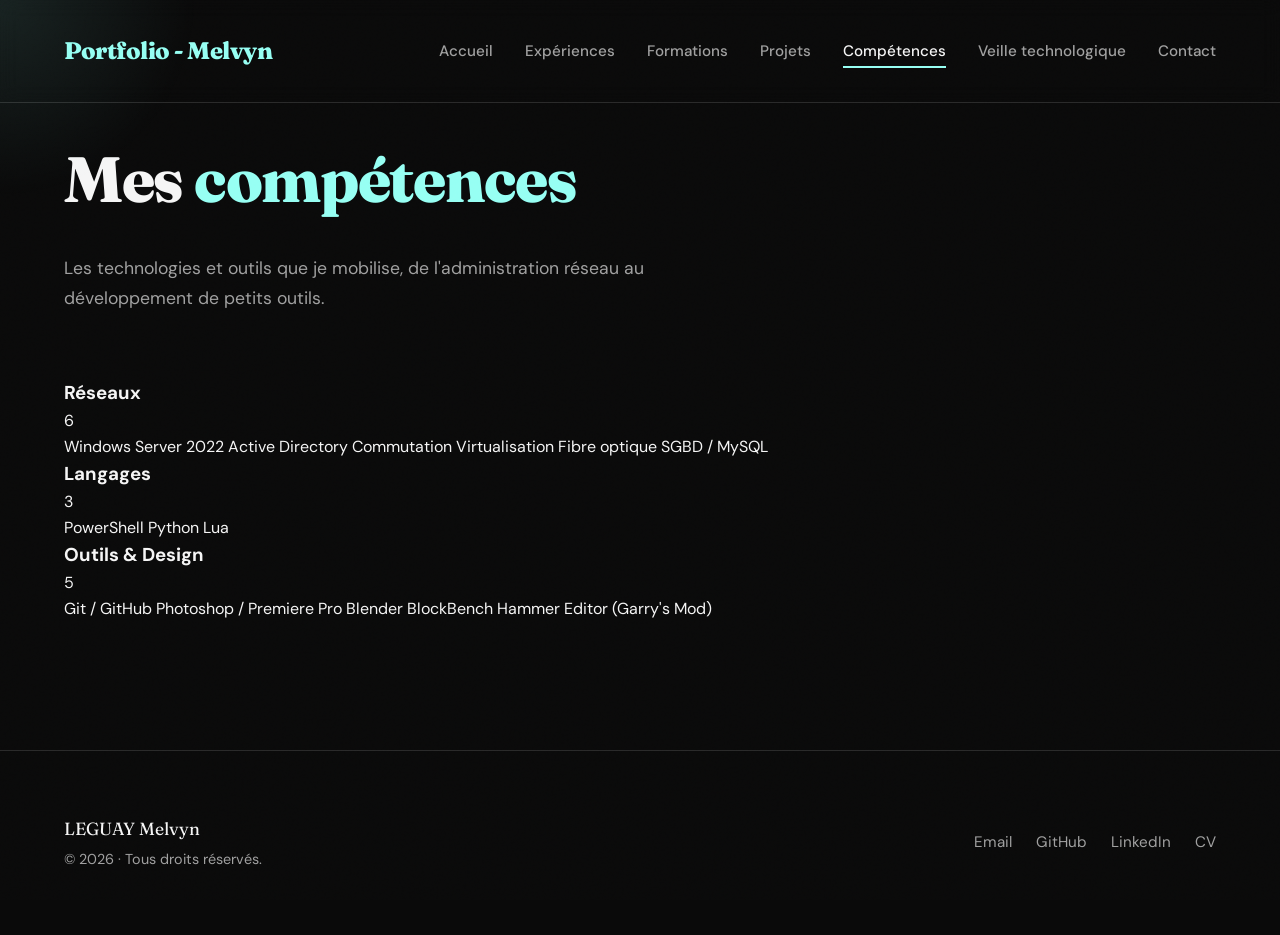
==== competences.html @ fe203d74 "Update competences.html" ====
<!DOCTYPE html>
<html lang="fr">
<head>
    <meta charset="UTF-8">
    <meta name="viewport" content="width=device-width, initial-scale=1.0">
    <title>Compétences - LEGUAY Melvyn</title>
    <meta name="description" content="Portfolio de LEGUAY Melvyn, technicien supérieur en informatique (BTS SIO SISR) - Compétences.">
    <link rel="icon" type="image/svg+xml" href="favicon.svg">
    <link href="https://fonts.googleapis.com/css2?family=Fraunces:opsz,wght@9..144,300;9..144,600;9..144,800&family=DM+Sans:wght@400;500;700&display=swap" rel="stylesheet">
    <link rel="stylesheet" href="style.css">
</head>
<body>
    <div class="cursor-glow"></div>

    <header>
        <div class="logo">Portfolio - Melvyn</div>

        <!-- Menu Burger -->
        <div class="menu-toggle" id="menuToggle">
            <span></span>
            <span></span>
            <span></span>
        </div>

        <nav id="nav">
            <a href="index.html">Accueil</a>
            <a href="experiences.html">Expériences</a>
            <a href="formations.html">Formations</a>
            <a href="projets.html">Projets</a>
            <a href="competences.html" class="active">Compétences</a>
            <a href="veille.html">Veille technologique</a>
            <a href="contact.html">Contact</a>
        </nav>
    </header>

<section id="competences">
    <div class="container">
        <h2 class="section-title">Mes <span class="accent-text">compétences</span></h2>
        <p class="section-intro">Les technologies et outils que je mobilise, de l'administration réseau au développement de petits outils.</p>
        <div class="skills-groups">
            <div class="skill-group">
                <div class="skill-group-header">
                    <h3>Réseaux</h3>
                    <span class="skill-group-count">6</span>
                </div>
                <div class="skill-pills">
                    <span class="skill-pill">Windows Server 2022</span>
                    <span class="skill-pill">Active Directory</span>
                    <span class="skill-pill">Commutation</span>
                    <span class="skill-pill">Virtualisation</span>
                    <span class="skill-pill">Fibre optique</span>
                    <span class="skill-pill">SGBD / MySQL</span>
                </div>
            </div>

            <div class="skill-group">
                <div class="skill-group-header">
                    <h3>Langages</h3>
                    <span class="skill-group-count">3</span>
                </div>
                <div class="skill-pills">
                    <span class="skill-pill">PowerShell</span>
                    <span class="skill-pill">Python</span>
                    <span class="skill-pill">Lua</span>
                </div>
            </div>

            <div class="skill-group">
                <div class="skill-group-header">
                    <h3>Outils & Design</h3>
                    <span class="skill-group-count">5</span>
                </div>
                <div class="skill-pills">
                    <span class="skill-pill">Git / GitHub</span>
                    <span class="skill-pill">Photoshop / Premiere Pro</span>
                    <span class="skill-pill">Blender</span>
                    <span class="skill-pill">BlockBench</span>
                    <span class="skill-pill">Hammer Editor (Garry's Mod)</span>
                </div>
            </div>
        </div>
        </div>
</section>

    <footer>
        <div class="footer-inner">
            <div>
                <div class="footer-brand">LEGUAY Melvyn</div>
                <p class="footer-copy">&copy; 2026 · Tous droits réservés.</p>
            </div>
            <div class="footer-links">
                <a href="mailto:votre@email.com">Email</a>
                <a href="https://github.com/TartiFloux" target="_blank">GitHub</a>
                <a href="https://linkedin.com/in/leguaymelvyn" target="_blank">LinkedIn</a>
                <a href="https://sites.google.com/view/leguaymelvyncv/cv" target="_blank">CV</a>
            </div>
        </div>
    </footer>

    <script src="script.js"></script>
</body>
</html>
---- style.css ----
:root {
            --bg-primary: #0a0a0a;
            --bg-secondary: #1a1a1a;
            --accent: #96fff3;
            --accent-dim: #ffffff;
            --text-primary: #f5f5f5;
            --text-secondary: #a0a0a0;
            --border: #2a2a2a;
        }

        * {
            margin: 0;
            padding: 0;
            box-sizing: border-box;
        }

        body {
            font-family: 'DM Sans', sans-serif;
            background: var(--bg-primary);
            color: var(--text-primary);
            overflow-x: hidden;
            line-height: 1.6;
        }

        /* Grain texture overlay */
        body::before {
            content: '';
            position: fixed;
            top: 0;
            left: 0;
            width: 100%;
            height: 100%;
            opacity: 0.03;
            pointer-events: none;
            background-image: url("data:image/svg+xml,%3Csvg viewBox='0 0 400 400' xmlns='http://www.w3.org/2000/svg'%3E%3Cfilter id='noiseFilter'%3E%3CfeTurbulence type='fractalNoise' baseFrequency='0.9' numOctaves='4' /%3E%3C/filter%3E%3Crect width='100%25' height='100%25' filter='url(%23noiseFilter)' /%3E%3C/svg%3E");
            z-index: 1000;
            mix-blend-mode: overlay;
        }

        .cursor-glow {
            position: fixed;
            width: 400px;
            height: 400px;
            background: radial-gradient(circle, rgba(150, 255, 243, 0.1) 0%, transparent 70%);
            pointer-events: none;
            z-index: 999;
            transition: transform 0.2s ease-out;
            transform: translate(-50%, -50%);
        }

        header {
            position: fixed;
            top: 0;
            width: 100%;
            padding: 2rem 4rem;
            display: flex;
            justify-content: space-between;
            align-items: center;
            z-index: 100;
            backdrop-filter: blur(10px);
            border-bottom: 1px solid var(--border);
            animation: slideDown 0.8s ease-out;
        }

        @keyframes slideDown {
            from {
                transform: translateY(-100%);
                opacity: 0;
            }
            to {
                transform: translateY(0);
                opacity: 1;
            }
        }

        .logo {
            font-family: 'Fraunces', serif;
            font-size: 1.5rem;
            font-weight: 800;
            color: var(--accent);
            letter-spacing: -0.02em;
        }

        /* MENU BURGER RESPONSIVE */
        .menu-toggle {
            display: none;
            flex-direction: column;
            gap: 5px;
            cursor: pointer;
            z-index: 101;
        }

        .menu-toggle span {
            display: block;
            width: 25px;
            height: 3px;
            background: var(--accent);
            transition: all 0.3s ease;
            border-radius: 3px;
        }

        .menu-toggle.active span:nth-child(1) {
            transform: rotate(45deg) translate(8px, 8px);
        }

        .menu-toggle.active span:nth-child(2) {
            opacity: 0;
        }

        .menu-toggle.active span:nth-child(3) {
            transform: rotate(-45deg) translate(7px, -7px);
        }

        nav {
            display: flex;
            gap: 2rem;
        }

        nav a {
            color: var(--text-secondary);
            text-decoration: none;
            font-size: 0.95rem;
            font-weight: 500;
            transition: color 0.3s ease;
            position: relative;
            white-space: nowrap;
        }

        nav a::after {
            content: '';
            position: absolute;
            bottom: -5px;
            left: 0;
            width: 0;
            height: 2px;
            background: var(--accent);
            transition: width 0.3s ease;
        }

        nav a:hover {
            color: var(--text-primary);
        }

        nav a:hover::after {
            width: 100%;
        }

        .hero {
            min-height: 100vh;
            display: flex;
            align-items: center;
            padding: 0 4rem;
            position: relative;
            overflow: hidden;
        }

        .hero-content {
            max-width: 900px;
            z-index: 2;
        }

        .hero h1 {
            font-family: 'Fraunces', serif;
            font-size: clamp(3rem, 8vw, 7rem);
            font-weight: 800;
            line-height: 0.95;
            margin-bottom: 1.5rem;
            letter-spacing: -0.03em;
            animation: fadeInUp 1s ease-out 0.2s both;
        }

        @keyframes fadeInUp {
            from {
                opacity: 0;
                transform: translateY(50px);
            }
            to {
                opacity: 1;
                transform: translateY(0);
            }
        }

        .accent-text {
            color: var(--accent);
        }

        .hero p {
            font-size: 1.25rem;
            color: var(--text-secondary);
            max-width: 600px;
            margin-bottom: 3rem;
            animation: fadeInUp 1s ease-out 0.4s both;
        }

        .cta-button {
            display: inline-block;
            padding: 1rem 2.5rem;
            background: var(--accent);
            color: var(--bg-primary);
            text-decoration: none;
            font-weight: 700;
            border-radius: 50px;
            transition: all 0.3s ease;
            animation: fadeInUp 1s ease-out 0.6s both;
            position: relative;
            overflow: hidden;
        }

        .cta-button::before {
            content: '';
            position: absolute;
            top: 50%;
            left: 50%;
            width: 0;
            height: 0;
            background: var(--accent-dim);
            border-radius: 50%;
            transform: translate(-50%, -50%);
            transition: width 0.5s ease, height 0.5s ease;
        }

        .cta-button:hover::before {
            width: 300px;
            height: 300px;
        }

        .cta-button span {
            position: relative;
            z-index: 1;
        }

        .hero-decoration {
            position: absolute;
            right: -10%;
            top: 50%;
            transform: translateY(-50%);
            width: 600px;
            height: 600px;
            border: 2px solid var(--border);
            border-radius: 50%;
            animation: rotate 30s linear infinite;
        }

        .hero-decoration::before,
        .hero-decoration::after {
            content: '';
            position: absolute;
            border: 2px solid var(--border);
            border-radius: 50%;
        }

        .hero-decoration::before {
            top: 50px;
            left: 50px;
            right: 50px;
            bottom: 50px;
            animation: rotate 20s linear infinite reverse;
        }

        .hero-decoration::after {
            top: 100px;
            left: 100px;
            right: 100px;
            bottom: 100px;
            border-color: var(--accent);
            animation: rotate 15s linear infinite;
        }

        @keyframes rotate {
            from {
                transform: rotate(0deg);
            }
            to {
                transform: rotate(360deg);
            }
        }

        section {
            padding: 8rem 4rem;
            position: relative;
        }

        .section-title {
            font-family: 'Fraunces', serif;
            font-size: clamp(2.5rem, 5vw, 4rem);
            font-weight: 800;
            margin-bottom: 4rem;
            letter-spacing: -0.02em;
        }

        /* SECTION EXPÉRIENCES PROFESSIONNELLES */
        .experiences-grid {
            display: grid;
            grid-template-columns: repeat(auto-fit, minmax(400px, 1fr));
            gap: 3rem;
        }

        .experience-card {
            background: var(--bg-secondary);
            border: 1px solid var(--border);
            border-radius: 20px;
            padding: 2.5rem;
            transition: all 0.4s ease;
            position: relative;
            overflow: hidden;
        }

        .experience-card::before {
            content: '';
            position: absolute;
            top: 0;
            left: 0;
            width: 5px;
            height: 100%;
            background: var(--accent);
            transform: scaleY(0);
            transition: transform 0.4s ease;
        }

        .experience-card:hover::before {
            transform: scaleY(1);
        }

        .experience-card:hover {
            border-color: var(--accent);
            transform: translateX(10px);
            box-shadow: 0 20px 60px rgba(150, 255, 243, 0.15);
        }

        .experience-header {
            display: flex;
            justify-content: space-between;
            align-items: start;
            margin-bottom: 1.5rem;
            gap: 1rem;
        }

        .experience-date {
            background: var(--accent);
            color: var(--bg-primary);
            padding: 0.4rem 1rem;
            border-radius: 20px;
            font-size: 0.85rem;
            font-weight: 700;
            white-space: nowrap;
        }

        .experience-card h3 {
            font-family: 'Fraunces', serif;
            font-size: 1.6rem;
            margin-bottom: 0.5rem;
            color: var(--accent);
        }

        .experience-company {
            font-size: 1.1rem;
            color: var(--text-primary);
            margin-bottom: 1rem;
            font-weight: 600;
        }

        .experience-description {
            color: var(--text-secondary);
            line-height: 1.8;
            margin-bottom: 1.5rem;
        }

        .experience-tasks {
            list-style: none;
            margin-top: 1rem;
        }

        .experience-tasks li {
            color: var(--text-secondary);
            padding: 0.5rem 0;
            padding-left: 1.5rem;
            position: relative;
        }

        .experience-tasks li::before {
            content: '▹';
            position: absolute;
            left: 0;
            color: var(--accent);
            font-size: 1.2rem;
        }

        /* PROJETS EN LIGNE */
        .projects-grid {
            display: flex;
            gap: 2rem;
            overflow-x: auto;
            padding-bottom: 2rem;
            scroll-snap-type: x mandatory;
        }

        .projects-grid::-webkit-scrollbar {
            height: 8px;
        }

        .projects-grid::-webkit-scrollbar-track {
            background: var(--bg-secondary);
            border-radius: 10px;
        }

        .projects-grid::-webkit-scrollbar-thumb {
            background: var(--accent);
            border-radius: 10px;
        }

        .projects-grid::-webkit-scrollbar-thumb:hover {
            background: var(--text-primary);
        }

        .project-card {
            min-width: 400px;
            flex-shrink: 0;
            scroll-snap-align: start;
            background: var(--bg-secondary);
            border: 1px solid var(--border);
            border-radius: 20px;
            overflow: hidden;
            transition: all 0.4s ease;
            cursor: pointer;
        }

        .project-card:hover {
            transform: translateY(-10px);
            border-color: var(--accent);
            box-shadow: 0 20px 60px rgba(150, 255, 243, 0.1);
        }

        .project-image {
            width: 100%;
            height: 250px;
            background: linear-gradient(135deg, var(--bg-primary) 0%, var(--border) 100%);
            position: relative;
            overflow: hidden;
            background-size: cover;
            background-position: center;
        }

        .project-content {
            padding: 2rem;
        }

        .project-content h3 {
            font-family: 'Fraunces', serif;
            font-size: 1.5rem;
            margin-bottom: 0.5rem;
            font-weight: 600;
        }

        .project-content p {
            color: var(--text-secondary);
            margin-bottom: 1.5rem;
        }

        .project-tags {
            display: flex;
            flex-wrap: wrap;
            gap: 0.5rem;
        }

        .tag {
            padding: 0.4rem 1rem;
            background: var(--bg-primary);
            border: 1px solid var(--border);
            border-radius: 20px;
            font-size: 0.85rem;
            color: var(--text-secondary);
        }

        .skills-container {
            display: grid;
            grid-template-columns: repeat(auto-fit, minmax(250px, 1fr));
            gap: 2rem;
        }

        .skill-category {
            padding: 2rem;
            background: var(--bg-secondary);
            border: 1px solid var(--border);
            border-radius: 15px;
            transition: all 0.3s ease;
        }

        .skill-category:hover {
            border-color: var(--accent);
            transform: scale(1.02);
        }

        .skill-category h3 {
            font-family: 'Fraunces', serif;
            font-size: 1.3rem;
            margin-bottom: 1rem;
            color: var(--accent);
        }

        .skill-category ul {
            list-style: none;
        }

        .skill-category li {
            padding: 0.5rem 0;
            color: var(--text-secondary);
            border-bottom: 1px solid var(--border);
        }

        .skill-category li:last-child {
            border-bottom: none;
        }

        /* SECTION FORMATIONS */
        .formations-timeline {
            position: relative;
            max-width: 1200px;
            margin: 0 auto;
        }

        .formations-timeline::before {
            content: '';
            position: absolute;
            left: 50%;
            top: 0;
            bottom: 0;
            width: 3px;
            background: linear-gradient(180deg, var(--accent) 0%, var(--border) 100%);
            transform: translateX(-50%);
        }

        .formation-item {
            position: relative;
            margin-bottom: 4rem;
            display: flex;
            align-items: center;
        }

        .formation-item:nth-child(odd) {
            flex-direction: row;
        }

        .formation-item:nth-child(even) {
            flex-direction: row-reverse;
        }

        .formation-content {
            width: calc(50% - 3rem);
            background: var(--bg-secondary);
            border: 1px solid var(--border);
            border-radius: 20px;
            padding: 2.5rem;
            transition: all 0.4s ease;
            position: relative;
        }

        .formation-content:hover {
            border-color: var(--accent);
            transform: scale(1.03);
            box-shadow: 0 20px 60px rgba(255, 150, 150, 0.15);
        }

        .formation-item:nth-child(odd) .formation-content::after {
            content: '';
            position: absolute;
            right: -20px;
            top: 50%;
            transform: translateY(-50%);
            width: 0;
            height: 0;
            border-top: 15px solid transparent;
            border-bottom: 15px solid transparent;
            border-left: 20px solid var(--border);
            transition: border-left-color 0.4s ease;
        }

        .formation-item:nth-child(odd) .formation-content:hover::after {
            border-left-color: var(--accent);
        }

        .formation-item:nth-child(even) .formation-content::after {
            content: '';
            position: absolute;
            left: -20px;
            top: 50%;
            transform: translateY(-50%);
            width: 0;
            height: 0;
            border-top: 15px solid transparent;
            border-bottom: 15px solid transparent;
            border-right: 20px solid var(--border);
            transition: border-right-color 0.4s ease;
        }

        .formation-item:nth-child(even) .formation-content:hover::after {
            border-right-color: var(--accent);
        }

        .formation-date {
            position: absolute;
            left: 50%;
            transform: translateX(-50%);
            background: var(--accent);
            color: var(--bg-primary);
            padding: 0.5rem 1.5rem;
            border-radius: 50px;
            font-weight: 700;
            font-size: 0.9rem;
            white-space: nowrap;
            box-shadow: 0 5px 20px rgba(234, 150, 255, 0.3);
            z-index: 10;
        }

        .formation-icon {
            position: absolute;
            left: 50%;
            top: 50%;
            transform: translate(-50%, -50%);
            width: 50px;
            height: 50px;
            background: var(--bg-primary);
            border: 3px solid var(--accent);
            border-radius: 50%;
            display: flex;
            align-items: center;
            justify-content: center;
            font-size: 1.5rem;
            z-index: 5;
        }

        .formation-school {
            font-family: 'Fraunces', serif;
            font-size: 1.6rem;
            margin-bottom: 0.5rem;
            color: var(--accent);
            font-weight: 600;
        }

        .formation-degree {
            font-size: 1.2rem;
            margin-bottom: 1rem;
            color: var(--text-primary);
            font-weight: 500;
        }

        .formation-description {
            color: var(--text-secondary);
            line-height: 1.8;
        }

        .formation-highlights {
            margin-top: 1.5rem;
            padding-top: 1.5rem;
            border-top: 1px solid var(--border);
        }

        .formation-highlights h4 {
            color: var(--accent);
            font-size: 0.9rem;
            margin-bottom: 0.8rem;
            text-transform: uppercase;
            letter-spacing: 1px;
        }

        .formation-highlights ul {
            list-style: none;
            display: flex;
            flex-wrap: wrap;
            gap: 0.5rem;
        }

        .formation-highlights li {
            padding: 0.4rem 1rem;
            background: var(--bg-primary);
            border: 1px solid var(--border);
            border-radius: 15px;
            font-size: 0.85rem;
            color: var(--text-secondary);
        }

        /* SECTION VEILLE TECHNOLOGIQUE */
        .veille-intro {
            max-width: 800px;
            margin: 0 auto 4rem;
            text-align: center;
        }

        .veille-intro p {
            color: var(--text-secondary);
            font-size: 1.1rem;
            line-height: 1.8;
        }

        .veille-categories {
            display: grid;
            grid-template-columns: repeat(auto-fit, minmax(300px, 1fr));
            gap: 2rem;
            margin-bottom: 4rem;
        }

        .veille-category-card {
            background: var(--bg-secondary);
            border: 2px solid var(--border);
            border-radius: 20px;
            padding: 2rem;
            transition: all 0.4s ease;
            cursor: pointer;
            position: relative;
            overflow: hidden;
        }

        .veille-category-card::before {
            content: '';
            position: absolute;
            top: 0;
            left: 0;
            width: 100%;
            height: 5px;
            background: var(--accent);
            transform: scaleX(0);
            transition: transform 0.4s ease;
        }

        .veille-category-card:hover::before {
            transform: scaleX(1);
        }

        .veille-category-card:hover {
            border-color: var(--accent);
            transform: translateY(-5px);
            box-shadow: 0 20px 60px rgba(150, 255, 243, 0.15);
        }

        .veille-category-icon {
            font-size: 3rem;
            margin-bottom: 1rem;
            display: block;
        }

        .veille-category-card h3 {
            font-family: 'Fraunces', serif;
            font-size: 1.5rem;
            margin-bottom: 0.8rem;
            color: var(--accent);
        }

        .veille-category-card p {
            color: var(--text-secondary);
            line-height: 1.6;
        }

        .veille-articles {
            display: grid;
            grid-template-columns: repeat(auto-fit, minmax(350px, 1fr));
            gap: 2.5rem;
        }

        .veille-article {
            background: var(--bg-secondary);
            border: 1px solid var(--border);
            border-radius: 20px;
            overflow: hidden;
            transition: all 0.4s ease;
        }

        .veille-article:hover {
            transform: translateY(-10px);
            border-color: var(--accent);
            box-shadow: 0 20px 60px rgba(150, 255, 243, 0.15);
        }

        .veille-article-header {
            padding: 1.5rem;
            background: linear-gradient(135deg, var(--bg-primary) 0%, var(--bg-secondary) 100%);
            border-bottom: 1px solid var(--border);
        }

        .veille-article-date {
            color: var(--accent);
            font-size: 0.85rem;
            font-weight: 600;
            margin-bottom: 0.5rem;
            display: flex;
            align-items: center;
            gap: 0.5rem;
        }

        .veille-article-date::before {
            content: '📅';
            font-size: 1rem;
        }

        .veille-article h3 {
            font-family: 'Fraunces', serif;
            font-size: 1.4rem;
            color: var(--text-primary);
            margin-bottom: 0.5rem;
            line-height: 1.3;
        }

        .veille-article-category {
            display: inline-block;
            padding: 0.3rem 1rem;
            background: var(--accent);
            color: var(--bg-primary);
            border-radius: 15px;
            font-size: 0.75rem;
            font-weight: 700;
            text-transform: uppercase;
            letter-spacing: 0.5px;
        }

        .veille-article-content {
            padding: 1.5rem;
        }

        .veille-article-content p {
            color: var(--text-secondary);
            line-height: 1.8;
            margin-bottom: 1.5rem;
        }

        .veille-article-link {
            display: inline-flex;
            align-items: center;
            gap: 0.5rem;
            color: var(--accent);
            text-decoration: none;
            font-weight: 600;
            transition: all 0.3s ease;
        }

        .veille-article-link:hover {
            gap: 1rem;
            color: var(--text-primary);
        }

        .veille-article-link::after {
            content: '→';
            font-size: 1.2rem;
        }

        .veille-sources {
            margin-top: 5rem;
            padding: 3rem;
            background: var(--bg-secondary);
            border: 1px solid var(--border);
            border-radius: 20px;
        }

        .veille-sources h3 {
            font-family: 'Fraunces', serif;
            font-size: 1.8rem;
            margin-bottom: 2rem;
            color: var(--accent);
            text-align: center;
        }

        .sources-grid {
            display: grid;
            grid-template-columns: repeat(auto-fit, minmax(200px, 1fr));
            gap: 1.5rem;
        }

        .source-item {
            padding: 1rem;
            background: var(--bg-primary);
            border: 1px solid var(--border);
            border-radius: 12px;
            text-align: center;
            transition: all 0.3s ease;
        }

        .source-item:hover {
            border-color: var(--accent);
            transform: scale(1.05);
        }

        .source-item a {
            color: var(--text-primary);
            text-decoration: none;
            font-weight: 500;
        }

        .source-item:hover a {
            color: var(--accent);
        }

        .contact {
            background: var(--bg-secondary);
            border-radius: 30px;
            padding: 4rem;
            text-align: center;
            border: 1px solid var(--border);
            max-width: 800px;
            margin: 0 auto;
        }

        .contact h2 {
            font-family: 'Fraunces', serif;
            font-size: clamp(2rem, 4vw, 3rem);
            margin-bottom: 1rem;
        }

        .contact p {
            color: var(--text-secondary);
            margin-bottom: 2rem;
            font-size: 1.1rem;
        }

        .contact-links {
            display: flex;
            justify-content: center;
            gap: 2rem;
            flex-wrap: wrap;
        }

        .contact-link {
            display: inline-flex;
            align-items: center;
            gap: 0.5rem;
            padding: 1rem 2rem;
            background: var(--bg-primary);
            border: 1px solid var(--border);
            border-radius: 50px;
            color: var(--text-primary);
            text-decoration: none;
            transition: all 0.3s ease;
        }

        .contact-link:hover {
            background: var(--accent);
            color: var(--bg-primary);
            border-color: var(--accent);
            transform: translateY(-3px);
        }

        footer {
            padding: 3rem 4rem;
            text-align: center;
            border-top: 1px solid var(--border);
            color: var(--text-secondary);
        }

        /* RESPONSIVE MOBILE */
        @media (max-width: 968px) {
            .menu-toggle {
                display: flex;
            }

            nav {
                position: fixed;
                top: 0;
                right: -100%;
                width: 300px;
                height: 100vh;
                background: var(--bg-primary);
                border-left: 1px solid var(--border);
                flex-direction: column;
                padding: 6rem 2rem 2rem;
                gap: 1.5rem;
                transition: right 0.3s ease;
                overflow-y: auto;
            }

            nav.active {
                right: 0;
            }

            nav a {
                font-size: 1.1rem;
                padding: 1rem 0;
                border-bottom: 1px solid var(--border);
            }

            .formations-timeline::before {
                left: 30px;
            }

            .formation-item,
            .formation-item:nth-child(odd),
            .formation-item:nth-child(even) {
                flex-direction: row !important;
            }

            .formation-content {
                width: calc(100% - 6rem);
                margin-left: 4rem;
            }

            .formation-date {
                left: 30px;
                transform: translateX(0);
                top: -40px;
            }

            .formation-icon {
                left: 30px;
                transform: translate(-50%, 0);
            }

            .formation-item:nth-child(odd) .formation-content::after,
            .formation-item:nth-child(even) .formation-content::after {
                display: none;
            }

            .experiences-grid {
                grid-template-columns: 1fr;
            }
        }

        @media (max-width: 768px) {
            header,
            section,
            footer {
                padding-left: 2rem;
                padding-right: 2rem;
            }

            .hero {
                padding: 0 2rem;
            }

            .projects-grid {
                gap: 1.5rem;
            }

            .project-card {
                min-width: 300px;
            }

            .hero-decoration {
                width: 400px;
                height: 400px;
            }

            .formations-timeline::before {
                left: 20px;
            }

            .formation-content {
                width: calc(100% - 4rem);
                margin-left: 3rem;
                padding: 1.5rem;
            }

            .formation-date {
                left: 20px;
                font-size: 0.8rem;
                padding: 0.4rem 1rem;
            }

            .formation-icon {
                left: 20px;
                width: 40px;
                height: 40px;
                font-size: 1.2rem;
            }
        }

        .scroll-indicator {
            position: absolute;
            bottom: 3rem;
            left: 50%;
            transform: translateX(-50%);
            animation: bounce 2s infinite;
        }

        @keyframes bounce {
            0%, 20%, 50%, 80%, 100% {
                transform: translateX(-50%) translateY(0);
            }
            40% {
                transform: translateX(-50%) translateY(-20px);
            }
            60% {
                transform: translateX(-50%) translateY(-10px);
            }
        }

        .scroll-indicator::before {
            content: '↓';
            font-size: 2rem;
            color: var(--accent);
        }

/* ÉTAT ACTIF DU MENU (page courante) */
nav a.active {
    color: var(--text-primary);
}

nav a.active::after {
    width: 100%;
}

/* ACCESSIBILITÉ : focus clavier visible */
a:focus-visible,
button:focus-visible,
.menu-toggle:focus-visible {
    outline: 2px solid var(--accent);
    outline-offset: 4px;
    border-radius: 4px;
}

/* Respect de la préférence "mouvement réduit" */
@media (prefers-reduced-motion: reduce) {
    *,
    *::before,
    *::after {
        animation-duration: 0.01ms !important;
        animation-iteration-count: 1 !important;
        transition-duration: 0.01ms !important;
        scroll-behavior: auto !important;
    }
}

/* Largeur de lecture confortable sur grands écrans (hero exclu : mise en page dédiée) */
.container {
    max-width: 1400px;
    margin-left: auto;
    margin-right: auto;
}

/* Phrase d'introduction sous le titre de section */
.section-intro {
    color: var(--text-secondary);
    font-size: 1.1rem;
    max-width: 640px;
    margin-bottom: 4rem;
    line-height: 1.7;
}

.section-title + .section-intro {
    margin-top: -2.5rem;
}

/* HERO — rôle, faits clés et double appel à l'action */
.hero-role {
    animation: fadeInUp 1s ease-out 0.4s both;
}

.hero-meta {
    display: flex;
    flex-wrap: wrap;
    gap: 2.5rem;
    margin: 2.5rem 0;
    padding: 2rem 0;
    border-top: 1px solid var(--border);
    border-bottom: 1px solid var(--border);
    animation: fadeInUp 1s ease-out 0.5s both;
}

.hero-meta-item {
    display: flex;
    flex-direction: column;
    gap: 0.35rem;
}

.hero-meta-label {
    font-size: 0.8rem;
    color: var(--text-secondary);
}

.hero-meta-value {
    font-family: 'Fraunces', serif;
    font-size: 1.05rem;
    color: var(--text-primary);
}

.hero-actions {
    display: flex;
    flex-wrap: wrap;
    gap: 1.25rem;
    animation: fadeInUp 1s ease-out 0.6s both;
}

.cta-button-ghost {
    background: transparent;
    color: var(--text-primary);
    border: 1px solid var(--border);
}

.cta-button-ghost::before {
    background: var(--accent);
    opacity: 0.15;
}

.cta-button-ghost:hover {
    border-color: var(--accent);
}

/* NAVIGATION PRÉCÉDENT / SUIVANT (bas de page) */
.page-nav {
    display: flex;
    justify-content: space-between;
    gap: 2rem;
    padding: 3rem 4rem 0;
    max-width: 1400px;
    margin: 0 auto;
}

.page-nav-link {
    display: flex;
    flex-direction: column;
    gap: 0.4rem;
    text-decoration: none;
    padding: 1.5rem 2rem;
    border: 1px solid var(--border);
    border-radius: 16px;
    transition: all 0.3s ease;
    flex: 1;
    max-width: 320px;
}

.page-nav-link:hover {
    border-color: var(--accent);
    transform: translateY(-3px);
}

.page-nav-link.next {
    text-align: right;
    margin-left: auto;
}

.page-nav-label {
    font-size: 0.8rem;
    color: var(--text-secondary);
}

.page-nav-title {
    font-family: 'Fraunces', serif;
    font-size: 1.2rem;
    color: var(--accent);
}

/* FOOTER enrichi avec liens rapides */
footer {
    padding: 4rem;
    border-top: 1px solid var(--border);
}

.footer-inner {
    max-width: 1400px;
    margin: 0 auto;
    display: flex;
    flex-wrap: wrap;
    justify-content: space-between;
    align-items: center;
    gap: 2rem;
    text-align: left;
}

.footer-brand {
    font-family: 'Fraunces', serif;
    color: var(--text-primary);
    font-size: 1.1rem;
}

.footer-copy {
    color: var(--text-secondary);
    font-size: 0.9rem;
    margin-top: 0.3rem;
}

.footer-links {
    display: flex;
    gap: 1.5rem;
    flex-wrap: wrap;
}

.footer-links a {
    color: var(--text-secondary);
    text-decoration: none;
    font-size: 0.95rem;
    transition: color 0.3s ease;
}

.footer-links a:hover {
    color: var(--accent);
}

@media (max-width: 768px) {
    .footer-inner {
        flex-direction: column;
        align-items: flex-start;
        text-align: left;
    }

    .page-nav {
        flex-direction: column;
        padding: 2rem 2rem 0;
    }

    .page-nav-link,
    .page-nav-link.next {
        max-width: none;
        margin-left: 0;
        text-align: left;
    }

    .section-intro {
        margin-top: -1.5rem;
    }
}
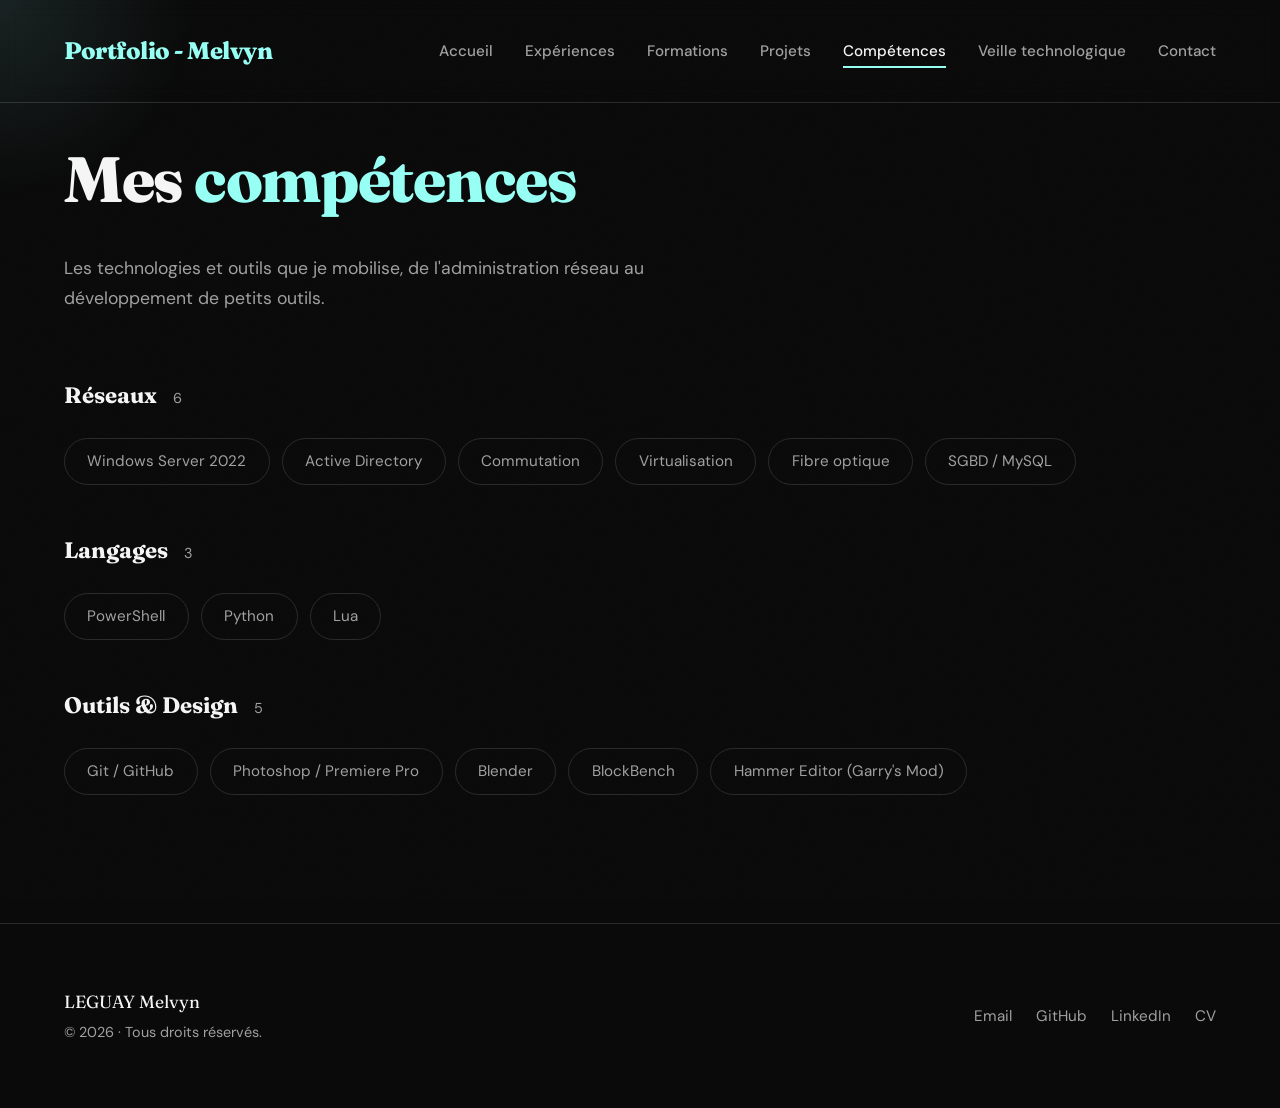
==== commit 9f345e3e: "Update competences.html" ====
--- a/competences.html
+++ b/competences.html
@@ -92,7 +92,7 @@
                 <a href="mailto:votre@email.com">Email</a>
                 <a href="https://github.com/TartiFloux" target="_blank">GitHub</a>
                 <a href="https://linkedin.com/in/leguaymelvyn" target="_blank">LinkedIn</a>
-                <a href="https://sites.google.com/view/leguaymelvyncv/cv" target="_blank">CV</a>
+                <a href="https://drive.google.com/file/d/1U8oiVSxj1oqTdxWoufsMnDy12orH7d-z/view" target="_blank" class="cv-link">CV</a>
             </div>
         </div>
     </footer>
--- a/style.css
+++ b/style.css
@@ -288,101 +288,160 @@
             letter-spacing: -0.02em;
         }
 
-        /* SECTION EXPÉRIENCES PROFESSIONNELLES */
-        .experiences-grid {
-            display: grid;
-            grid-template-columns: repeat(auto-fit, minmax(400px, 1fr));
-            gap: 3rem;
-        }
-
-        .experience-card {
+        /* SECTION EXPÉRIENCES PROFESSIONNELLES — frise chronologique */
+        .experiences-timeline {
+            position: relative;
+            max-width: 1200px;
+            margin: 0 auto;
+        }
+
+        .experiences-timeline::before {
+            content: '';
+            position: absolute;
+            left: 50%;
+            top: 0;
+            bottom: 0;
+            width: 3px;
+            background: linear-gradient(180deg, var(--accent) 0%, var(--border) 100%);
+            transform: translateX(-50%);
+        }
+
+        .experience-item {
+            position: relative;
+            margin-bottom: 4rem;
+            display: flex;
+            align-items: center;
+        }
+
+        .experience-item:nth-child(odd) {
+            flex-direction: row;
+        }
+
+        .experience-item:nth-child(even) {
+            flex-direction: row-reverse;
+        }
+
+        .experience-content {
+            width: calc(50% - 3rem);
             background: var(--bg-secondary);
             border: 1px solid var(--border);
             border-radius: 20px;
             padding: 2.5rem;
             transition: all 0.4s ease;
             position: relative;
-            overflow: hidden;
-        }
-
-        .experience-card::before {
+        }
+
+        .experience-content:hover {
+            border-color: var(--accent);
+            transform: scale(1.03);
+            box-shadow: 0 20px 60px rgba(150, 255, 243, 0.15);
+        }
+
+        .experience-item:nth-child(odd) .experience-content::after {
             content: '';
             position: absolute;
-            top: 0;
-            left: 0;
-            width: 5px;
-            height: 100%;
-            background: var(--accent);
-            transform: scaleY(0);
-            transition: transform 0.4s ease;
-        }
-
-        .experience-card:hover::before {
-            transform: scaleY(1);
-        }
-
-        .experience-card:hover {
-            border-color: var(--accent);
-            transform: translateX(10px);
-            box-shadow: 0 20px 60px rgba(150, 255, 243, 0.15);
-        }
-
-        .experience-header {
-            display: flex;
-            justify-content: space-between;
-            align-items: start;
-            margin-bottom: 1.5rem;
-            gap: 1rem;
+            right: -20px;
+            top: 50%;
+            transform: translateY(-50%);
+            width: 0;
+            height: 0;
+            border-top: 15px solid transparent;
+            border-bottom: 15px solid transparent;
+            border-left: 20px solid var(--border);
+            transition: border-left-color 0.4s ease;
+        }
+
+        .experience-item:nth-child(odd) .experience-content:hover::after {
+            border-left-color: var(--accent);
+        }
+
+        .experience-item:nth-child(even) .experience-content::after {
+            content: '';
+            position: absolute;
+            left: -20px;
+            top: 50%;
+            transform: translateY(-50%);
+            width: 0;
+            height: 0;
+            border-top: 15px solid transparent;
+            border-bottom: 15px solid transparent;
+            border-right: 20px solid var(--border);
+            transition: border-right-color 0.4s ease;
+        }
+
+        .experience-item:nth-child(even) .experience-content:hover::after {
+            border-right-color: var(--accent);
         }
 
         .experience-date {
+            position: absolute;
+            left: 50%;
+            transform: translateX(-50%);
             background: var(--accent);
             color: var(--bg-primary);
-            padding: 0.4rem 1rem;
-            border-radius: 20px;
-            font-size: 0.85rem;
+            padding: 0.5rem 1.5rem;
+            border-radius: 50px;
             font-weight: 700;
+            font-size: 0.9rem;
             white-space: nowrap;
-        }
-
-        .experience-card h3 {
+            box-shadow: 0 5px 20px rgba(234, 150, 255, 0.3);
+            z-index: 10;
+        }
+
+        .experience-icon {
+            position: absolute;
+            left: 50%;
+            top: 50%;
+            transform: translate(-50%, -50%);
+            width: 50px;
+            height: 50px;
+            background: var(--bg-primary);
+            border: 3px solid var(--accent);
+            border-radius: 50%;
+            display: flex;
+            align-items: center;
+            justify-content: center;
+            font-size: 1.5rem;
+            z-index: 5;
+        }
+
+        .experience-title {
             font-family: 'Fraunces', serif;
             font-size: 1.6rem;
-            margin-bottom: 0.5rem;
-            color: var(--accent);
+            margin-bottom: 0.3rem;
+            color: var(--text-primary);
+            font-weight: 600;
         }
 
         .experience-company {
             font-size: 1.1rem;
-            color: var(--text-primary);
             margin-bottom: 1rem;
-            font-weight: 600;
+            color: var(--accent);
+            font-weight: 500;
         }
 
         .experience-description {
             color: var(--text-secondary);
             line-height: 1.8;
-            margin-bottom: 1.5rem;
         }
 
         .experience-tasks {
+            margin-top: 1.5rem;
+            padding-top: 1.5rem;
+            border-top: 1px solid var(--border);
             list-style: none;
-            margin-top: 1rem;
+            display: flex;
+            flex-wrap: wrap;
+            gap: 0.6rem;
         }
 
         .experience-tasks li {
-            color: var(--text-secondary);
-            padding: 0.5rem 0;
-            padding-left: 1.5rem;
-            position: relative;
-        }
-
-        .experience-tasks li::before {
-            content: '▹';
-            position: absolute;
-            left: 0;
-            color: var(--accent);
-            font-size: 1.2rem;
+            padding: 0.4rem 1rem;
+            background: var(--bg-primary);
+            border: 1px solid var(--border);
+            border-radius: 15px;
+            font-size: 0.85rem;
+            color: var(--text-secondary);
         }
 
         /* PROJETS EN LIGNE */
@@ -393,6 +452,7 @@
             padding-bottom: 2rem;
             scroll-snap-type: x mandatory;
         }
+
 
         .projects-grid::-webkit-scrollbar {
             height: 8px;
@@ -471,44 +531,50 @@
             color: var(--text-secondary);
         }
 
-        .skills-container {
-            display: grid;
-            grid-template-columns: repeat(auto-fit, minmax(250px, 1fr));
-            gap: 2rem;
-        }
-
-        .skill-category {
-            padding: 2rem;
-            background: var(--bg-secondary);
+        .skills-groups {
+            display: flex;
+            flex-direction: column;
+            gap: 3rem;
+        }
+
+        .skill-group-header {
+            display: flex;
+            align-items: baseline;
+            gap: 1rem;
+            margin-bottom: 1.5rem;
+        }
+
+        .skill-group-header h3 {
+            font-family: 'Fraunces', serif;
+            font-size: 1.4rem;
+            color: var(--text-primary);
+        }
+
+        .skill-group-count {
+            color: var(--text-secondary);
+            font-size: 0.9rem;
+        }
+
+        .skill-pills {
+            display: flex;
+            flex-wrap: wrap;
+            gap: 0.75rem;
+        }
+
+        .skill-pill {
+            padding: 0.65rem 1.4rem;
             border: 1px solid var(--border);
-            border-radius: 15px;
+            border-radius: 50px;
+            color: var(--text-secondary);
+            font-size: 0.95rem;
             transition: all 0.3s ease;
         }
 
-        .skill-category:hover {
+        .skill-pill:hover {
             border-color: var(--accent);
-            transform: scale(1.02);
-        }
-
-        .skill-category h3 {
-            font-family: 'Fraunces', serif;
-            font-size: 1.3rem;
-            margin-bottom: 1rem;
-            color: var(--accent);
-        }
-
-        .skill-category ul {
-            list-style: none;
-        }
-
-        .skill-category li {
-            padding: 0.5rem 0;
-            color: var(--text-secondary);
-            border-bottom: 1px solid var(--border);
-        }
-
-        .skill-category li:last-child {
-            border-bottom: none;
+            color: var(--text-primary);
+            background: rgba(150, 255, 243, 0.06);
+            transform: translateY(-3px);
         }
 
         /* SECTION FORMATIONS */
@@ -749,6 +815,140 @@
             line-height: 1.6;
         }
 
+        .veille-category-card.active {
+            border-color: var(--accent);
+            box-shadow: 0 20px 60px rgba(150, 255, 243, 0.2);
+        }
+
+        .veille-category-card.active::before {
+            transform: scaleX(1);
+        }
+
+        /* Module "Actualité en direct" (flux RSS) */
+        .veille-live {
+            margin-bottom: 4rem;
+            padding: 3rem;
+            background: var(--bg-secondary);
+            border: 1px solid var(--border);
+            border-radius: 20px;
+        }
+
+        .veille-live-header {
+            display: flex;
+            justify-content: space-between;
+            align-items: flex-start;
+            flex-wrap: wrap;
+            gap: 1.5rem;
+            margin-bottom: 2rem;
+            padding-bottom: 1.5rem;
+            border-bottom: 1px solid var(--border);
+        }
+
+        .veille-live-header h3 {
+            font-family: 'Fraunces', serif;
+            font-size: 1.8rem;
+            color: var(--text-primary);
+        }
+
+        .veille-live-subtitle {
+            color: var(--text-secondary);
+            margin-top: 0.4rem;
+            font-size: 0.95rem;
+        }
+
+        .veille-live-controls {
+            display: flex;
+            align-items: center;
+            gap: 1rem;
+            flex-wrap: wrap;
+        }
+
+        .veille-live-updated {
+            font-size: 0.8rem;
+            color: var(--text-secondary);
+        }
+
+        .veille-live-refresh {
+            background: var(--accent);
+            color: var(--bg-primary);
+            border: none;
+            padding: 0.6rem 1.3rem;
+            border-radius: 50px;
+            font-weight: 700;
+            font-size: 0.85rem;
+            cursor: pointer;
+            transition: all 0.3s ease;
+            font-family: inherit;
+        }
+
+        .veille-live-refresh:hover {
+            transform: translateY(-2px);
+            box-shadow: 0 10px 25px rgba(150, 255, 243, 0.3);
+        }
+
+        .veille-live-refresh:disabled {
+            opacity: 0.5;
+            cursor: not-allowed;
+            transform: none;
+        }
+
+        .veille-live-list {
+            display: flex;
+            flex-direction: column;
+            gap: 1.25rem;
+        }
+
+        .veille-live-empty,
+        .veille-live-error,
+        .veille-live-loading {
+            color: var(--text-secondary);
+            text-align: center;
+            padding: 2rem 0;
+        }
+
+        .veille-live-error {
+            color: #ff9696;
+        }
+
+        .veille-live-item {
+            display: block;
+            padding: 1.25rem 1.5rem;
+            background: var(--bg-primary);
+            border: 1px solid var(--border);
+            border-radius: 14px;
+            text-decoration: none;
+            transition: all 0.3s ease;
+        }
+
+        .veille-live-item:hover {
+            border-color: var(--accent);
+            transform: translateX(6px);
+        }
+
+        .veille-live-item-date {
+            display: block;
+            font-size: 0.8rem;
+            color: var(--accent);
+            font-weight: 600;
+            margin-bottom: 0.4rem;
+        }
+
+        .veille-live-item-title {
+            display: block;
+            font-family: 'Fraunces', serif;
+            font-size: 1.15rem;
+            color: var(--text-primary);
+            margin-bottom: 0.3rem;
+            line-height: 1.4;
+        }
+
+        .veille-live-item-desc {
+            display: block;
+            font-size: 0.9rem;
+            color: var(--text-secondary);
+            line-height: 1.6;
+        }
+
         .veille-articles {
             display: grid;
             grid-template-columns: repeat(auto-fit, minmax(350px, 1fr));
@@ -1004,8 +1204,35 @@
                 display: none;
             }
 
-            .experiences-grid {
-                grid-template-columns: 1fr;
+            .experiences-timeline::before {
+                left: 30px;
+            }
+
+            .experience-item,
+            .experience-item:nth-child(odd),
+            .experience-item:nth-child(even) {
+                flex-direction: row !important;
+            }
+
+            .experience-content {
+                width: calc(100% - 6rem);
+                margin-left: 4rem;
+            }
+
+            .experience-date {
+                left: 30px;
+                transform: translateX(0);
+                top: -40px;
+            }
+
+            .experience-icon {
+                left: 30px;
+                transform: translate(-50%, 0);
+            }
+
+            .experience-item:nth-child(odd) .experience-content::after,
+            .experience-item:nth-child(even) .experience-content::after {
+                display: none;
             }
         }
 
@@ -1056,32 +1283,6 @@
                 height: 40px;
                 font-size: 1.2rem;
             }
-        }
-
-        .scroll-indicator {
-            position: absolute;
-            bottom: 3rem;
-            left: 50%;
-            transform: translateX(-50%);
-            animation: bounce 2s infinite;
-        }
-
-        @keyframes bounce {
-            0%, 20%, 50%, 80%, 100% {
-                transform: translateX(-50%) translateY(0);
-            }
-            40% {
-                transform: translateX(-50%) translateY(-20px);
-            }
-            60% {
-                transform: translateX(-50%) translateY(-10px);
-            }
-        }
-
-        .scroll-indicator::before {
-            content: '↓';
-            font-size: 2rem;
-            color: var(--accent);
         }
 
 /* ÉTAT ACTIF DU MENU (page courante) */
@@ -1189,50 +1390,6 @@
     border-color: var(--accent);
 }
 
-/* NAVIGATION PRÉCÉDENT / SUIVANT (bas de page) */
-.page-nav {
-    display: flex;
-    justify-content: space-between;
-    gap: 2rem;
-    padding: 3rem 4rem 0;
-    max-width: 1400px;
-    margin: 0 auto;
-}
-
-.page-nav-link {
-    display: flex;
-    flex-direction: column;
-    gap: 0.4rem;
-    text-decoration: none;
-    padding: 1.5rem 2rem;
-    border: 1px solid var(--border);
-    border-radius: 16px;
-    transition: all 0.3s ease;
-    flex: 1;
-    max-width: 320px;
-}
-
-.page-nav-link:hover {
-    border-color: var(--accent);
-    transform: translateY(-3px);
-}
-
-.page-nav-link.next {
-    text-align: right;
-    margin-left: auto;
-}
-
-.page-nav-label {
-    font-size: 0.8rem;
-    color: var(--text-secondary);
-}
-
-.page-nav-title {
-    font-family: 'Fraunces', serif;
-    font-size: 1.2rem;
-    color: var(--accent);
-}
-
 /* FOOTER enrichi avec liens rapides */
 footer {
     padding: 4rem;
@@ -1286,19 +1443,129 @@
         text-align: left;
     }
 
-    .page-nav {
-        flex-direction: column;
-        padding: 2rem 2rem 0;
-    }
-
-    .page-nav-link,
-    .page-nav-link.next {
-        max-width: none;
-        margin-left: 0;
-        text-align: left;
-    }
-
     .section-intro {
         margin-top: -1.5rem;
     }
 }
+
+/* Verrou par mot de passe (liens sensibles : CV) */
+.cv-lock-overlay {
+    position: fixed;
+    inset: 0;
+    background: rgba(10, 10, 15, 0.75);
+    backdrop-filter: blur(6px);
+    display: flex;
+    align-items: center;
+    justify-content: center;
+    z-index: 1000;
+    opacity: 0;
+    pointer-events: none;
+    transition: opacity 0.3s ease;
+    padding: 1.5rem;
+}
+
+.cv-lock-overlay.active {
+    opacity: 1;
+    pointer-events: auto;
+}
+
+.cv-lock-modal {
+    background: var(--bg-secondary);
+    border: 1px solid var(--border);
+    border-radius: 20px;
+    padding: 2.5rem;
+    max-width: 380px;
+    width: 100%;
+    text-align: center;
+    transform: translateY(10px);
+    transition: transform 0.3s ease;
+    box-shadow: 0 30px 80px rgba(0, 0, 0, 0.4);
+}
+
+.cv-lock-overlay.active .cv-lock-modal {
+    transform: translateY(0);
+}
+
+.cv-lock-icon {
+    font-size: 2.5rem;
+    margin-bottom: 1rem;
+}
+
+.cv-lock-modal h3 {
+    font-family: 'Fraunces', serif;
+    font-size: 1.4rem;
+    color: var(--text-primary);
+    margin-bottom: 0.5rem;
+}
+
+.cv-lock-modal p {
+    color: var(--text-secondary);
+    font-size: 0.95rem;
+    margin-bottom: 1.5rem;
+}
+
+.cv-lock-input {
+    width: 100%;
+    padding: 0.8rem 1rem;
+    border-radius: 12px;
+    border: 1px solid var(--border);
+    background: var(--bg-primary);
+    color: var(--text-primary);
+    font-size: 1rem;
+    font-family: inherit;
+    margin-bottom: 0.75rem;
+    outline: none;
+    transition: border-color 0.3s ease;
+}
+
+.cv-lock-input:focus {
+    border-color: var(--accent);
+}
+
+.cv-lock-error {
+    color: #ff9696;
+    font-size: 0.85rem;
+    margin-bottom: 1rem;
+    display: none;
+}
+
+.cv-lock-error.visible {
+    display: block;
+}
+
+.cv-lock-actions {
+    display: flex;
+    gap: 0.75rem;
+}
+
+.cv-lock-btn {
+    flex: 1;
+    padding: 0.7rem 1rem;
+    border-radius: 50px;
+    border: none;
+    font-weight: 700;
+    font-size: 0.9rem;
+    cursor: pointer;
+    font-family: inherit;
+    background: var(--accent);
+    color: var(--bg-primary);
+    transition: all 0.3s ease;
+}
+
+.cv-lock-btn:hover {
+    transform: translateY(-2px);
+    box-shadow: 0 10px 25px rgba(150, 255, 243, 0.3);
+}
+
+.cv-lock-btn-ghost {
+    background: transparent;
+    border: 1px solid var(--border);
+    color: var(--text-secondary);
+}
+
+.cv-lock-btn-ghost:hover {
+    border-color: var(--accent);
+    color: var(--accent);
+    box-shadow: none;
+    transform: none;
+}
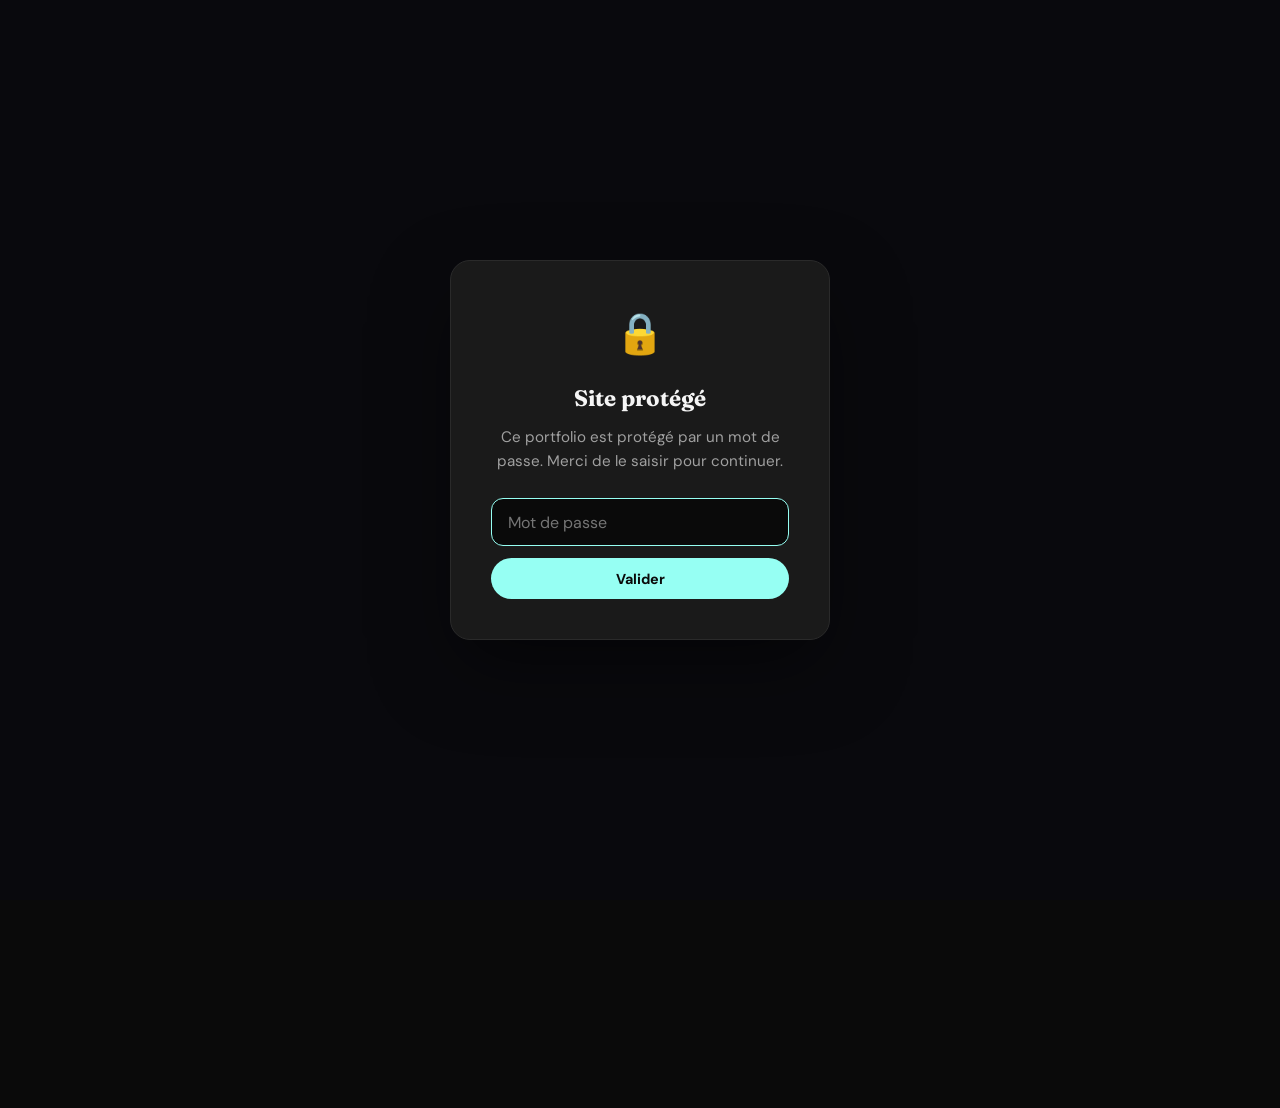
==== commit d256e057: "Add files via upload" ====
--- a/competences.html
+++ b/competences.html
@@ -2,6 +2,15 @@
 <html lang="fr">
 <head>
     <meta charset="UTF-8">
+    <script>
+        (function () {
+            try {
+                if (localStorage.getItem('siteUnlocked') !== '1') {
+                    document.documentElement.style.visibility = 'hidden';
+                }
+            } catch (e) {}
+        })();
+    </script>
     <meta name="viewport" content="width=device-width, initial-scale=1.0">
     <title>Compétences - LEGUAY Melvyn</title>
     <meta name="description" content="Portfolio de LEGUAY Melvyn, technicien supérieur en informatique (BTS SIO SISR) - Compétences.">
@@ -92,7 +101,7 @@
                 <a href="mailto:votre@email.com">Email</a>
                 <a href="https://github.com/TartiFloux" target="_blank">GitHub</a>
                 <a href="https://linkedin.com/in/leguaymelvyn" target="_blank">LinkedIn</a>
-                <a href="https://drive.google.com/file/d/1U8oiVSxj1oqTdxWoufsMnDy12orH7d-z/view" target="_blank" class="cv-link">CV</a>
+                <a href="https://drive.google.com/file/d/1U8oiVSxj1oqTdxWoufsMnDy12orH7d-z/view" target="_blank">CV</a>
             </div>
         </div>
     </footer>
--- a/style.css
+++ b/style.css
@@ -1448,8 +1448,8 @@
     }
 }
 
-/* Verrou par mot de passe (liens sensibles : CV) */
-.cv-lock-overlay {
+/* Verrou par mot de passe (accès au site) */
+.access-lock-overlay {
     position: fixed;
     inset: 0;
     background: rgba(10, 10, 15, 0.75);
@@ -1464,12 +1464,12 @@
     padding: 1.5rem;
 }
 
-.cv-lock-overlay.active {
+.access-lock-overlay.active {
     opacity: 1;
     pointer-events: auto;
 }
 
-.cv-lock-modal {
+.access-lock-modal {
     background: var(--bg-secondary);
     border: 1px solid var(--border);
     border-radius: 20px;
@@ -1482,29 +1482,29 @@
     box-shadow: 0 30px 80px rgba(0, 0, 0, 0.4);
 }
 
-.cv-lock-overlay.active .cv-lock-modal {
+.access-lock-overlay.active .access-lock-modal {
     transform: translateY(0);
 }
 
-.cv-lock-icon {
+.access-lock-icon {
     font-size: 2.5rem;
     margin-bottom: 1rem;
 }
 
-.cv-lock-modal h3 {
+.access-lock-modal h3 {
     font-family: 'Fraunces', serif;
     font-size: 1.4rem;
     color: var(--text-primary);
     margin-bottom: 0.5rem;
 }
 
-.cv-lock-modal p {
+.access-lock-modal p {
     color: var(--text-secondary);
     font-size: 0.95rem;
     margin-bottom: 1.5rem;
 }
 
-.cv-lock-input {
+.access-lock-input {
     width: 100%;
     padding: 0.8rem 1rem;
     border-radius: 12px;
@@ -1518,27 +1518,27 @@
     transition: border-color 0.3s ease;
 }
 
-.cv-lock-input:focus {
+.access-lock-input:focus {
     border-color: var(--accent);
 }
 
-.cv-lock-error {
+.access-lock-error {
     color: #ff9696;
     font-size: 0.85rem;
     margin-bottom: 1rem;
     display: none;
 }
 
-.cv-lock-error.visible {
+.access-lock-error.visible {
     display: block;
 }
 
-.cv-lock-actions {
+.access-lock-actions {
     display: flex;
     gap: 0.75rem;
 }
 
-.cv-lock-btn {
+.access-lock-btn {
     flex: 1;
     padding: 0.7rem 1rem;
     border-radius: 50px;
@@ -1552,20 +1552,163 @@
     transition: all 0.3s ease;
 }
 
-.cv-lock-btn:hover {
+.access-lock-btn:hover {
     transform: translateY(-2px);
     box-shadow: 0 10px 25px rgba(150, 255, 243, 0.3);
 }
 
-.cv-lock-btn-ghost {
+.access-lock-btn-ghost {
     background: transparent;
     border: 1px solid var(--border);
     color: var(--text-secondary);
 }
 
-.cv-lock-btn-ghost:hover {
+.access-lock-btn-ghost:hover {
     border-color: var(--accent);
     color: var(--accent);
     box-shadow: none;
     transform: none;
 }
+
+/* =========================================================
+   PROJETS — cartes détaillées (mises en avant)
+   ========================================================= */
+.projects-featured {
+    display: grid;
+    grid-template-columns: repeat(2, 1fr);
+    gap: 2.5rem;
+    margin-bottom: 5rem;
+}
+
+.project-feature-card {
+    background: var(--bg-secondary);
+    border: 1px solid var(--border);
+    border-radius: 24px;
+    overflow: hidden;
+    transition: all 0.4s ease;
+    display: flex;
+    flex-direction: column;
+}
+
+.project-feature-card:hover {
+    border-color: var(--accent);
+    transform: translateY(-6px);
+    box-shadow: 0 25px 70px rgba(150, 255, 243, 0.12);
+}
+
+.project-feature-media {
+    width: 100%;
+    height: 220px;
+    background-size: cover;
+    background-position: center;
+    position: relative;
+}
+
+.project-feature-media::after {
+    content: '';
+    position: absolute;
+    inset: 0;
+    background: linear-gradient(180deg, rgba(10,10,10,0) 40%, rgba(10,10,10,0.55) 100%);
+}
+
+.project-feature-media--icon {
+    display: flex;
+    align-items: center;
+    justify-content: center;
+    font-size: 4.5rem;
+    background: linear-gradient(135deg, rgba(150, 255, 243, 0.12) 0%, var(--bg-primary) 100%);
+}
+
+.project-feature-media--icon::after {
+    content: none;
+}
+
+.project-feature-body {
+    padding: 2.5rem;
+    display: flex;
+    flex-direction: column;
+    flex: 1;
+}
+
+.project-feature-badge {
+    display: inline-block;
+    align-self: flex-start;
+    padding: 0.4rem 1rem;
+    border-radius: 50px;
+    background: rgba(150, 255, 243, 0.1);
+    border: 1px solid var(--accent);
+    color: var(--accent);
+    font-size: 0.8rem;
+    font-weight: 700;
+    letter-spacing: 0.02em;
+    margin-bottom: 1.2rem;
+}
+
+.project-feature-body h3 {
+    font-family: 'Fraunces', serif;
+    font-size: 1.6rem;
+    font-weight: 600;
+    margin-bottom: 0.8rem;
+    line-height: 1.2;
+}
+
+.project-feature-lead {
+    color: var(--text-secondary);
+    line-height: 1.7;
+    margin-bottom: 1.75rem;
+}
+
+.project-feature-list {
+    list-style: none;
+    display: flex;
+    flex-direction: column;
+    gap: 0.9rem;
+    margin-bottom: 1.75rem;
+    padding-top: 1.5rem;
+    border-top: 1px solid var(--border);
+}
+
+.project-feature-list li {
+    display: flex;
+    align-items: flex-start;
+    gap: 0.75rem;
+    color: var(--text-secondary);
+    line-height: 1.6;
+    font-size: 0.95rem;
+}
+
+.project-feature-list li strong {
+    color: var(--text-primary);
+    font-weight: 600;
+}
+
+.project-feature-list .check {
+    flex-shrink: 0;
+    width: 22px;
+    height: 22px;
+    border-radius: 50%;
+    background: rgba(150, 255, 243, 0.12);
+    color: var(--accent);
+    display: flex;
+    align-items: center;
+    justify-content: center;
+    font-size: 0.75rem;
+    margin-top: 0.15rem;
+}
+
+.project-feature-body .project-tags {
+    margin-top: auto;
+}
+
+.projects-subtitle {
+    font-family: 'Fraunces', serif;
+    font-size: 1.7rem;
+    font-weight: 600;
+    margin-bottom: 2.5rem;
+}
+
+@media (max-width: 900px) {
+    .projects-featured {
+        grid-template-columns: 1fr;
+    }
+}
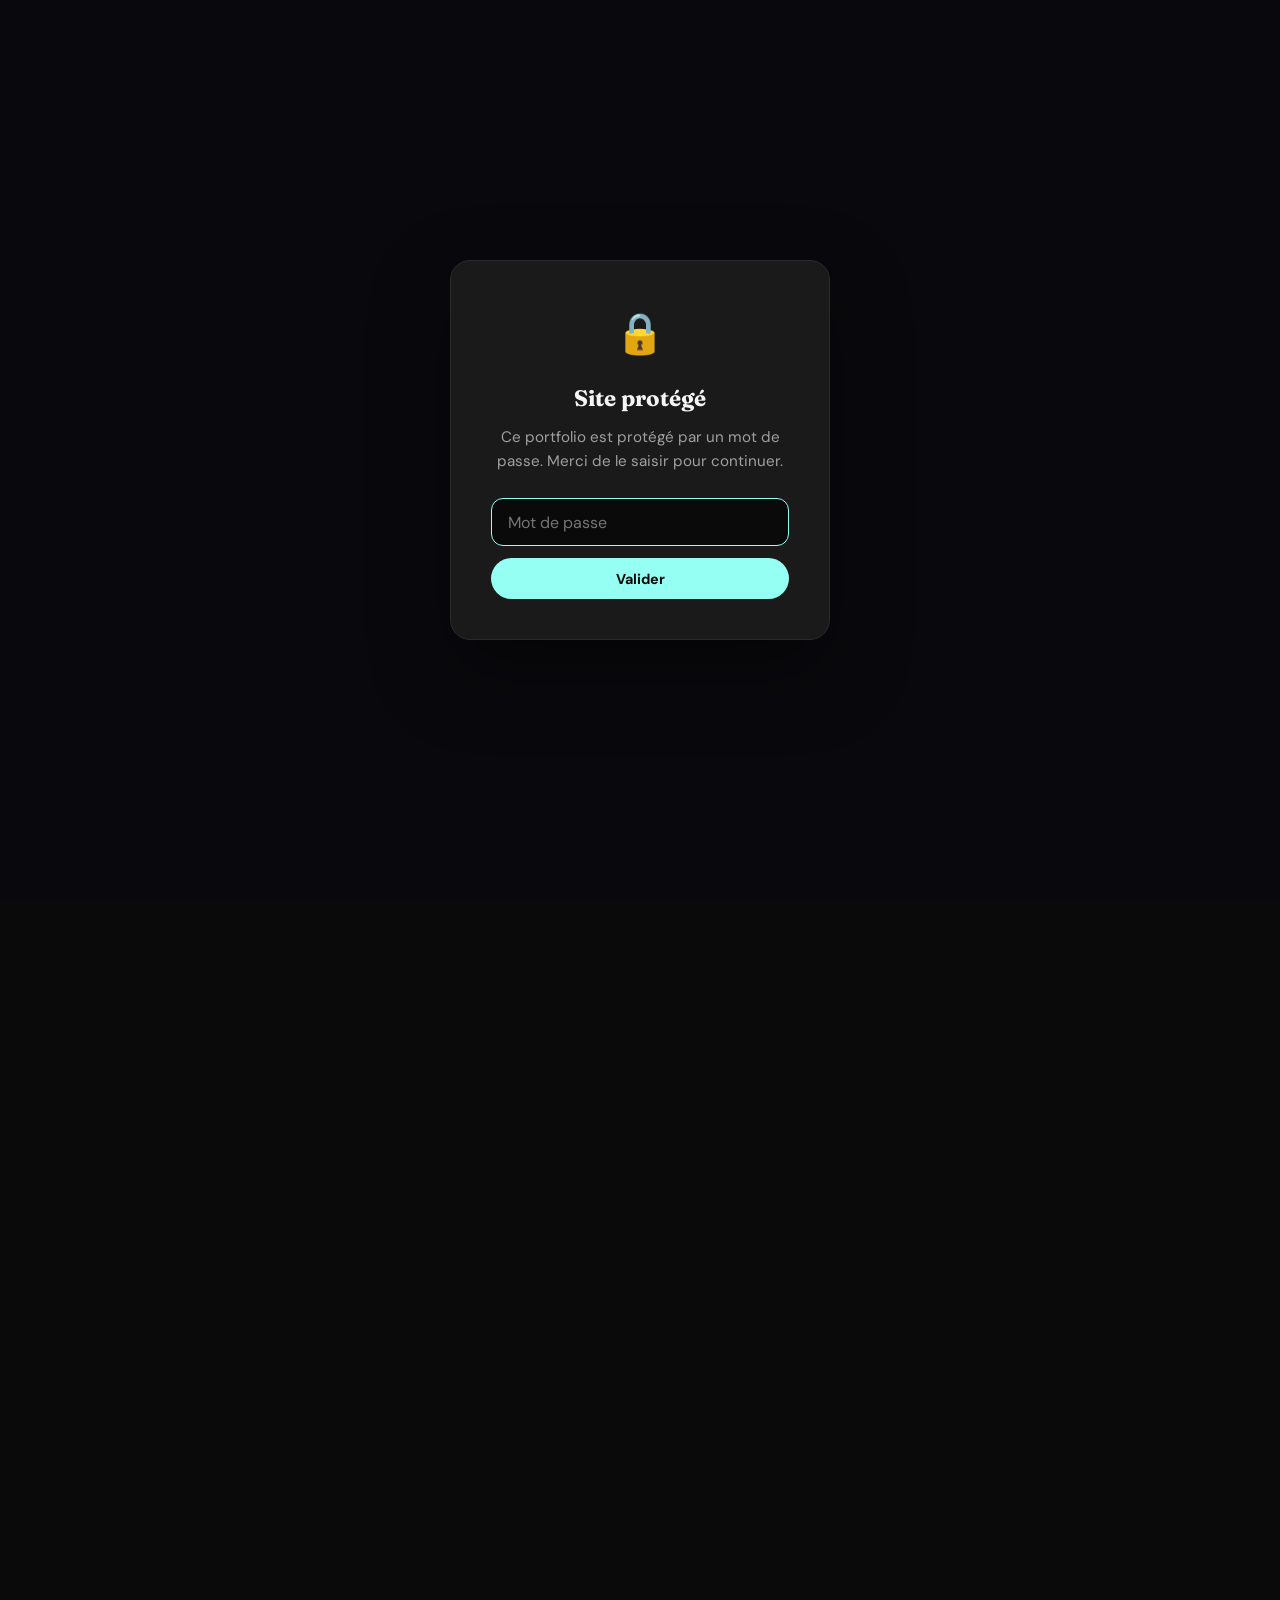
==== commit e954bb6b: "Améliore le portfolio et recentre la veille sur les EDR/XDR - Veille : sujet unique (EDR/XDR après l" ====
--- a/competences.html
+++ b/competences.html
@@ -19,17 +19,17 @@
     <link rel="stylesheet" href="style.css">
 </head>
 <body>
-    <div class="cursor-glow"></div>
+    <div class="cursor-glow" aria-hidden="true"></div>
 
     <header>
-        <div class="logo">Portfolio - Melvyn</div>
+        <a href="index.html" class="logo">Portfolio - Melvyn</a>
 
         <!-- Menu Burger -->
-        <div class="menu-toggle" id="menuToggle">
+        <button type="button" class="menu-toggle" id="menuToggle" aria-label="Ouvrir le menu" aria-expanded="false" aria-controls="nav">
             <span></span>
             <span></span>
             <span></span>
-        </div>
+        </button>
 
         <nav id="nav">
             <a href="index.html">Accueil</a>
@@ -45,38 +45,73 @@
 <section id="competences">
     <div class="container">
         <h2 class="section-title">Mes <span class="accent-text">compétences</span></h2>
-        <p class="section-intro">Les technologies et outils que je mobilise, de l'administration réseau au développement de petits outils.</p>
+        <p class="section-intro">Les technologies que j'ai mises en pratique en formation, en stage et sur mes projets personnels.</p>
         <div class="skills-groups">
             <div class="skill-group">
                 <div class="skill-group-header">
-                    <h3>Réseaux</h3>
+                    <h3>Systèmes</h3>
                     <span class="skill-group-count">6</span>
                 </div>
                 <div class="skill-pills">
                     <span class="skill-pill">Windows Server 2022</span>
-                    <span class="skill-pill">Active Directory</span>
-                    <span class="skill-pill">Commutation</span>
-                    <span class="skill-pill">Virtualisation</span>
-                    <span class="skill-pill">Fibre optique</span>
-                    <span class="skill-pill">SGBD / MySQL</span>
+                    <span class="skill-pill">Active Directory (AD DS)</span>
+                    <span class="skill-pill">Stratégies de groupe (GPO)</span>
+                    <span class="skill-pill">Linux</span>
+                    <span class="skill-pill">Microsoft Exchange</span>
+                    <span class="skill-pill">Virtualisation (VirtualBox / VMware)</span>
                 </div>
             </div>
-
             <div class="skill-group">
                 <div class="skill-group-header">
-                    <h3>Langages</h3>
+                    <h3>Réseaux</h3>
+                    <span class="skill-group-count">5</span>
+                </div>
+                <div class="skill-pills">
+                    <span class="skill-pill">Adressage IP</span>
+                    <span class="skill-pill">Commutation</span>
+                    <span class="skill-pill">Câblage réseau</span>
+                    <span class="skill-pill">Fibre optique (soudure, raccordement)</span>
+                    <span class="skill-pill">Cisco Packet Tracer</span>
+                </div>
+            </div>
+            <div class="skill-group">
+                <div class="skill-group-header">
+                    <h3>Sécurité</h3>
                     <span class="skill-group-count">3</span>
+                </div>
+                <div class="skill-pills">
+                    <span class="skill-pill">XDR CrowdStrike Falcon</span>
+                    <span class="skill-pill">Politique de mots de passe</span>
+                    <span class="skill-pill">Gestion des droits utilisateurs</span>
+                </div>
+            </div>
+            <div class="skill-group">
+                <div class="skill-group-header">
+                    <h3>Support & gestion de parc</h3>
+                    <span class="skill-group-count">4</span>
+                </div>
+                <div class="skill-pills">
+                    <span class="skill-pill">GLPI</span>
+                    <span class="skill-pill">FusionInventory</span>
+                    <span class="skill-pill">Ticketing (Service Manager)</span>
+                    <span class="skill-pill">Dépannage poste de travail</span>
+                </div>
+            </div>
+            <div class="skill-group">
+                <div class="skill-group-header">
+                    <h3>Langages & données</h3>
+                    <span class="skill-group-count">4</span>
                 </div>
                 <div class="skill-pills">
                     <span class="skill-pill">PowerShell</span>
                     <span class="skill-pill">Python</span>
                     <span class="skill-pill">Lua</span>
+                    <span class="skill-pill">MySQL</span>
                 </div>
             </div>
-
             <div class="skill-group">
                 <div class="skill-group-header">
-                    <h3>Outils & Design</h3>
+                    <h3>Outils & création</h3>
                     <span class="skill-group-count">5</span>
                 </div>
                 <div class="skill-pills">
@@ -84,11 +119,11 @@
                     <span class="skill-pill">Photoshop / Premiere Pro</span>
                     <span class="skill-pill">Blender</span>
                     <span class="skill-pill">BlockBench</span>
-                    <span class="skill-pill">Hammer Editor (Garry's Mod)</span>
+                    <span class="skill-pill">Hammer Editor</span>
                 </div>
             </div>
         </div>
-        </div>
+    </div>
 </section>
 
     <footer>
@@ -99,9 +134,9 @@
             </div>
             <div class="footer-links">
                 <a href="mailto:votre@email.com">Email</a>
-                <a href="https://github.com/TartiFloux" target="_blank">GitHub</a>
-                <a href="https://linkedin.com/in/leguaymelvyn" target="_blank">LinkedIn</a>
-                <a href="https://drive.google.com/file/d/1U8oiVSxj1oqTdxWoufsMnDy12orH7d-z/view" target="_blank">CV</a>
+                <a href="https://github.com/TartiFloux" target="_blank" rel="noopener">GitHub</a>
+                <a href="https://linkedin.com/in/leguaymelvyn" target="_blank" rel="noopener">LinkedIn</a>
+                <a href="https://drive.google.com/file/d/1U8oiVSxj1oqTdxWoufsMnDy12orH7d-z/view" target="_blank" rel="noopener">CV</a>
             </div>
         </div>
     </footer>
--- a/style.css
+++ b/style.css
@@ -1712,3 +1712,381 @@
         grid-template-columns: 1fr;
     }
 }
+
+/* =========================================================
+   AMÉLIORATIONS 2026-11
+   ========================================================= */
+
+/* Logo cliquable */
+a.logo {
+    text-decoration: none;
+}
+
+/* Le burger est maintenant un vrai <button> : on retire le style natif */
+button.menu-toggle {
+    background: none;
+    border: none;
+    padding: 0.5rem;
+    margin: -0.5rem;
+}
+
+@media (max-width: 968px) {
+    button.menu-toggle {
+        display: flex;
+    }
+}
+
+/* Pas de halo de curseur sur les écrans tactiles */
+@media (hover: none) {
+    .cursor-glow {
+        display: none;
+    }
+}
+
+/* Listes des projets phares : le texte reste d'un seul bloc */
+.project-feature-list li > span:last-child {
+    flex: 1;
+    min-width: 0;
+}
+
+/* Visuels des projets sans image (icône sur dégradé) */
+.project-image--icon {
+    display: flex;
+    align-items: center;
+    justify-content: center;
+    font-size: 4.5rem;
+    background: linear-gradient(135deg, rgba(150, 255, 243, 0.12) 0%, var(--bg-primary) 100%);
+}
+
+/* ---------- Accueil : section « En bref » ---------- */
+.home-overview {
+    padding: 6rem 4rem;
+    border-top: 1px solid var(--border);
+}
+
+.home-stats {
+    display: grid;
+    grid-template-columns: repeat(3, 1fr);
+    gap: 1.5rem;
+    margin-bottom: 3rem;
+}
+
+.home-stat {
+    display: flex;
+    flex-direction: column;
+    gap: 0.4rem;
+    padding: 1.75rem;
+    border: 1px solid var(--border);
+    border-radius: 20px;
+    background: var(--bg-secondary);
+}
+
+.home-stat-value {
+    font-family: 'Fraunces', serif;
+    font-size: 2.75rem;
+    font-weight: 800;
+    color: var(--accent);
+    line-height: 1;
+}
+
+.home-stat-label {
+    color: var(--text-secondary);
+    font-size: 0.95rem;
+}
+
+.home-cards {
+    display: grid;
+    grid-template-columns: repeat(3, 1fr);
+    gap: 1.5rem;
+}
+
+.home-card {
+    display: block;
+    padding: 2rem;
+    border: 1px solid var(--border);
+    border-radius: 20px;
+    background: var(--bg-secondary);
+    color: var(--text-primary);
+    text-decoration: none;
+    transition: border-color 0.3s ease, transform 0.3s ease;
+}
+
+.home-card:hover {
+    border-color: var(--accent);
+    transform: translateY(-4px);
+}
+
+.home-card-kicker {
+    display: block;
+    color: var(--accent);
+    font-size: 0.8rem;
+    font-weight: 700;
+    text-transform: uppercase;
+    letter-spacing: 0.08em;
+    margin-bottom: 0.6rem;
+}
+
+.home-card h3 {
+    font-family: 'Fraunces', serif;
+    font-size: 1.5rem;
+    margin-bottom: 0.6rem;
+}
+
+.home-card h3::after {
+    content: ' →';
+    color: var(--accent);
+}
+
+.home-card p {
+    color: var(--text-secondary);
+    font-size: 0.95rem;
+}
+
+/* ---------- Veille : sujet ---------- */
+.veille-heading {
+    font-family: 'Fraunces', serif;
+    font-size: 2rem;
+    font-weight: 600;
+    margin: 5rem 0 2rem;
+}
+
+.veille-subject {
+    padding: 3rem;
+    border: 1px solid var(--accent);
+    border-radius: 24px;
+    background: linear-gradient(135deg, rgba(150, 255, 243, 0.08) 0%, var(--bg-secondary) 60%);
+}
+
+.veille-subject-kicker {
+    display: inline-block;
+    color: var(--accent);
+    font-size: 0.85rem;
+    font-weight: 700;
+    margin-bottom: 1rem;
+}
+
+.veille-subject h3 {
+    font-family: 'Fraunces', serif;
+    font-size: clamp(1.8rem, 4vw, 2.8rem);
+    line-height: 1.15;
+    margin-bottom: 1.5rem;
+    max-width: 900px;
+}
+
+.veille-subject-question {
+    font-size: 1.15rem;
+    color: var(--text-primary);
+    max-width: 850px;
+    padding-left: 1.25rem;
+    border-left: 3px solid var(--accent);
+    margin-bottom: 2rem;
+}
+
+.veille-subject-question strong {
+    color: var(--accent);
+}
+
+.veille-subject-why h4 {
+    font-size: 0.85rem;
+    text-transform: uppercase;
+    letter-spacing: 0.08em;
+    color: var(--text-secondary);
+    margin-bottom: 0.5rem;
+}
+
+.veille-subject-why p {
+    color: var(--text-secondary);
+    max-width: 850px;
+    line-height: 1.8;
+}
+
+.veille-subject-why strong {
+    color: var(--text-primary);
+}
+
+/* ---------- Veille : notions clés ---------- */
+.veille-defs {
+    display: grid;
+    grid-template-columns: repeat(auto-fit, minmax(280px, 1fr));
+    gap: 1.25rem;
+}
+
+.veille-def {
+    padding: 1.5rem;
+    border: 1px solid var(--border);
+    border-radius: 16px;
+    background: var(--bg-secondary);
+}
+
+.veille-def-term {
+    display: inline-block;
+    font-family: 'Fraunces', serif;
+    font-size: 1.25rem;
+    font-weight: 600;
+    color: var(--accent);
+    margin-bottom: 0.5rem;
+}
+
+.veille-def p {
+    color: var(--text-secondary);
+    font-size: 0.95rem;
+}
+
+/* ---------- Veille : chronologie ---------- */
+.veille-timeline {
+    list-style: none;
+    position: relative;
+    padding-left: 2rem;
+    border-left: 2px solid var(--border);
+    display: flex;
+    flex-direction: column;
+    gap: 2.25rem;
+}
+
+.veille-timeline li {
+    position: relative;
+}
+
+.veille-timeline li::before {
+    content: '';
+    position: absolute;
+    left: calc(-2rem - 7px);
+    top: 0.35rem;
+    width: 12px;
+    height: 12px;
+    border-radius: 50%;
+    background: var(--accent);
+    box-shadow: 0 0 0 4px var(--bg-primary);
+}
+
+.veille-timeline-date {
+    color: var(--accent);
+    font-size: 0.85rem;
+    font-weight: 700;
+}
+
+.veille-timeline h4 {
+    font-family: 'Fraunces', serif;
+    font-size: 1.3rem;
+    font-weight: 600;
+    margin: 0.2rem 0 0.4rem;
+}
+
+.veille-timeline p {
+    color: var(--text-secondary);
+    max-width: 800px;
+}
+
+/* ---------- Veille : enjeux ---------- */
+.veille-stakes {
+    display: grid;
+    grid-template-columns: repeat(auto-fit, minmax(240px, 1fr));
+    gap: 1.25rem;
+    margin-bottom: 5rem;
+}
+
+.veille-stake {
+    padding: 1.75rem;
+    border: 1px solid var(--border);
+    border-radius: 16px;
+    background: var(--bg-secondary);
+}
+
+.veille-stake-icon {
+    font-size: 1.8rem;
+    display: block;
+    margin-bottom: 0.75rem;
+}
+
+.veille-stake h4 {
+    font-size: 1.05rem;
+    margin-bottom: 0.5rem;
+}
+
+.veille-stake p {
+    color: var(--text-secondary);
+    font-size: 0.95rem;
+}
+
+/* ---------- Veille : méthode & sources ---------- */
+.veille-method {
+    display: grid;
+    grid-template-columns: repeat(3, 1fr);
+    gap: 1.5rem;
+    margin-bottom: 2.5rem;
+}
+
+.veille-method-step {
+    padding: 1.5rem;
+    border-radius: 16px;
+    background: var(--bg-primary);
+    border: 1px solid var(--border);
+}
+
+.veille-method-num {
+    display: inline-flex;
+    align-items: center;
+    justify-content: center;
+    width: 32px;
+    height: 32px;
+    border-radius: 50%;
+    background: var(--accent);
+    color: var(--bg-primary);
+    font-weight: 700;
+    margin-bottom: 0.75rem;
+}
+
+.veille-method-step h4 {
+    margin-bottom: 0.4rem;
+}
+
+.veille-method-step p {
+    color: var(--text-secondary);
+    font-size: 0.95rem;
+}
+
+.veille-sources-subtitle {
+    font-size: 0.85rem;
+    text-transform: uppercase;
+    letter-spacing: 0.08em;
+    color: var(--text-secondary);
+    margin-bottom: 1rem;
+}
+
+.veille-live-error a {
+    color: var(--accent);
+}
+
+/* ---------- Responsive ---------- */
+@media (max-width: 900px) {
+    .home-stats,
+    .home-cards,
+    .veille-method {
+        grid-template-columns: 1fr;
+    }
+}
+
+@media (max-width: 768px) {
+    .home-overview {
+        padding: 4rem 1.5rem;
+    }
+
+    .veille-subject,
+    .veille-sources {
+        padding: 1.75rem;
+    }
+
+    .veille-articles {
+        grid-template-columns: 1fr;
+    }
+
+    .project-card {
+        min-width: 0;
+        flex: 0 0 85%;
+        max-width: 85%;
+    }
+
+    .project-card .project-tags {
+        flex-wrap: wrap;
+    }
+}
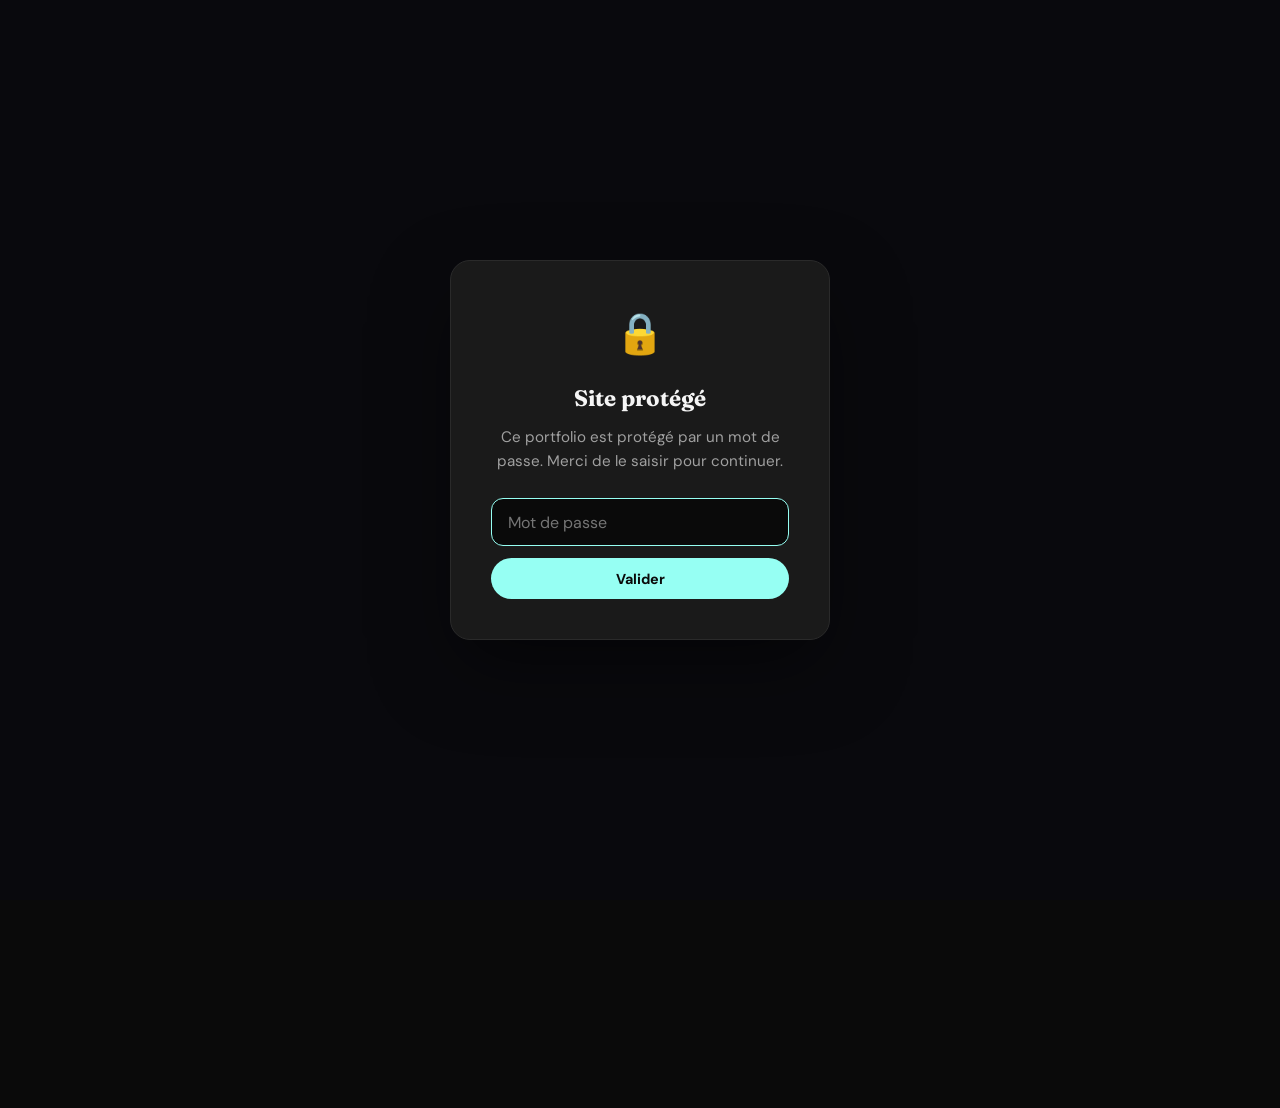
==== commit f21af5b2: "Annule les modifications du portfolio (retour à la version précédente) This reverts commit e954bb6. " ====
--- a/competences.html
+++ b/competences.html
@@ -19,17 +19,17 @@
     <link rel="stylesheet" href="style.css">
 </head>
 <body>
-    <div class="cursor-glow" aria-hidden="true"></div>
+    <div class="cursor-glow"></div>
 
     <header>
-        <a href="index.html" class="logo">Portfolio - Melvyn</a>
+        <div class="logo">Portfolio - Melvyn</div>
 
         <!-- Menu Burger -->
-        <button type="button" class="menu-toggle" id="menuToggle" aria-label="Ouvrir le menu" aria-expanded="false" aria-controls="nav">
+        <div class="menu-toggle" id="menuToggle">
             <span></span>
             <span></span>
             <span></span>
-        </button>
+        </div>
 
         <nav id="nav">
             <a href="index.html">Accueil</a>
@@ -45,73 +45,38 @@
 <section id="competences">
     <div class="container">
         <h2 class="section-title">Mes <span class="accent-text">compétences</span></h2>
-        <p class="section-intro">Les technologies que j'ai mises en pratique en formation, en stage et sur mes projets personnels.</p>
+        <p class="section-intro">Les technologies et outils que je mobilise, de l'administration réseau au développement de petits outils.</p>
         <div class="skills-groups">
             <div class="skill-group">
                 <div class="skill-group-header">
-                    <h3>Systèmes</h3>
+                    <h3>Réseaux</h3>
                     <span class="skill-group-count">6</span>
                 </div>
                 <div class="skill-pills">
                     <span class="skill-pill">Windows Server 2022</span>
-                    <span class="skill-pill">Active Directory (AD DS)</span>
-                    <span class="skill-pill">Stratégies de groupe (GPO)</span>
-                    <span class="skill-pill">Linux</span>
-                    <span class="skill-pill">Microsoft Exchange</span>
-                    <span class="skill-pill">Virtualisation (VirtualBox / VMware)</span>
+                    <span class="skill-pill">Active Directory</span>
+                    <span class="skill-pill">Commutation</span>
+                    <span class="skill-pill">Virtualisation</span>
+                    <span class="skill-pill">Fibre optique</span>
+                    <span class="skill-pill">SGBD / MySQL</span>
                 </div>
             </div>
+
             <div class="skill-group">
                 <div class="skill-group-header">
-                    <h3>Réseaux</h3>
-                    <span class="skill-group-count">5</span>
-                </div>
-                <div class="skill-pills">
-                    <span class="skill-pill">Adressage IP</span>
-                    <span class="skill-pill">Commutation</span>
-                    <span class="skill-pill">Câblage réseau</span>
-                    <span class="skill-pill">Fibre optique (soudure, raccordement)</span>
-                    <span class="skill-pill">Cisco Packet Tracer</span>
-                </div>
-            </div>
-            <div class="skill-group">
-                <div class="skill-group-header">
-                    <h3>Sécurité</h3>
+                    <h3>Langages</h3>
                     <span class="skill-group-count">3</span>
-                </div>
-                <div class="skill-pills">
-                    <span class="skill-pill">XDR CrowdStrike Falcon</span>
-                    <span class="skill-pill">Politique de mots de passe</span>
-                    <span class="skill-pill">Gestion des droits utilisateurs</span>
-                </div>
-            </div>
-            <div class="skill-group">
-                <div class="skill-group-header">
-                    <h3>Support & gestion de parc</h3>
-                    <span class="skill-group-count">4</span>
-                </div>
-                <div class="skill-pills">
-                    <span class="skill-pill">GLPI</span>
-                    <span class="skill-pill">FusionInventory</span>
-                    <span class="skill-pill">Ticketing (Service Manager)</span>
-                    <span class="skill-pill">Dépannage poste de travail</span>
-                </div>
-            </div>
-            <div class="skill-group">
-                <div class="skill-group-header">
-                    <h3>Langages & données</h3>
-                    <span class="skill-group-count">4</span>
                 </div>
                 <div class="skill-pills">
                     <span class="skill-pill">PowerShell</span>
                     <span class="skill-pill">Python</span>
                     <span class="skill-pill">Lua</span>
-                    <span class="skill-pill">MySQL</span>
                 </div>
             </div>
+
             <div class="skill-group">
                 <div class="skill-group-header">
-                    <h3>Outils & création</h3>
+                    <h3>Outils & Design</h3>
                     <span class="skill-group-count">5</span>
                 </div>
                 <div class="skill-pills">
@@ -119,11 +84,11 @@
                     <span class="skill-pill">Photoshop / Premiere Pro</span>
                     <span class="skill-pill">Blender</span>
                     <span class="skill-pill">BlockBench</span>
-                    <span class="skill-pill">Hammer Editor</span>
+                    <span class="skill-pill">Hammer Editor (Garry's Mod)</span>
                 </div>
             </div>
         </div>
-    </div>
+        </div>
 </section>
 
     <footer>
@@ -134,9 +99,9 @@
             </div>
             <div class="footer-links">
                 <a href="mailto:votre@email.com">Email</a>
-                <a href="https://github.com/TartiFloux" target="_blank" rel="noopener">GitHub</a>
-                <a href="https://linkedin.com/in/leguaymelvyn" target="_blank" rel="noopener">LinkedIn</a>
-                <a href="https://drive.google.com/file/d/1U8oiVSxj1oqTdxWoufsMnDy12orH7d-z/view" target="_blank" rel="noopener">CV</a>
+                <a href="https://github.com/TartiFloux" target="_blank">GitHub</a>
+                <a href="https://linkedin.com/in/leguaymelvyn" target="_blank">LinkedIn</a>
+                <a href="https://drive.google.com/file/d/1U8oiVSxj1oqTdxWoufsMnDy12orH7d-z/view" target="_blank">CV</a>
             </div>
         </div>
     </footer>
--- a/style.css
+++ b/style.css
@@ -1712,381 +1712,3 @@
         grid-template-columns: 1fr;
     }
 }
-
-/* =========================================================
-   AMÉLIORATIONS 2026-11
-   ========================================================= */
-
-/* Logo cliquable */
-a.logo {
-    text-decoration: none;
-}
-
-/* Le burger est maintenant un vrai <button> : on retire le style natif */
-button.menu-toggle {
-    background: none;
-    border: none;
-    padding: 0.5rem;
-    margin: -0.5rem;
-}
-
-@media (max-width: 968px) {
-    button.menu-toggle {
-        display: flex;
-    }
-}
-
-/* Pas de halo de curseur sur les écrans tactiles */
-@media (hover: none) {
-    .cursor-glow {
-        display: none;
-    }
-}
-
-/* Listes des projets phares : le texte reste d'un seul bloc */
-.project-feature-list li > span:last-child {
-    flex: 1;
-    min-width: 0;
-}
-
-/* Visuels des projets sans image (icône sur dégradé) */
-.project-image--icon {
-    display: flex;
-    align-items: center;
-    justify-content: center;
-    font-size: 4.5rem;
-    background: linear-gradient(135deg, rgba(150, 255, 243, 0.12) 0%, var(--bg-primary) 100%);
-}
-
-/* ---------- Accueil : section « En bref » ---------- */
-.home-overview {
-    padding: 6rem 4rem;
-    border-top: 1px solid var(--border);
-}
-
-.home-stats {
-    display: grid;
-    grid-template-columns: repeat(3, 1fr);
-    gap: 1.5rem;
-    margin-bottom: 3rem;
-}
-
-.home-stat {
-    display: flex;
-    flex-direction: column;
-    gap: 0.4rem;
-    padding: 1.75rem;
-    border: 1px solid var(--border);
-    border-radius: 20px;
-    background: var(--bg-secondary);
-}
-
-.home-stat-value {
-    font-family: 'Fraunces', serif;
-    font-size: 2.75rem;
-    font-weight: 800;
-    color: var(--accent);
-    line-height: 1;
-}
-
-.home-stat-label {
-    color: var(--text-secondary);
-    font-size: 0.95rem;
-}
-
-.home-cards {
-    display: grid;
-    grid-template-columns: repeat(3, 1fr);
-    gap: 1.5rem;
-}
-
-.home-card {
-    display: block;
-    padding: 2rem;
-    border: 1px solid var(--border);
-    border-radius: 20px;
-    background: var(--bg-secondary);
-    color: var(--text-primary);
-    text-decoration: none;
-    transition: border-color 0.3s ease, transform 0.3s ease;
-}
-
-.home-card:hover {
-    border-color: var(--accent);
-    transform: translateY(-4px);
-}
-
-.home-card-kicker {
-    display: block;
-    color: var(--accent);
-    font-size: 0.8rem;
-    font-weight: 700;
-    text-transform: uppercase;
-    letter-spacing: 0.08em;
-    margin-bottom: 0.6rem;
-}
-
-.home-card h3 {
-    font-family: 'Fraunces', serif;
-    font-size: 1.5rem;
-    margin-bottom: 0.6rem;
-}
-
-.home-card h3::after {
-    content: ' →';
-    color: var(--accent);
-}
-
-.home-card p {
-    color: var(--text-secondary);
-    font-size: 0.95rem;
-}
-
-/* ---------- Veille : sujet ---------- */
-.veille-heading {
-    font-family: 'Fraunces', serif;
-    font-size: 2rem;
-    font-weight: 600;
-    margin: 5rem 0 2rem;
-}
-
-.veille-subject {
-    padding: 3rem;
-    border: 1px solid var(--accent);
-    border-radius: 24px;
-    background: linear-gradient(135deg, rgba(150, 255, 243, 0.08) 0%, var(--bg-secondary) 60%);
-}
-
-.veille-subject-kicker {
-    display: inline-block;
-    color: var(--accent);
-    font-size: 0.85rem;
-    font-weight: 700;
-    margin-bottom: 1rem;
-}
-
-.veille-subject h3 {
-    font-family: 'Fraunces', serif;
-    font-size: clamp(1.8rem, 4vw, 2.8rem);
-    line-height: 1.15;
-    margin-bottom: 1.5rem;
-    max-width: 900px;
-}
-
-.veille-subject-question {
-    font-size: 1.15rem;
-    color: var(--text-primary);
-    max-width: 850px;
-    padding-left: 1.25rem;
-    border-left: 3px solid var(--accent);
-    margin-bottom: 2rem;
-}
-
-.veille-subject-question strong {
-    color: var(--accent);
-}
-
-.veille-subject-why h4 {
-    font-size: 0.85rem;
-    text-transform: uppercase;
-    letter-spacing: 0.08em;
-    color: var(--text-secondary);
-    margin-bottom: 0.5rem;
-}
-
-.veille-subject-why p {
-    color: var(--text-secondary);
-    max-width: 850px;
-    line-height: 1.8;
-}
-
-.veille-subject-why strong {
-    color: var(--text-primary);
-}
-
-/* ---------- Veille : notions clés ---------- */
-.veille-defs {
-    display: grid;
-    grid-template-columns: repeat(auto-fit, minmax(280px, 1fr));
-    gap: 1.25rem;
-}
-
-.veille-def {
-    padding: 1.5rem;
-    border: 1px solid var(--border);
-    border-radius: 16px;
-    background: var(--bg-secondary);
-}
-
-.veille-def-term {
-    display: inline-block;
-    font-family: 'Fraunces', serif;
-    font-size: 1.25rem;
-    font-weight: 600;
-    color: var(--accent);
-    margin-bottom: 0.5rem;
-}
-
-.veille-def p {
-    color: var(--text-secondary);
-    font-size: 0.95rem;
-}
-
-/* ---------- Veille : chronologie ---------- */
-.veille-timeline {
-    list-style: none;
-    position: relative;
-    padding-left: 2rem;
-    border-left: 2px solid var(--border);
-    display: flex;
-    flex-direction: column;
-    gap: 2.25rem;
-}
-
-.veille-timeline li {
-    position: relative;
-}
-
-.veille-timeline li::before {
-    content: '';
-    position: absolute;
-    left: calc(-2rem - 7px);
-    top: 0.35rem;
-    width: 12px;
-    height: 12px;
-    border-radius: 50%;
-    background: var(--accent);
-    box-shadow: 0 0 0 4px var(--bg-primary);
-}
-
-.veille-timeline-date {
-    color: var(--accent);
-    font-size: 0.85rem;
-    font-weight: 700;
-}
-
-.veille-timeline h4 {
-    font-family: 'Fraunces', serif;
-    font-size: 1.3rem;
-    font-weight: 600;
-    margin: 0.2rem 0 0.4rem;
-}
-
-.veille-timeline p {
-    color: var(--text-secondary);
-    max-width: 800px;
-}
-
-/* ---------- Veille : enjeux ---------- */
-.veille-stakes {
-    display: grid;
-    grid-template-columns: repeat(auto-fit, minmax(240px, 1fr));
-    gap: 1.25rem;
-    margin-bottom: 5rem;
-}
-
-.veille-stake {
-    padding: 1.75rem;
-    border: 1px solid var(--border);
-    border-radius: 16px;
-    background: var(--bg-secondary);
-}
-
-.veille-stake-icon {
-    font-size: 1.8rem;
-    display: block;
-    margin-bottom: 0.75rem;
-}
-
-.veille-stake h4 {
-    font-size: 1.05rem;
-    margin-bottom: 0.5rem;
-}
-
-.veille-stake p {
-    color: var(--text-secondary);
-    font-size: 0.95rem;
-}
-
-/* ---------- Veille : méthode & sources ---------- */
-.veille-method {
-    display: grid;
-    grid-template-columns: repeat(3, 1fr);
-    gap: 1.5rem;
-    margin-bottom: 2.5rem;
-}
-
-.veille-method-step {
-    padding: 1.5rem;
-    border-radius: 16px;
-    background: var(--bg-primary);
-    border: 1px solid var(--border);
-}
-
-.veille-method-num {
-    display: inline-flex;
-    align-items: center;
-    justify-content: center;
-    width: 32px;
-    height: 32px;
-    border-radius: 50%;
-    background: var(--accent);
-    color: var(--bg-primary);
-    font-weight: 700;
-    margin-bottom: 0.75rem;
-}
-
-.veille-method-step h4 {
-    margin-bottom: 0.4rem;
-}
-
-.veille-method-step p {
-    color: var(--text-secondary);
-    font-size: 0.95rem;
-}
-
-.veille-sources-subtitle {
-    font-size: 0.85rem;
-    text-transform: uppercase;
-    letter-spacing: 0.08em;
-    color: var(--text-secondary);
-    margin-bottom: 1rem;
-}
-
-.veille-live-error a {
-    color: var(--accent);
-}
-
-/* ---------- Responsive ---------- */
-@media (max-width: 900px) {
-    .home-stats,
-    .home-cards,
-    .veille-method {
-        grid-template-columns: 1fr;
-    }
-}
-
-@media (max-width: 768px) {
-    .home-overview {
-        padding: 4rem 1.5rem;
-    }
-
-    .veille-subject,
-    .veille-sources {
-        padding: 1.75rem;
-    }
-
-    .veille-articles {
-        grid-template-columns: 1fr;
-    }
-
-    .project-card {
-        min-width: 0;
-        flex: 0 0 85%;
-        max-width: 85%;
-    }
-
-    .project-card .project-tags {
-        flex-wrap: wrap;
-    }
-}
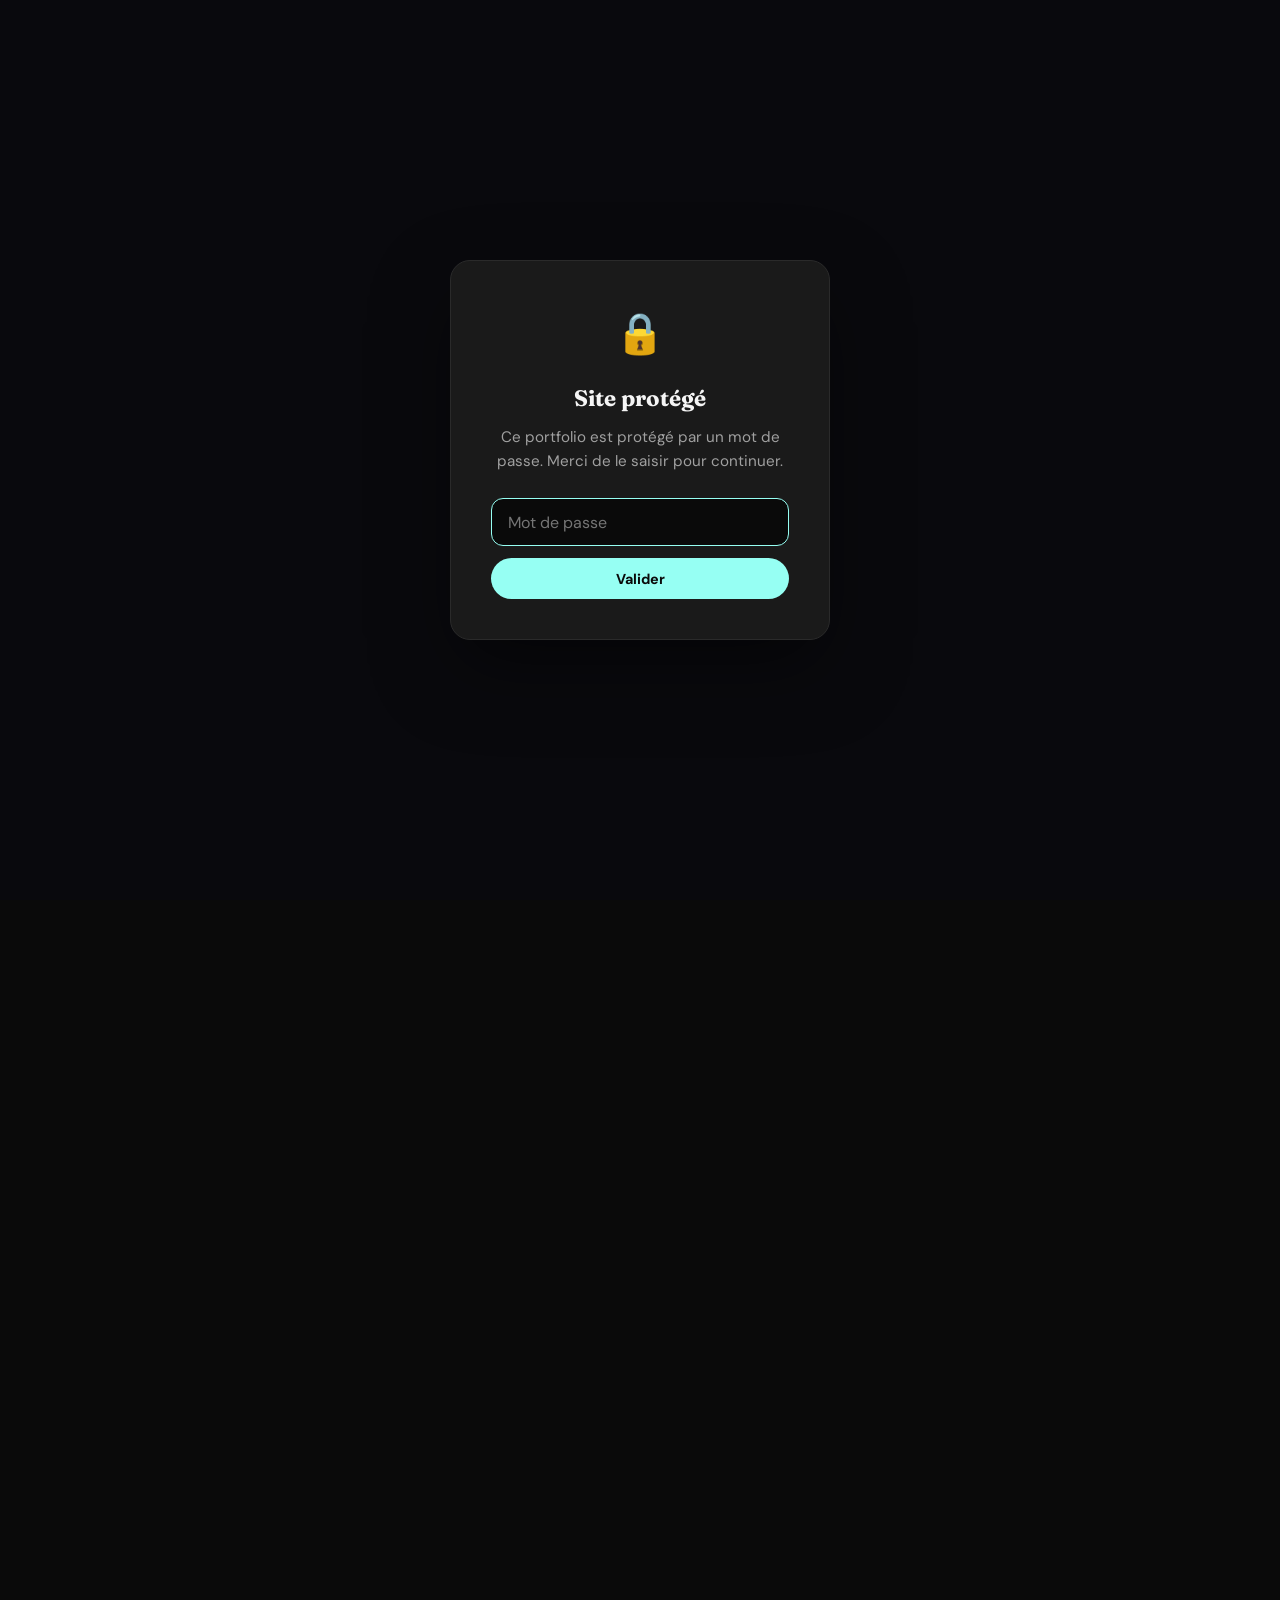
==== commit de79cfa5: "Repart de la version publiée sur main Co-Authored-By: Claude Opus 5.5 <noreply@anthropic.com> Claude" ====
--- a/competences.html
+++ b/competences.html
@@ -19,17 +19,17 @@
     <link rel="stylesheet" href="style.css">
 </head>
 <body>
-    <div class="cursor-glow"></div>
+    <div class="cursor-glow" aria-hidden="true"></div>
 
     <header>
-        <div class="logo">Portfolio - Melvyn</div>
+        <a href="index.html" class="logo">Portfolio - Melvyn</a>
 
         <!-- Menu Burger -->
-        <div class="menu-toggle" id="menuToggle">
+        <button type="button" class="menu-toggle" id="menuToggle" aria-label="Ouvrir le menu" aria-expanded="false" aria-controls="nav">
             <span></span>
             <span></span>
             <span></span>
-        </div>
+        </button>
 
         <nav id="nav">
             <a href="index.html">Accueil</a>
@@ -45,38 +45,73 @@
 <section id="competences">
     <div class="container">
         <h2 class="section-title">Mes <span class="accent-text">compétences</span></h2>
-        <p class="section-intro">Les technologies et outils que je mobilise, de l'administration réseau au développement de petits outils.</p>
+        <p class="section-intro">Les technologies que j'ai mises en pratique en formation, en stage et sur mes projets personnels.</p>
         <div class="skills-groups">
             <div class="skill-group">
                 <div class="skill-group-header">
-                    <h3>Réseaux</h3>
+                    <h3>Systèmes</h3>
                     <span class="skill-group-count">6</span>
                 </div>
                 <div class="skill-pills">
                     <span class="skill-pill">Windows Server 2022</span>
-                    <span class="skill-pill">Active Directory</span>
-                    <span class="skill-pill">Commutation</span>
-                    <span class="skill-pill">Virtualisation</span>
-                    <span class="skill-pill">Fibre optique</span>
-                    <span class="skill-pill">SGBD / MySQL</span>
+                    <span class="skill-pill">Active Directory (AD DS)</span>
+                    <span class="skill-pill">Stratégies de groupe (GPO)</span>
+                    <span class="skill-pill">Linux</span>
+                    <span class="skill-pill">Microsoft Exchange</span>
+                    <span class="skill-pill">Virtualisation (VirtualBox / VMware)</span>
                 </div>
             </div>
-
             <div class="skill-group">
                 <div class="skill-group-header">
-                    <h3>Langages</h3>
+                    <h3>Réseaux</h3>
+                    <span class="skill-group-count">5</span>
+                </div>
+                <div class="skill-pills">
+                    <span class="skill-pill">Adressage IP</span>
+                    <span class="skill-pill">Commutation</span>
+                    <span class="skill-pill">Câblage réseau</span>
+                    <span class="skill-pill">Fibre optique (soudure, raccordement)</span>
+                    <span class="skill-pill">Cisco Packet Tracer</span>
+                </div>
+            </div>
+            <div class="skill-group">
+                <div class="skill-group-header">
+                    <h3>Sécurité</h3>
                     <span class="skill-group-count">3</span>
+                </div>
+                <div class="skill-pills">
+                    <span class="skill-pill">XDR CrowdStrike Falcon</span>
+                    <span class="skill-pill">Politique de mots de passe</span>
+                    <span class="skill-pill">Gestion des droits utilisateurs</span>
+                </div>
+            </div>
+            <div class="skill-group">
+                <div class="skill-group-header">
+                    <h3>Support & gestion de parc</h3>
+                    <span class="skill-group-count">4</span>
+                </div>
+                <div class="skill-pills">
+                    <span class="skill-pill">GLPI</span>
+                    <span class="skill-pill">FusionInventory</span>
+                    <span class="skill-pill">Ticketing (Service Manager)</span>
+                    <span class="skill-pill">Dépannage poste de travail</span>
+                </div>
+            </div>
+            <div class="skill-group">
+                <div class="skill-group-header">
+                    <h3>Langages & données</h3>
+                    <span class="skill-group-count">4</span>
                 </div>
                 <div class="skill-pills">
                     <span class="skill-pill">PowerShell</span>
                     <span class="skill-pill">Python</span>
                     <span class="skill-pill">Lua</span>
+                    <span class="skill-pill">MySQL</span>
                 </div>
             </div>
-
             <div class="skill-group">
                 <div class="skill-group-header">
-                    <h3>Outils & Design</h3>
+                    <h3>Outils & création</h3>
                     <span class="skill-group-count">5</span>
                 </div>
                 <div class="skill-pills">
@@ -84,11 +119,11 @@
                     <span class="skill-pill">Photoshop / Premiere Pro</span>
                     <span class="skill-pill">Blender</span>
                     <span class="skill-pill">BlockBench</span>
-                    <span class="skill-pill">Hammer Editor (Garry's Mod)</span>
+                    <span class="skill-pill">Hammer Editor</span>
                 </div>
             </div>
         </div>
-        </div>
+    </div>
 </section>
 
     <footer>
@@ -99,9 +134,9 @@
             </div>
             <div class="footer-links">
                 <a href="mailto:votre@email.com">Email</a>
-                <a href="https://github.com/TartiFloux" target="_blank">GitHub</a>
-                <a href="https://linkedin.com/in/leguaymelvyn" target="_blank">LinkedIn</a>
-                <a href="https://drive.google.com/file/d/1U8oiVSxj1oqTdxWoufsMnDy12orH7d-z/view" target="_blank">CV</a>
+                <a href="https://github.com/TartiFloux" target="_blank" rel="noopener">GitHub</a>
+                <a href="https://linkedin.com/in/leguaymelvyn" target="_blank" rel="noopener">LinkedIn</a>
+                <a href="https://drive.google.com/file/d/1U8oiVSxj1oqTdxWoufsMnDy12orH7d-z/view" target="_blank" rel="noopener">CV</a>
             </div>
         </div>
     </footer>
--- a/style.css
+++ b/style.css
@@ -1712,3 +1712,381 @@
         grid-template-columns: 1fr;
     }
 }
+
+/* =========================================================
+   AMÉLIORATIONS 2026-11
+   ========================================================= */
+
+/* Logo cliquable */
+a.logo {
+    text-decoration: none;
+}
+
+/* Le burger est maintenant un vrai <button> : on retire le style natif */
+button.menu-toggle {
+    background: none;
+    border: none;
+    padding: 0.5rem;
+    margin: -0.5rem;
+}
+
+@media (max-width: 968px) {
+    button.menu-toggle {
+        display: flex;
+    }
+}
+
+/* Pas de halo de curseur sur les écrans tactiles */
+@media (hover: none) {
+    .cursor-glow {
+        display: none;
+    }
+}
+
+/* Listes des projets phares : le texte reste d'un seul bloc */
+.project-feature-list li > span:last-child {
+    flex: 1;
+    min-width: 0;
+}
+
+/* Visuels des projets sans image (icône sur dégradé) */
+.project-image--icon {
+    display: flex;
+    align-items: center;
+    justify-content: center;
+    font-size: 4.5rem;
+    background: linear-gradient(135deg, rgba(150, 255, 243, 0.12) 0%, var(--bg-primary) 100%);
+}
+
+/* ---------- Accueil : section « En bref » ---------- */
+.home-overview {
+    padding: 6rem 4rem;
+    border-top: 1px solid var(--border);
+}
+
+.home-stats {
+    display: grid;
+    grid-template-columns: repeat(3, 1fr);
+    gap: 1.5rem;
+    margin-bottom: 3rem;
+}
+
+.home-stat {
+    display: flex;
+    flex-direction: column;
+    gap: 0.4rem;
+    padding: 1.75rem;
+    border: 1px solid var(--border);
+    border-radius: 20px;
+    background: var(--bg-secondary);
+}
+
+.home-stat-value {
+    font-family: 'Fraunces', serif;
+    font-size: 2.75rem;
+    font-weight: 800;
+    color: var(--accent);
+    line-height: 1;
+}
+
+.home-stat-label {
+    color: var(--text-secondary);
+    font-size: 0.95rem;
+}
+
+.home-cards {
+    display: grid;
+    grid-template-columns: repeat(3, 1fr);
+    gap: 1.5rem;
+}
+
+.home-card {
+    display: block;
+    padding: 2rem;
+    border: 1px solid var(--border);
+    border-radius: 20px;
+    background: var(--bg-secondary);
+    color: var(--text-primary);
+    text-decoration: none;
+    transition: border-color 0.3s ease, transform 0.3s ease;
+}
+
+.home-card:hover {
+    border-color: var(--accent);
+    transform: translateY(-4px);
+}
+
+.home-card-kicker {
+    display: block;
+    color: var(--accent);
+    font-size: 0.8rem;
+    font-weight: 700;
+    text-transform: uppercase;
+    letter-spacing: 0.08em;
+    margin-bottom: 0.6rem;
+}
+
+.home-card h3 {
+    font-family: 'Fraunces', serif;
+    font-size: 1.5rem;
+    margin-bottom: 0.6rem;
+}
+
+.home-card h3::after {
+    content: ' →';
+    color: var(--accent);
+}
+
+.home-card p {
+    color: var(--text-secondary);
+    font-size: 0.95rem;
+}
+
+/* ---------- Veille : sujet ---------- */
+.veille-heading {
+    font-family: 'Fraunces', serif;
+    font-size: 2rem;
+    font-weight: 600;
+    margin: 5rem 0 2rem;
+}
+
+.veille-subject {
+    padding: 3rem;
+    border: 1px solid var(--accent);
+    border-radius: 24px;
+    background: linear-gradient(135deg, rgba(150, 255, 243, 0.08) 0%, var(--bg-secondary) 60%);
+}
+
+.veille-subject-kicker {
+    display: inline-block;
+    color: var(--accent);
+    font-size: 0.85rem;
+    font-weight: 700;
+    margin-bottom: 1rem;
+}
+
+.veille-subject h3 {
+    font-family: 'Fraunces', serif;
+    font-size: clamp(1.8rem, 4vw, 2.8rem);
+    line-height: 1.15;
+    margin-bottom: 1.5rem;
+    max-width: 900px;
+}
+
+.veille-subject-question {
+    font-size: 1.15rem;
+    color: var(--text-primary);
+    max-width: 850px;
+    padding-left: 1.25rem;
+    border-left: 3px solid var(--accent);
+    margin-bottom: 2rem;
+}
+
+.veille-subject-question strong {
+    color: var(--accent);
+}
+
+.veille-subject-why h4 {
+    font-size: 0.85rem;
+    text-transform: uppercase;
+    letter-spacing: 0.08em;
+    color: var(--text-secondary);
+    margin-bottom: 0.5rem;
+}
+
+.veille-subject-why p {
+    color: var(--text-secondary);
+    max-width: 850px;
+    line-height: 1.8;
+}
+
+.veille-subject-why strong {
+    color: var(--text-primary);
+}
+
+/* ---------- Veille : notions clés ---------- */
+.veille-defs {
+    display: grid;
+    grid-template-columns: repeat(auto-fit, minmax(280px, 1fr));
+    gap: 1.25rem;
+}
+
+.veille-def {
+    padding: 1.5rem;
+    border: 1px solid var(--border);
+    border-radius: 16px;
+    background: var(--bg-secondary);
+}
+
+.veille-def-term {
+    display: inline-block;
+    font-family: 'Fraunces', serif;
+    font-size: 1.25rem;
+    font-weight: 600;
+    color: var(--accent);
+    margin-bottom: 0.5rem;
+}
+
+.veille-def p {
+    color: var(--text-secondary);
+    font-size: 0.95rem;
+}
+
+/* ---------- Veille : chronologie ---------- */
+.veille-timeline {
+    list-style: none;
+    position: relative;
+    padding-left: 2rem;
+    border-left: 2px solid var(--border);
+    display: flex;
+    flex-direction: column;
+    gap: 2.25rem;
+}
+
+.veille-timeline li {
+    position: relative;
+}
+
+.veille-timeline li::before {
+    content: '';
+    position: absolute;
+    left: calc(-2rem - 7px);
+    top: 0.35rem;
+    width: 12px;
+    height: 12px;
+    border-radius: 50%;
+    background: var(--accent);
+    box-shadow: 0 0 0 4px var(--bg-primary);
+}
+
+.veille-timeline-date {
+    color: var(--accent);
+    font-size: 0.85rem;
+    font-weight: 700;
+}
+
+.veille-timeline h4 {
+    font-family: 'Fraunces', serif;
+    font-size: 1.3rem;
+    font-weight: 600;
+    margin: 0.2rem 0 0.4rem;
+}
+
+.veille-timeline p {
+    color: var(--text-secondary);
+    max-width: 800px;
+}
+
+/* ---------- Veille : enjeux ---------- */
+.veille-stakes {
+    display: grid;
+    grid-template-columns: repeat(auto-fit, minmax(240px, 1fr));
+    gap: 1.25rem;
+    margin-bottom: 5rem;
+}
+
+.veille-stake {
+    padding: 1.75rem;
+    border: 1px solid var(--border);
+    border-radius: 16px;
+    background: var(--bg-secondary);
+}
+
+.veille-stake-icon {
+    font-size: 1.8rem;
+    display: block;
+    margin-bottom: 0.75rem;
+}
+
+.veille-stake h4 {
+    font-size: 1.05rem;
+    margin-bottom: 0.5rem;
+}
+
+.veille-stake p {
+    color: var(--text-secondary);
+    font-size: 0.95rem;
+}
+
+/* ---------- Veille : méthode & sources ---------- */
+.veille-method {
+    display: grid;
+    grid-template-columns: repeat(3, 1fr);
+    gap: 1.5rem;
+    margin-bottom: 2.5rem;
+}
+
+.veille-method-step {
+    padding: 1.5rem;
+    border-radius: 16px;
+    background: var(--bg-primary);
+    border: 1px solid var(--border);
+}
+
+.veille-method-num {
+    display: inline-flex;
+    align-items: center;
+    justify-content: center;
+    width: 32px;
+    height: 32px;
+    border-radius: 50%;
+    background: var(--accent);
+    color: var(--bg-primary);
+    font-weight: 700;
+    margin-bottom: 0.75rem;
+}
+
+.veille-method-step h4 {
+    margin-bottom: 0.4rem;
+}
+
+.veille-method-step p {
+    color: var(--text-secondary);
+    font-size: 0.95rem;
+}
+
+.veille-sources-subtitle {
+    font-size: 0.85rem;
+    text-transform: uppercase;
+    letter-spacing: 0.08em;
+    color: var(--text-secondary);
+    margin-bottom: 1rem;
+}
+
+.veille-live-error a {
+    color: var(--accent);
+}
+
+/* ---------- Responsive ---------- */
+@media (max-width: 900px) {
+    .home-stats,
+    .home-cards,
+    .veille-method {
+        grid-template-columns: 1fr;
+    }
+}
+
+@media (max-width: 768px) {
+    .home-overview {
+        padding: 4rem 1.5rem;
+    }
+
+    .veille-subject,
+    .veille-sources {
+        padding: 1.75rem;
+    }
+
+    .veille-articles {
+        grid-template-columns: 1fr;
+    }
+
+    .project-card {
+        min-width: 0;
+        flex: 0 0 85%;
+        max-width: 85%;
+    }
+
+    .project-card .project-tags {
+        flex-wrap: wrap;
+    }
+}
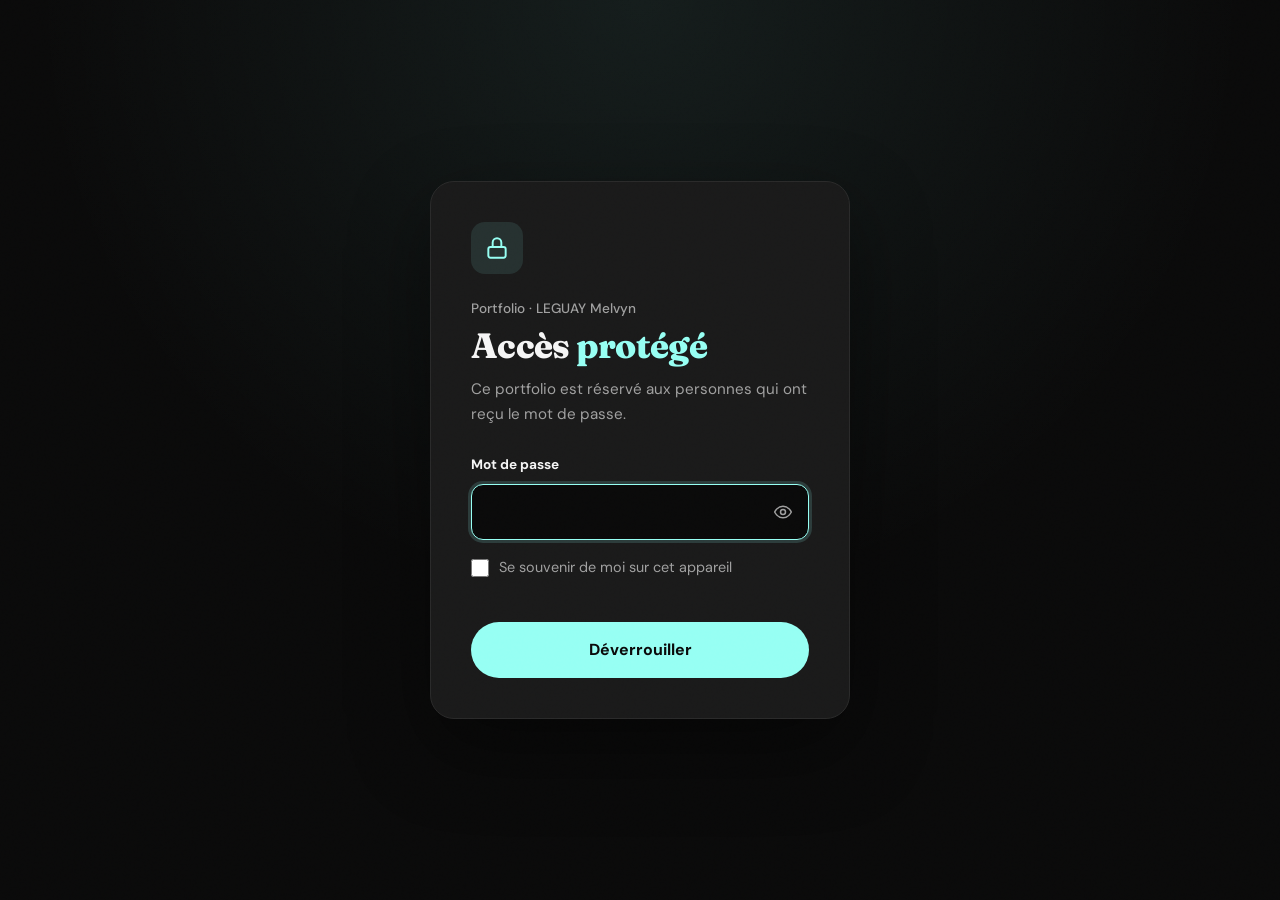
==== commit a7d891e1: "Chiffre le portfolio, refait les compétences et le contact, modernise les frises - Protection : le c" ====
--- a/competences.html
+++ b/competences.html
@@ -2,145 +2,17 @@
 <html lang="fr">
 <head>
     <meta charset="UTF-8">
-    <script>
-        (function () {
-            try {
-                if (localStorage.getItem('siteUnlocked') !== '1') {
-                    document.documentElement.style.visibility = 'hidden';
-                }
-            } catch (e) {}
-        })();
-    </script>
     <meta name="viewport" content="width=device-width, initial-scale=1.0">
     <title>Compétences - LEGUAY Melvyn</title>
     <meta name="description" content="Portfolio de LEGUAY Melvyn, technicien supérieur en informatique (BTS SIO SISR) - Compétences.">
     <link rel="icon" type="image/svg+xml" href="favicon.svg">
     <link href="https://fonts.googleapis.com/css2?family=Fraunces:opsz,wght@9..144,300;9..144,600;9..144,800&family=DM+Sans:wght@400;500;700&display=swap" rel="stylesheet">
     <link rel="stylesheet" href="style.css">
+    <meta name="robots" content="noindex, nofollow" data-lock>
 </head>
-<body>
-    <div class="cursor-glow" aria-hidden="true"></div>
-
-    <header>
-        <a href="index.html" class="logo">Portfolio - Melvyn</a>
-
-        <!-- Menu Burger -->
-        <button type="button" class="menu-toggle" id="menuToggle" aria-label="Ouvrir le menu" aria-expanded="false" aria-controls="nav">
-            <span></span>
-            <span></span>
-            <span></span>
-        </button>
-
-        <nav id="nav">
-            <a href="index.html">Accueil</a>
-            <a href="experiences.html">Expériences</a>
-            <a href="formations.html">Formations</a>
-            <a href="projets.html">Projets</a>
-            <a href="competences.html" class="active">Compétences</a>
-            <a href="veille.html">Veille technologique</a>
-            <a href="contact.html">Contact</a>
-        </nav>
-    </header>
-
-<section id="competences">
-    <div class="container">
-        <h2 class="section-title">Mes <span class="accent-text">compétences</span></h2>
-        <p class="section-intro">Les technologies que j'ai mises en pratique en formation, en stage et sur mes projets personnels.</p>
-        <div class="skills-groups">
-            <div class="skill-group">
-                <div class="skill-group-header">
-                    <h3>Systèmes</h3>
-                    <span class="skill-group-count">6</span>
-                </div>
-                <div class="skill-pills">
-                    <span class="skill-pill">Windows Server 2022</span>
-                    <span class="skill-pill">Active Directory (AD DS)</span>
-                    <span class="skill-pill">Stratégies de groupe (GPO)</span>
-                    <span class="skill-pill">Linux</span>
-                    <span class="skill-pill">Microsoft Exchange</span>
-                    <span class="skill-pill">Virtualisation (VirtualBox / VMware)</span>
-                </div>
-            </div>
-            <div class="skill-group">
-                <div class="skill-group-header">
-                    <h3>Réseaux</h3>
-                    <span class="skill-group-count">5</span>
-                </div>
-                <div class="skill-pills">
-                    <span class="skill-pill">Adressage IP</span>
-                    <span class="skill-pill">Commutation</span>
-                    <span class="skill-pill">Câblage réseau</span>
-                    <span class="skill-pill">Fibre optique (soudure, raccordement)</span>
-                    <span class="skill-pill">Cisco Packet Tracer</span>
-                </div>
-            </div>
-            <div class="skill-group">
-                <div class="skill-group-header">
-                    <h3>Sécurité</h3>
-                    <span class="skill-group-count">3</span>
-                </div>
-                <div class="skill-pills">
-                    <span class="skill-pill">XDR CrowdStrike Falcon</span>
-                    <span class="skill-pill">Politique de mots de passe</span>
-                    <span class="skill-pill">Gestion des droits utilisateurs</span>
-                </div>
-            </div>
-            <div class="skill-group">
-                <div class="skill-group-header">
-                    <h3>Support & gestion de parc</h3>
-                    <span class="skill-group-count">4</span>
-                </div>
-                <div class="skill-pills">
-                    <span class="skill-pill">GLPI</span>
-                    <span class="skill-pill">FusionInventory</span>
-                    <span class="skill-pill">Ticketing (Service Manager)</span>
-                    <span class="skill-pill">Dépannage poste de travail</span>
-                </div>
-            </div>
-            <div class="skill-group">
-                <div class="skill-group-header">
-                    <h3>Langages & données</h3>
-                    <span class="skill-group-count">4</span>
-                </div>
-                <div class="skill-pills">
-                    <span class="skill-pill">PowerShell</span>
-                    <span class="skill-pill">Python</span>
-                    <span class="skill-pill">Lua</span>
-                    <span class="skill-pill">MySQL</span>
-                </div>
-            </div>
-            <div class="skill-group">
-                <div class="skill-group-header">
-                    <h3>Outils & création</h3>
-                    <span class="skill-group-count">5</span>
-                </div>
-                <div class="skill-pills">
-                    <span class="skill-pill">Git / GitHub</span>
-                    <span class="skill-pill">Photoshop / Premiere Pro</span>
-                    <span class="skill-pill">Blender</span>
-                    <span class="skill-pill">BlockBench</span>
-                    <span class="skill-pill">Hammer Editor</span>
-                </div>
-            </div>
-        </div>
-    </div>
-</section>
-
-    <footer>
-        <div class="footer-inner">
-            <div>
-                <div class="footer-brand">LEGUAY Melvyn</div>
-                <p class="footer-copy">&copy; 2026 · Tous droits réservés.</p>
-            </div>
-            <div class="footer-links">
-                <a href="mailto:votre@email.com">Email</a>
-                <a href="https://github.com/TartiFloux" target="_blank" rel="noopener">GitHub</a>
-                <a href="https://linkedin.com/in/leguaymelvyn" target="_blank" rel="noopener">LinkedIn</a>
-                <a href="https://drive.google.com/file/d/1U8oiVSxj1oqTdxWoufsMnDy12orH7d-z/view" target="_blank" rel="noopener">CV</a>
-            </div>
-        </div>
-    </footer>
-
-    <script src="script.js"></script>
+<body class="is-locked">
+    <noscript><p class="lock-noscript">Ce portfolio est protégé : activez JavaScript pour le déverrouiller.</p></noscript>
+    <script type="application/json" id="encrypted-page">{"v":1,"kdf":"PBKDF2-SHA256","iter":600000,"salt":"oXYEAdDPG2DRvza8B5YdHQ==","iv":"YVAeZ9aE0Ev6Jzh/","data":"CqiFKnU1oi+GeP52mjJqbveEZ3xrMtJ7PkXvyBoukuxRquQ6N3NYOixUjWlw+cEoSG3b6ii2C05f98HHWtlRdIY0aFBODMMeZ8bRZ6zc5uq3UvOJ1qjywNba+SxUHv6koVm/CgTb3sbxBZ+NrkzTiYt/Jst86j8R7zGmyyA+NvKKKzpaN+5mLmJ1+71CqjLgMkNcWQBUQs65zMzXL3HwpoWMhxu5W9eW+UqrEd1/UZhXrEaCw2EUoqEb37EEewZcZ9r3nRzv/MEx49pskmpSaAVPLLN38ZyIXkh1S2c4bliTUQovNdjAFC3ud4wT4LGKTs1G0uGATI8ZPw5Ruh9qhc7XcHGj2NGSVqPtjrIfQJVx7//6J12eYY6pBVUdLCTTeDly9A+yE/J4a7yUY5wuM3cra97D3QM2vffsQgbFv1PCzkbVOTzu73fFEdgtTpXwJBWnmJNjl2wguO1ai3B2/78iOKhC+1rkYEUsfY3NAGFl5zNRM/WLUhgbiyc7hifuBD4Xdk69rJw+jA/OCnMD5wuoq6SHO/zoJrtbWIpB9nH5FS7cLKPU9hXLXwSvkSYLAWwDmlcoIKfmzRwlp/GJ1/w8778ypjNF5oVc3MJn0u728Cbs/J1lr3N19rb79tgpLhmmkTdZ4cHCf27U6rChUiFNMnjTp8YpG2YRI6w3sSChpds3eWWQvgtHHXcc+8m89ogxdZ/pdNBTYW1OKDg8MImNDzUKM4D17QtQIN4RHb5bISp1/KK8VH647e8E5339g949cbpmcENjaraH6hiol37o2Og76hu1JNuXR1YXTPtbhvWloWumCP3x6Twks3GAYga5IQ1dIcvrsEturHVDUSj7tI5sDfiR6S97DvjVXPJghtVEZIP4MqFqoYx+49yGUiy+8BZFjLlbLePLMJlRU37z4vUTM0yNZ3bSTji/pgk0ALzeqBljCjCL6NKukbDjBLPOa6LnDubb2DAhbvhjskOIYu4aUwWb1glCndhybzcJ9di7BhzaKZu5FHq/qSscyR5KrEnciI6Lm2b9ge2wdpbKe9MmdhB1sJu+cqsAcODsOSH2jobgn4OvtU8Um6dold3uVWP6v1rcTqXl2IMQFv87PDNcHmzrKtytT93uSU7vrPfY8WYQ7Pn2HdkmXN3lafnI+cwF9RJGuQEJFmsIMc8zbq8QjVK4V5ZkRfMfzrDk/iIonyKzPqfe3z1GuuxkHkyLSD9ppJjA2aRZTkdLPX1pgzWXBANw+uQgaea6HuNhtck3QNXs+08fXX+azt2jpHy6aBXzf4d1JzpxivVAFX8aURSVeahbJpmRwBYnaLzGIukXrDVI3FmVE9+GWtb/XCpy12So3dfj+NlZG+tGJwrIVnygwH0If8714RUxIXtSMC5hSMeRrXoJmi0whWl2HRxMZGMqIrhz+vG+d4nyNEezMrV/e3MxivC6auoDOPV8Gt1K8S3HHcxetJyfBnGIXtNQHB2Rs3Eu3Ok5Bm39wOhxmIi/i6EJghStJjeaoGBFidroOVWIkIswfypKTkAY3mCzJpHUl+RwqjUgEOESNazUltQKHulHBD/nDzOrzWtQ1/sBk4LS9x3JeyiltkAb1sFNVV+GPgWfkGQx5A/cAUiW1S7KJg6m+z0UnmmRE6jRBQ9ernnf5NeBTfvIfEkLDJhFPSylHO+nj5uFLEH7CwPF1dFFA8PfqT4Q5IA7synIE2tXXXcYUdqxzoHdohJVdBdZMj97mYz7OilSSt6582zd3X/KSnB15/[base64]/GVvLvDLQlrpLIbJhYq9KRMk4tMb3oDUHPZgJ/[base64]/yrnr51SJ2xMCfRKwRijJJtz/45YqBuGgagjqlx9/pWKKgL5wtNgY9YIOGuG+yI8z/4i+SkRZeA1SVot4BoM8u+NJNOzX2Hd6oNeSJMvw2RZDLMyDDVTP4/nkLNlkoVCnWcpoKd9Jro1ZXbKOe31m7+Vhf3J9B7i5RceYg/dPGjxy7IuLyX8gfPevy16gp6v3BQAT38KAvmQM+skNSWX9j/8S+yTEpMHDdAEPDL0oOPbEIY3p41GKHiT6x6CIZo4KkHvI0j1Pnz7fC66gYUFITiQK7Kh/IiUg7vTaPcjjv8GPxgPgtB+2n5NegDzy4nXuXurb+7KO560nRXVXeK1i5l6wzeIIqyDN7BY4puG0I+KlVN2FpcjWTGcxaXsBmUKEUUd6zG0MGGstcSPvgRi6AE5ExVA9jzxLMplhaOacm9dvg0wtSnntuG2As/RCQsi4//x9MAdx03xGWRpk/Sqf5FoJgywihVDHFiuw+RDZswsipr2aME7KyCKruqiB7GPVncypZabYllq2qkJlCUkdZsWO7YFzPiCjkmbDk5owpm8EbiFi3QlgFB8RBc6wMR7boraTgZPhrtlsfDR4TclpLZYNZ8qe1zi5/byIRN0ScipAOppjw5ShJzNooaiSl461B557tF+Pedzuej795ydkRLVU0QDeciFEt17DPoUdJDQ5nidCe3rdPZV2a0fiw3t7cCmm2lYhf6NrYf/dFK7tZ504d+UL+gX11SZNazKSVR2Qd7du/Uve+yM85CsVe/TSEGzU/UICBoiMiC25VZgC3cJSFQiGHIBWuw7f4Jibwv0euN8VyZoaVgeDd4XbaZ2i/MvpuTywDCcYnUTHmJiDc+JeUqnHoDELbDDggH18X7g1MdSvzIWOx5xc4rI8yMxnwGaM8C5f8SJeNyHF5Sex0wfc3G+GgpIaortDMICvHOUFNDjZk3sjr4DJNfjSqWPPz1Wbs7t+dwna8afJkGH1jTmiRtJt9pmwdCKvY37oQw1Pv/eN1x1+a0mtkNI8J2s99QqplIrrEklQsbnvi5LawWEszcd+MJvWKQN1iLO30/Kqa59cOwuGZPJ70RSifcnAgEoYNo5RCiz389OplbsfxYwR11+mShmBI0KFmdo5z7wnBNf7HBSo7QTxsQ5Xu+3bXTMIjSr+edsNBx1Fl3oc0Cr4n0KkgePuURl2Qf3IrkzCwNTJhm/yXTt8NKVTqeNwU2PdVK/5vYPxt1iZhmJdn5n3DUd+eLiyvFbplDW8ONB/[base64]/ImQs8yIFTImdqw7WlO0Xmz557CmUBl+uoXEXAGJe8od6LZngM9afIDtGXAowQfyyYiL2HBhMzmQMFRNyII6u6uKVY6s0YC3be1GXW70uSqc2W56oCQ1fcwNI+Bifb/82P1kalYR9D3mxSzqUeZcmvuas19n2RgWAu3IEaexmTmklyBtOKzdYLddT3n/xTvice9Nf06bohQi/z08Y+OnkiZ3ud/[base64]/vCzV2CpuivdXQzonN4ooZr3nBvCqp+n/3jHcvlbTlhwUu6At9r07Lws+L326EdZkf/Pnfzs4o9l5gkUPqJiBj9l/uXsgQLhdLZz7dpgzEj8+jUw2r31/6TMHwIXrPUunSlpRM/Uq1UAyN2GCo1mujzK3O2+Vs30SuCfysEJJJAO4OPuidXoP6OiWozduMgfFxZV21QUW0wVJzGJNIDG9Zm71gbcIOwMP8MwUSaZFNCLe2hS9mN+sosaardu3KKO2VPn/GxjAPXAqhidDrfJBvQ0SDD5YQ7c2OC/vqd9zaYCYKPncpt8u/zjcKWoz2QrzGj0OpJ5NnofOiCz1Xcnrcby23ms18axzah2g8ueFo4SRS3w/uTOOZpOd09Y5xdDoSBCPl0z+o7NMcdcJ4ntp6wUHK03S9ADO3Km9TueWfcEixOK95ioFgEkXWaTvPn6K/6zxh6LVuD5AhqM5KmvBZCqw+EnckMxkYtv27pcxD5wdEWAg74qpKqw7SbHHZXyvNuD10WJtNpCJbRQ8/pCnEqlWHx/ziNzYZ2MNonLOSZbHovSBozJbjVMvULz2Z19lQBP27QVCLtevtPKJKZcdcKph6KXwnNCvwREX1LN3lyROR0ZJyDSVUa6grNIPspnbjQpMJzf/LcRRpNVHimsjXeRP2UATYTDHyAf5eCUphqiPYyAxyXxFFE8k85tE39lfwUTz+fhGuOrhVWk2JQig6mGXXPtkQJ9FQKTX16W/1QNVrhG4Lcth+/wXyqoy1ty74aDcPMWczis6iW7cXVakwniiJ9fiCWNHWxwgl5ZjNB95ekkbPqze7R+Q8aAZLY3VqBzq4r6bcFjp/b0F95+50g+Mk7g1LM+q+Tp1Jhmh399gvm4LzVQiLmIHQRSWmrxUeFDSSvyvFl5iiowIT+ZgNRcKxlGh1Mh5s269sbiNXNON6/j1D2p2NRVJjuEdY6Sx3HaE3CL/cwcfzj5LcA1V+fIHBXhTOHd0k8r95DRCQcLgKiy+VbMQnVmqOuofeKQtfsFVNy04frCgzsXwEYObMQmFD03IvbuFW3mezD/GQYBzsqTzGelEA74CwzPHqvON+Kmjc/nwO03E+d/vjjvjcso6H1HV4SF78lJxmTsox/qulGyz26f0q30x0VozH8ivuBDHSsSjjBH7DjLOIp2LNnOqbI5NTuhDSuxUNTrANskDkL3aSLxjo8I4pDGh8R5XPYPQIxCXXOSEL5P//KvsJfRfADHBQ4T9XGEfbJqHj8UDpdFV5QnfeccdEihnhBpYQIWN9PF7i1tSeAoaZRGcuBqECTpdrKczFXy8HQok+M2X2ihL9Bjzh98PsWLd9p9c6f2owsr/2FYA+Oe/JepUpsDFn3elxxRqF+BH7324C3EoZ7G6VuEXwpzM2exmgua7PMyE2r/y7U4bUgKWRlxIcbroeZtHV7z2RiU3qVMEWylI8FfHa/y23eSAD8ZX5m5sUNYby0OrnN2KRq2AHnJzGzK4tAvs+G1oTFrLXxkWTjeZQsE5ecEtaI1LXQ1FzhRXLu/whMAYqIzYxuQ+et/EtltuVr+zKQVGB1694ea7DJMAk/yvM7op6lTWQ7oL67MMpUWVWVQFr3v1FJjkF2c1q91HgvkNPur+S0t/4BjlDDEijF5aRjy/sJ2Oe3uQRQeVgeZbvpO6OBr/9OD9XzuL/s2WerInl2Y2LTDGtaeiiHyGM/MHy2j5AstiewGPvFJ0jCuzvJrZiq9SregVUOJErTUyRx3DgoLaEdrpr+jjWT9n1EeyETrJ4r5jJBUxQYVnCivuV8QQSGvmt00io1dme3wNohbTZUR9UyW/HUf2OAntvxr+yu8gbK1jrzsYUWxBiRq/FzuIVIBuhiyub52aqzglW5wkPShUk94debiDoiDmflzsB4e+y4joHeeyMVEW02Rg9AyGMF9ooVIirCFpbeMn1684MmhZv7JYFXIBHY0jDj5WtP+8WRXatlt4V9+w48eZw60WS4grAz0nDYIQDLpYOmpYeUoUP8rzOCG0NJ/iAMDBuo4YZaodntSRDy1tBLF9NCzeOvTKeaUrgW7GAGKFovVuHaD+2tIdlGDxgQQlUrp4CLmvc3zu6Xb6+x5sfbeBuU7QhmNhOagTHJIIxUlV2bGnAv4xq/Q6I3qIc+Yzys1q0wBQn0AZm9AB2l3oneCtEtT4shq/z4bawZnsBnsZjK5uZKXxfe6Bm3WxR+r1Zmzt9s81MzMn7+p8PBO8Lc/bt30jUlIejz/QErfZTdbIsAvKz7Uubmg83gK5BNpnrs+JkqnRZKHj5+pxSKIQpj0SPp8763CWsBIYpkhEVGf8xRjlZjZpPaKYBNnNERcK50mEzzJ/D+ESjdW5nbTXxjQ7d92JvtvBZ+AMTjtiGkN3GfLFIndp+Y0A8Y3f0c+Dc3cbiPehD44eECYZ4StxlDPYjRfKGqWaJ6V6MVud9UcqWCvszLN0+RWK7RUlmc0CI+1XbqUsDIpGxGi+9r8lBmm7Sz99D6WPGoC9xJZoAFbYlqC8FyP/iv5DmOb7Fnk8f6G8oOxadjmdcxtSRhzhWbuf94O/BSGdU3Ib8WDDl0EbPtH4ng+mufmzBUVOeivs7QOozGs/PdBfcqb6cGfZDHco7LW7kzG7oitKQYKsdpnaA/7b/dGSd5A5dcAdsQFZh0i9I2Dxn6gBEDhdwm7vVZaH4gIRwZSeNy9WOF3+vfAN7JRWRur3lhNRLKAkHAqAezLLLV+t4kWJW/4F9dZepackPZx+qYPr0neYu40O9I3D7P0vBlgSsiRRC7RYuTmalqLyNwuYbC2/MCgeIZSNU1Go7D77VaCvpru2Icn3E2xOUp50lNr9qIF3Yp1Ul6Maf6folMpWpNWJcWAJEcrIr/zg02ww3Yq7XDCmZ8rU7NkLb1uvC/1OlDWRk+VXOmSv04G+h/7qS43Lt5zGeQ2RNpXBC/+WqyjbyHHQJcjPkSlqI1yGDCMhmBk0+smYCsBwbbeGN9FIRlSTW8t7ah/4Yq4Uyb1+3NOsz9g0qdULFKSySzhyad4EUpb/ZUp50kHeigOW0lcx8ozoRuDpSaaOKWwzvki3u2DkNiA93rTQMIs6KylN6OpTPV3PZ+gf9rxtOBHcGNV5/ZDcbYXFANdvsckkxvOW1kkNaXwb9h3+GXYA+t/jLlup7e0PToMK4JbQoHHQxaNF74z4PQR9PZMIQW8RvNtCZg1KDT21MTe1QbPzBkgVddIASG5QKqGUEi16PP/KU0gCKGE8Sbu4+vl+cy8fFtZj94iOd3gYGeFQuEaVstpYlRJFTZUZe+hZEiRXDpkMJ1GV39sW62BXQaZZQsD6WdzhfmAt+JEu0vPO5Qc/rkrHiofh63JF3AUd02kSVXYmVZO2tpdzXA9WxmC3938MCfGiU3DAt5UTcZakg05SH28B64CnbBDqYMeyn42lOvYkQYq9oTgOLcB6L+r/baE2k2toAU8LG+pzCuvaZ2shi0nrZBw74FbhbGpArn6Txhew5Wjrc9/h+7armnWpqlIx11hbg4PlPMK9heCTP1ymQyAqMqdw7muYdhVj0HyJ3QSBs2fN3LZNUfOp9RLr/evl2DfiGb8thcKipKBQgl+qStYg1iR9TqpIm050GDoYYUy+vGObGSq/rgwd/sGgovlfXIjykVGeTq7hOQCLVsSEi5TrE/lJo3cwG6sR581UmD1ZPsA8LrtD5zq223qr41aLsKfXDe/[base64]/OXGoqRgRrC0mLk/QBBTqiSsdyI1W8mJQsVY12kXGJ6wxiwy2dymVFv63OWbrkXzoHZvfzYIP3dOZcO8D2PWEJ7A7Oc2occR3TvKmBAYn1lhmJvG9138IXnmC7/Cp6uNAC2s38oAjxUAWqtCXYEvOXD/YIueWzQRksBaF4Ae+LtzQM9L9wFn7frZs7Vd6MyWRU/E1+sKfojEVXLIpGX72KZxXGqUt1H1dcc07nXW6H5BdWdnm5f20zjy799r2BopFiBYdC71vcxQ4Me96MwoXJFeYhyxrCmyKa5uU9OeVx7SEq/1FKfC4P/HZOfulaZvWH2neGWiUjoSLxPERI06fOUeC7XXUSL8M6rrN4ILFY5cX/[base64]/JOx0hdgRY7IDy2Tr947r8im86LmiKnwcVDpdhdXNNRSGzwRYKGgxCW3f2T0LNXnI3drq87S1dVAKfdUG5InfWKlWAuYmCxJsoNC/Q7VcQl6/6hB6QHp23FaqzRK8rskKEJtB8JngpqRtr4wXqxjqXbxMvaJkMSZM23bGF6wiO4SVYfxB9yzhLbXB6pQwXQcsfg14njRMdsCLEJp41ZsRG4LRzRLL+92IvJseRC47zTOeWLnXOzjtZBcTf7FD0nRPAv3sJ7XupiBw0yDsoV/LGeUYfa5QrZSji0MRfrDJyKfuZbNM8Ar5pXEXVOKjbgTMIAXuz1QK8UPs7Nq5YYuZKA0+4ioxWl0KCWMzbApgHV47qJIr0yosXr7g9y7R/CXD5DPHdjm9ZzH2PqnbamoE98PGBVw2VhN7iII02iGiP/mrZflxAlrblvfAEw9SK1ohwkhL/1F3fGUAiKzjJvg6mQanz2eDT8GSEw977G0Hm8xiyjnH94BTwVFWVqGHJ/TdQ+8UkcxDf9AQDrCbVn13paVbCfvJ45zSZp55RwMeCJljoukLAnt27hnwNlPV69StuBuGe2O99OY2vPZeigJbszgHi/mw75F9tczkqVBoczvCLGyUVn4VVJ0O0qkOaXtY1CECglyn2aL0l4QHPHy/7zWi1im04E5ejUcutc7Z35yoartPty/4bDfL/E2LnclTNR/NVB62GDTTV+i9U6ovgeCjsM83zSJOjK+MklzxYS/2SOEQbnbSB5k5tnbxt6W2y5hpeK+zJe7LZWNBOnJmiVWzWfqEvr3KpFsII03Kh/FAHNjdaipC192L3/nI3JqtuzRtxLXTmRZHTo879KZ+ZbVFZQVrd0EkMbO6xIAzldaKZ/hkGjJIzuiJNNztUrK7u3aC1tqaDpYsoW+cJl4WqlfMs1shvnEfbCgWOIRbQoJfZn4+z8+VDUC+vL/NswynU4CCmRou3EfI6VZQYEKDHWZv48kRZ2kO/pDYI2zZD0E2+LYbDSKuqyxF+si2ozEUB/5DDU5WARGEofq2XI5tQnOCoOW3zgdwI5zDrZAQFGNHEefNBlurRHVgAgP6USFAs/P+cutwYQ4g5yZCqyBdZNj7nmiDfrXt0LN9XTPn/ahV/nsitzEPRvaG9Qzdq0A/CThBmiFhY01+XIwVE3544tsj9J0cYjSwsRmX4rb2EHsBp+HZ7Hky9DILa5/KpsgUjDIAWwycnOiFARqk1CRX7UJKEgvWhLzKw7z0AxdqVGrgH/8THs7Oyr3fC9k9wo6M70m7QaQbB8AVuTeMOMnnm++TPj1hZtF/sfaqaJXrnDf61qrMNfPt5z5J7+lNYImS3lS2j4G1c0AYkrbzCJPOiHaCNaWQDHC8FOTUA3NYKEOTou5xZ8iQ5Z5BTsBdLrvCv7Qxt/pOdpQEDz25vHEURLccUCojr1ezKGB8x07kb4QSAlPdk8/Ab/0Mo5KWSqFahPgMJSim6tYHghFSmY2kKV3gn9RrD5jiyINo3S5rtsxIX/xW2DN2R3BWMQXQgIAk8SGhXI4qww7HRox+3dsqrXmORtlMxV7AwTv1Fm9ffx4Uk/Zi2TubaXCuic020UdO3ShSTgE/s9OWvw8crny9ECfsFbPy1PAPdAWBCkl2ljqdwoddfuEVvM6KWAqBMRmi8MTqIgIGdPhO++GzutZ57VriUDRiM8v5uegoBtipP8FgZ3SaH3fcv1AF0/wPDibmqhkc+clEf8Skk+CIcQE1LD2EExKcqkIePj80u3Betw8MmgAD9wR5RV1tLz2n2mnxwFgCqMb8o29eegFiu7BmdyuYBNvIJJlADiS/KmwiHWuXbtsfZ0PlpiWY8OHEA9sehY45L96IXStjAr10f34f5T1gPjjNOBt0vu2SOIeDMFy7KUJmsncIJZx7/i/rYtRMaJ4OlCzmJ3VnEUrbUXShMLDr5cckaFtUEwpQ8Mw/F23dkko6fcNlzU4FzSmtOuAUzfXOduxNC7tAbA99sQHHqYM8LqqOCF/qp7M+T/RrcCkhenwULXvTeTEhoKTX3eD+z3A44D5cwIlA6jmFuyk82n24lZ+dRiM0iZF4bcoAabTbJK6lAV7QoKUOarcE+fGOtAOk5JNLjJqy2vV3nkFdGoN+EUJ0JDSKmRTcyfoHk/vXgtW/pCcNXObFlgkoB7+VTIznjM+6V0hTHMyApIycdoSPZqOvuXaymBnkbHIqC00U3/HYoJrs8nNcq2TecJJ4d2w04U9IpP4Ep9rC9nDcbNIsEWIYDVff/aseXrvqLxiq6AafWkJXe7gngtcGEQTmRRaDE1JDJhc+MqyfGrMu0fOsckA3UlPPy1cLXI/FZDi7L+YcBdMZJYZsN3ky+9kcDy9rV9EqVN70u1hTA9NtqEAx1QjQ3OvNohnIpPTq7rwu9OGqV68q+EUegjyDHPO09McXCDZVZL08rqnYEyEJLn8X68yUfVoz4qmCsRsDMpKnDiD/2KTns1sF4eyLmq/[base64]/38uxUMzfbb8hE3vMwI1FYwnVlZe1eBEtQatWYzaK7WdeJHGkF2RX30L1z42erCt0ZwP/12WcmSJS6TQrz/y5GV9lvdXYl9D4jBcWTSxkXHpNOZZNnrvCoWQ7QFXsVklmQNPeYVhHjLzRpLiV0BcroGUFKiUtqnNbBNOCuEt8/gC1U9ndXUbBCM1j6JL3kdlwYtw7+f2vd7ezGX59TCGQFhgJaKQyUhjmPAtV2BKxGOy83v0yY5ekTIeDc5XsFsfrq8nFx//tNx4U68CmXVQbWpjYghrzD/mC7Gr69BUKjw/MZfzE9uPL811qsalwyS6uD3ktA6VwaQtCEI+DyKbyM27MwYlsGeh2JB3c3cZdHuVDpC9NVgXINEuV25H9ny3CbmN6kCyDQrQsV72dL80quNatTj5D7/AF6cXkjfmejrMlGzgEov2ym3k1hZg3725QRLxYxfDThgjOtZwEoySes9yRIafqbteYlJrBgQTJtWkm3yxoEi7CxfKvMRx/Eo0PTQIDEd4AibI6jaNzHUcUA+xVxSHiLsQlXNOQTe+eX2AAF82aBqnZA2E0cFjqmQ7CEAy1EUcLM71tOuWSx20ViU1Kvj7JA/lAhuTHspXLenO1SlOMn4ufhRT9kfnvDOAJ7ik31XVj3WB5MDBZtTcgcM6Rf41Dhf/Vr8D8S9wZb/EhZ1Ow36FIfn3tZBHozYnTol5jNhUOBmr9aFtBbiIbouCf7ryv4qXxcLnUvysOIXmz+h4NeEX59QAEZZhlVq0m9PEcs81tzkOyn1AbqKqM/w+Hjxv2WK0XglKQ1pjYC1yoxUnWALXnI02mL4ypzQgG4P7w3AP/LZve6kNlczFgoPgtuU1FOCSbhQlUWEy3KFX51SU+VfDEjJ7+1i6/wl7FDiDuoyxMC40e0PCN/QiUcw7i8Y9R6Tg+UD3pWKh3rdARfWaogJT0Nurukj6+qKjOVGAWrt1N2X3V8dUwqRd9PFAdrFvyV0YmqRNQi4pfPsh8JGMKv7T3LNRUV/Zm32WoRjshDo9mBvBvFJTRmi+RwHVMbUpA/LT/6yn1ScAucpxYO25R2Rx5YLrOG3c5gDpRkV5P+nHKhKk/CEK3TT4lkkhfWk/MUAAVXT4OygA0DbSfxiNogmNW2rWvZ14W2NK//uIrDAJE+coNyvpb0UbWIyPMfxe+Pz5u1cI3Em5f/Pu62mPkEl8gMSRlxs1398+i3fKI1Ug+PjfPHUQmKSNrTT/uwQewttY+LONk5nEUybvp2pHX+nyYSgrEbkZWcxeGfw+MzUqBk4H8JmWG/CWd/SUCFC938yn7xdf2doZ4mNokYG8vI+1Uh7fiCae9+kX+OHSpC3N9uAgFwNT/V0MBy9nP30zZRYSAIHHUlBf1ZMXYoCyewxjHBff4ie6GZzUkKhdDn+EJi3fkzuUmwUXuaChiRMfMNR8dIyOIStqCwb2HUi+6XrSBS/oVDaOUkt0qMWs1D6DUNy545fy2xUWm05fKuToBpnZFHh7wI9dnyY8aUZS7qNkGFO3237Hy88w43piIQeK7HF/o//UJcSbl8qM1yPvObkE6Y7dObqNOdYM7ZB6mBzcsDE32B6qxpRJGI2Q/uwqQiD0kINrl7/CqrsOdrs8swRqKX2wxo76neWNoholNg7rqLpHfsbrtthvIBYbZAV0zD/l0eFcj6pAH7BgOp9HupNb11XlbtI+YbK4tSUydVThMfJ9CcR/zwkEd3h+XR9kkUTx0Tz4EdE93gaUa0tGUk1lMEPdiblipVOyCTL/DyzzsKWiiJXO09kIk4vzMel2x7jZ4ryvl2wCN+lQ5fPqrMBXbFEO13Azj0lJpNfzPEGpmBPth3gJaW32yQ2ZoFtOzYJnCYpMPgifXp3IS/suqhIioRDLHrFmYSp64bO+l9Wilaj7FaAa5PQOD+RyxMxI5WUp0Q0oMruujVMCWJvGgSF7ge/CR4C54U7LnCUxmg5ehOsXSdamkjhU9Rs8rdHFBq/K3ys4KqW83qvCwyDtKDsWFSclnatwXN9rKkuritSyB4UMlx+HJNJwnd8fwS6rcL8uKZUqBPtkUkMdvzbHi9jDjLqOsLkcrsW1qr63RQtudq40iftNheEtopisAhLrYZCD1tuTkIHN/TsMko8QNpwu6ZDjEW62tMrbl+/c7qA3ZeVDoFDHO31a71N+3EM6Zafs8rOJvqEubFGe8PfsesM8eILTsibrgSsAUWVDVV5O6sw3Ypk8BF4WzL0v7aWisA7b/yFesVjldAXAPwO1pETyuZhbcAYFWQnVCQtjnJJD/xU+6natmBb9wHgX9Ga9puc3IRW8V+UYN+a6zLcYce0LRIUdnnUngu3ivQ6ZinsmDrR9mb1dyjFt03sFXUmi44Lw7nncGgtCHovghouWyy7dxu0+sFZorJ2gHuBbc+Rerq6zklTnhtC/9UZc2DZ5qH9PUxJrE+lRsiuHIHPd35MtlxIxaVpuASKGndcgCYmSjHvqFEROXXisG01p7f7V/Wg2QngyWdKHLSY/hI/PvWTtQh7yNGcEOfDCBbQosu8thxbwnfoTPGzS8FlfurfLXDApMDOeg0gvQu0DeZdPDSXZnPvEjl5eGhSc3SGdV+sPCYyEVGnk4QXbIMOyGJ1p4ICr1QvgC1Z+W5ZRQCq7aIttMnr0h2S5H3RvI1lMGkpMDI5tajRqQyn1adIjZgBcx/iDauG/KkoPAEj9e9dlvtasZ5LoNzLl1splue9Gl67dxMWLDijFd6fTqwHf2Y72HbjPZVJfu7Q5lNiProHF2YIiW8Y8exAwcX3wI8hynTj4WBCA7QEKdsT641w03SqZaw2NfpBXo5C2ua/[base64]/72CHb0boRHe9noMLP3Xidcgj/HtrKuhTWOOlXctlUlj8+fcIg3B+FoQu2ODW57y9M4Ahn9NI7uvq1W4S20zOoCdir4BebNFOqUToN8/JP9qUpKjxVYhv63v9mYmn8598BKca++PrJYEe2ycnu+6qTgrEEkWDYbLks0hnYUxQe4qpJ7GPjvmQkzwCigmOWK1i/AioqVCcseaCoTqV42uHK1Da6tMIa4VdlGLbHn9o3+NfiX8ejraRTPYM9j6E+gV2zcJeSCzlBpK4jZU8vL5bQGgS7ZUKnhdVaecnQDFt+HPK4iIoAMVsidPPeNG6Q9KNWVzF1fJzFeIkIE7HM9LzZLCuJdpq9A/t+1KqjwsmUTYMb7tTMmagY6gZB007SbyQArdJ5ykmubG/z9PNlK6c1lzMUcCJgz+k9Ch6r8aWz2eiD6Kca0b2ErIgA9opF6p9bEC/ikjAwm3Satb7muzAWo2tgL/TsdhmPVDFHgFckQ41gmD2rlc5hP64evkj2BgZUuLUBqdrF9GZaUcyNoxeFKujXPKYJNtHohZUmDPKXBs2RnOlreg7AueuT83B4CpQ++PGRzuTQnlyPKBj7HqTFYQahb+T4dusPE2EVozlc7ddravQ46xbpuLNw3mmZ4Bpc5eVjKN9xeDDuh/ePAEK38My1W877Mk2/eumvMg7ELwwm7+cXhdF/7CizdEo4j05qFzmgiZhYI46N6JahrEIZdrUxMTqwPVDOoKFioiAb1oSRgpubE+Vp05RPk8TIHxHrXDEd3vIw9HLS2ck6p80xvfXnbz+9CLwHp6ynmPrK9NMRV/kMERSlABzz596F1A0jx6Q/[base64]/[base64]/ha/dJ8Fgiv4fSC9uEyohBgmo9bugpyzYsIfaeJYKuu/[base64]/JFOfnDaZq3gzaxbBkcBKqp690MrtXul62/A7deoPGQ5j4dhU4M9miKqzvGo05JWvvGFqct0euSc2EuqW+bxOzOINS6gpU+HItD2rKQR+EfvHMEtz3d3piRHpD8zKOeyKsgCvASTOUBuGc8Dy6xWEMzrZuyO8q8R/QDTweTL+ahAdFRCnajwpNxnCe7m9IJdNGFSUX7zWo13nWbgebz6ncwNOo0amC1iEr2cDfPhMgKkUIlJznjYBPD8TAhKDI/Yp+JHLuF6R3jV0uMYxqzo44HQPngTFbAp3HbesSpy/5xzghMslcIPYl6fTm9Xv3+WTi1RNm4CKt+PKF+MyQz4wed4BiRAsoqc8m7T1oWgsMCbiWAii4RTEJ1zVn5ybkpl0OfypLlLMuLiFBBdO5W+ETceU3iriI6bfmlD5NawJ+tn/YQmWE6oKLRbrzoej6t7qqWwEj3WPR6dDzI6q3rNVQDiril83wM6rBTM0FSDqGgrqJAfp4qx8/imBAX9xkGHh3CSKeCb8IbCnhCiBc1RMYiB9XVFoiK/cGAEIDVmtdWLpEeO+0VfiLGvs0+xZUW8K78jBPV3uZXdSTueGDd0NCyHhdXvPc3tHpUw6LgEvplwIYVGYFzL0mUWkwyXtbEkt+wv3WGtwVxGwsLqMudtWOUR9NU5+JZj3UlLGBWDZAXZzghBI+UPfNm94SpkfcFCz03tXaLuqFb4+Bw/IoxTwWwynoFdUxj6Q4JrwOnDzp95gYobI7r7UHZ5PHediViTwW9rc2wnku+9nOSXL2SFGy2SYQ4M3zlPDcz+8+5nvm0JTHVmYXUVYrOOnDZ6/JnZ8/eYPJh+nqUnOkTflnpKg8u6XLGZIRaI8ZYpsQ7dOReUwsLpZyvOjSUmo4y6a8eZueeYVV/yRBhNsJAPSiBb2k39iPR02b5o+X1EtfEURn7EKD690s5PUS7SAk5ib8TKi6zR+sjOZ4GAPtOqbAZIDUiGRNWkYrZkrbPmg0aADJNJld6imf1YAdIlBgBGzjauOaKh8s/jaZ20yefcBmQZsRLJW6MS1QE8xbZ59ZBQrm5wl8y26VdkFNMGnsNXNC3TfaI78jKJbwBw3YKI9/[base64]/qTKLuEcIq1tUWIU7cfDidp9m4OwELR/nKGZisllPMsHK9bWDE79lQVgUlhWl8CBxPpk0L10mD5JKYEZG+F9rdh5A4KCNaGtDOCoZ328W6m7BfC9/ju+fzLQjEA+LYp60h5WgeJjZyY5uvFBhK9RV3DBm79PW2mTvnZsm/TTZCPsfeur/[base64]/rFVeLXdCDJW4TiM7+o97KkXUFlIb0seOM3fB7NpDvRN3PlQZWcaEbPDT44X6SdeV4JRkO4iKHcfzjRZwU1vLLfU1wGAegxEB3KiW41mScwpp449BQO4BfEAkl53V8hxVPdPCIDl7nWvk/tLqmyNWdllAf10745lY4fTQPi0DVrqDNWhoRZvuaV/MQDaJWZjcGeRTdXDC1b/Vo4RvNeyvj+fzgtdB6cD+eKjtJ8KEhPzMGzf4lv+51zcAA8CqCqpSr05La7RSR2GUZcgtlyTcR81ubj78VCuHZ0SPZSQPA7B2IXHl/w2gGMQDM+mGQsbA/[base64]/ssW/rN68f9iTCbN5rAkHA8xCseXqUmVZ3AW3Wf9b4uGo+VaNI15mhGYNsuz05lAv67CJkpXTqHTdCQRZiPMPCZzmc11TwtmRHNAnZ3fZ+LpDnaLbfN9W/95sr1/s9LGy3b7/OQBcd/1g1Ufr02N5tra4XD3C6HtY1fMPJ1wBxL0Y1vXMpb5yobdRR79v7PiaBHTHbRjZdQ7OsVUxtuxl//vE8KSUNjTqy+CR2IzUOzcLX7glfgtGnXUkrw3MnvmK5z9mtHdZEUnchbaY8gz2V2mceJWqCmA9gO8Iyh/NgaMwgTOQUiEWk0dk0wZf0jPvZMdV9Q9+4jQ05i/duZN5mw7GpkLs/PEuVZxABRgptTCZYmdg28Vpt5jV1snwvT4N0td7ybsoVFba9PwAFk7DeTmwdU0wuVl14GdY9yEAQMGhtrA1H2iXkKKCZwXK5x+rrBpWyxivut8rYKTI6e2zKj+8liff6s/72gpH9xaPSRv6J0X2YA2YDiWw2V0tN/bIEZDIHFThQEBhG0DDYIK9r8JzuSnWReMC5MvtHmrRhkW5y9oxZ/IzLQf/eTBUQox7KlkGQjBllFjiFXNzmhrn4FQ/u4fugXxI/MJKYDM5xSAMw1yEcLMRA9t9nBVYG1IuQF3dvt/rded0g8s+UjjDjFT+Y/evH1/bDGdC29BialEoP0sgwmXoHTERpwFisWDw/[base64]/4QdyFgjTE+KmBf/Zt0PUsoB6LkNJP+bqDSLVqMvw19gA7AjR1DMBJLP5W5babV1iSKJxccZtMP+AS1aMp0gujLcwzGl39VdmB3CzJ4TXx7pMGxWyYbQhFfvRC97gkc8JUGT6t/KUFIrSbp4TG/KhVSvTQOfGegdIVozNL8xyPNZ/1Us0OqlUY21QxFVMUzngaLDLvRFGSP2TCDUF5R2hx02X+nMvOUvn+5deaomLfaYyeqA6nGuWqDKZmbijuR/UZ9jmOo7l/YsS//FunfIg82xO8tpLqT5QTcktqgDA45Qh1kvxuJog3sChTyId5ZLWksfVGYNUS8n9ueII4dUi8fKXIDewwHkR7Yv6hFqpDZRFouw1RwFbpFw6OlW/6UHSmjmvpPOYfhq7ZchBEpu0VYEyMp50ZBaZW60a3mCdxQqXoyyYXxFROKQpvcq48TpcvLiaPQ8nmRWB6gSzsONCEwZEjiX6Q9dPgypGSqoqSPSCdO6f4KqxBWnJ8xSBdBZ7jGOfzeWen/FiB6SL1itB1+m0v6HqfQOaCVmKImPZY7ZWxLt76tWCoNbaogOD2zRfGqXqyryllaQeSVKc/[base64]/iZEI094ZSgr071Rn+si2ZLoODzNSV3EFCIouF955xIcIfmtVCWDvokwQXAsIr1blywoCv4O6pDp6fhnzr3Rq+"}</script>
+    <script src="lock.js"></script>
 </body>
 </html>
--- a/style.css
+++ b/style.css
@@ -288,123 +288,6 @@
             letter-spacing: -0.02em;
         }
 
-        /* SECTION EXPÉRIENCES PROFESSIONNELLES — frise chronologique */
-        .experiences-timeline {
-            position: relative;
-            max-width: 1200px;
-            margin: 0 auto;
-        }
-
-        .experiences-timeline::before {
-            content: '';
-            position: absolute;
-            left: 50%;
-            top: 0;
-            bottom: 0;
-            width: 3px;
-            background: linear-gradient(180deg, var(--accent) 0%, var(--border) 100%);
-            transform: translateX(-50%);
-        }
-
-        .experience-item {
-            position: relative;
-            margin-bottom: 4rem;
-            display: flex;
-            align-items: center;
-        }
-
-        .experience-item:nth-child(odd) {
-            flex-direction: row;
-        }
-
-        .experience-item:nth-child(even) {
-            flex-direction: row-reverse;
-        }
-
-        .experience-content {
-            width: calc(50% - 3rem);
-            background: var(--bg-secondary);
-            border: 1px solid var(--border);
-            border-radius: 20px;
-            padding: 2.5rem;
-            transition: all 0.4s ease;
-            position: relative;
-        }
-
-        .experience-content:hover {
-            border-color: var(--accent);
-            transform: scale(1.03);
-            box-shadow: 0 20px 60px rgba(150, 255, 243, 0.15);
-        }
-
-        .experience-item:nth-child(odd) .experience-content::after {
-            content: '';
-            position: absolute;
-            right: -20px;
-            top: 50%;
-            transform: translateY(-50%);
-            width: 0;
-            height: 0;
-            border-top: 15px solid transparent;
-            border-bottom: 15px solid transparent;
-            border-left: 20px solid var(--border);
-            transition: border-left-color 0.4s ease;
-        }
-
-        .experience-item:nth-child(odd) .experience-content:hover::after {
-            border-left-color: var(--accent);
-        }
-
-        .experience-item:nth-child(even) .experience-content::after {
-            content: '';
-            position: absolute;
-            left: -20px;
-            top: 50%;
-            transform: translateY(-50%);
-            width: 0;
-            height: 0;
-            border-top: 15px solid transparent;
-            border-bottom: 15px solid transparent;
-            border-right: 20px solid var(--border);
-            transition: border-right-color 0.4s ease;
-        }
-
-        .experience-item:nth-child(even) .experience-content:hover::after {
-            border-right-color: var(--accent);
-        }
-
-        .experience-date {
-            position: absolute;
-            left: 50%;
-            transform: translateX(-50%);
-            background: var(--accent);
-            color: var(--bg-primary);
-            padding: 0.5rem 1.5rem;
-            border-radius: 50px;
-            font-weight: 700;
-            font-size: 0.9rem;
-            white-space: nowrap;
-            box-shadow: 0 5px 20px rgba(234, 150, 255, 0.3);
-            z-index: 10;
-        }
-
-        .experience-icon {
-            position: absolute;
-            left: 50%;
-            top: 50%;
-            transform: translate(-50%, -50%);
-            width: 50px;
-            height: 50px;
-            background: var(--bg-primary);
-            border: 3px solid var(--accent);
-            border-radius: 50%;
-            display: flex;
-            align-items: center;
-            justify-content: center;
-            font-size: 1.5rem;
-            z-index: 5;
-        }
-
         .experience-title {
             font-family: 'Fraunces', serif;
             font-size: 1.6rem;
@@ -452,7 +335,6 @@
             padding-bottom: 2rem;
             scroll-snap-type: x mandatory;
         }
-
 
         .projects-grid::-webkit-scrollbar {
             height: 8px;
@@ -529,169 +411,6 @@
             border-radius: 20px;
             font-size: 0.85rem;
             color: var(--text-secondary);
-        }
-
-        .skills-groups {
-            display: flex;
-            flex-direction: column;
-            gap: 3rem;
-        }
-
-        .skill-group-header {
-            display: flex;
-            align-items: baseline;
-            gap: 1rem;
-            margin-bottom: 1.5rem;
-        }
-
-        .skill-group-header h3 {
-            font-family: 'Fraunces', serif;
-            font-size: 1.4rem;
-            color: var(--text-primary);
-        }
-
-        .skill-group-count {
-            color: var(--text-secondary);
-            font-size: 0.9rem;
-        }
-
-        .skill-pills {
-            display: flex;
-            flex-wrap: wrap;
-            gap: 0.75rem;
-        }
-
-        .skill-pill {
-            padding: 0.65rem 1.4rem;
-            border: 1px solid var(--border);
-            border-radius: 50px;
-            color: var(--text-secondary);
-            font-size: 0.95rem;
-            transition: all 0.3s ease;
-        }
-
-        .skill-pill:hover {
-            border-color: var(--accent);
-            color: var(--text-primary);
-            background: rgba(150, 255, 243, 0.06);
-            transform: translateY(-3px);
-        }
-
-        /* SECTION FORMATIONS */
-        .formations-timeline {
-            position: relative;
-            max-width: 1200px;
-            margin: 0 auto;
-        }
-
-        .formations-timeline::before {
-            content: '';
-            position: absolute;
-            left: 50%;
-            top: 0;
-            bottom: 0;
-            width: 3px;
-            background: linear-gradient(180deg, var(--accent) 0%, var(--border) 100%);
-            transform: translateX(-50%);
-        }
-
-        .formation-item {
-            position: relative;
-            margin-bottom: 4rem;
-            display: flex;
-            align-items: center;
-        }
-
-        .formation-item:nth-child(odd) {
-            flex-direction: row;
-        }
-
-        .formation-item:nth-child(even) {
-            flex-direction: row-reverse;
-        }
-
-        .formation-content {
-            width: calc(50% - 3rem);
-            background: var(--bg-secondary);
-            border: 1px solid var(--border);
-            border-radius: 20px;
-            padding: 2.5rem;
-            transition: all 0.4s ease;
-            position: relative;
-        }
-
-        .formation-content:hover {
-            border-color: var(--accent);
-            transform: scale(1.03);
-            box-shadow: 0 20px 60px rgba(255, 150, 150, 0.15);
-        }
-
-        .formation-item:nth-child(odd) .formation-content::after {
-            content: '';
-            position: absolute;
-            right: -20px;
-            top: 50%;
-            transform: translateY(-50%);
-            width: 0;
-            height: 0;
-            border-top: 15px solid transparent;
-            border-bottom: 15px solid transparent;
-            border-left: 20px solid var(--border);
-            transition: border-left-color 0.4s ease;
-        }
-
-        .formation-item:nth-child(odd) .formation-content:hover::after {
-            border-left-color: var(--accent);
-        }
-
-        .formation-item:nth-child(even) .formation-content::after {
-            content: '';
-            position: absolute;
-            left: -20px;
-            top: 50%;
-            transform: translateY(-50%);
-            width: 0;
-            height: 0;
-            border-top: 15px solid transparent;
-            border-bottom: 15px solid transparent;
-            border-right: 20px solid var(--border);
-            transition: border-right-color 0.4s ease;
-        }
-
-        .formation-item:nth-child(even) .formation-content:hover::after {
-            border-right-color: var(--accent);
-        }
-
-        .formation-date {
-            position: absolute;
-            left: 50%;
-            transform: translateX(-50%);
-            background: var(--accent);
-            color: var(--bg-primary);
-            padding: 0.5rem 1.5rem;
-            border-radius: 50px;
-            font-weight: 700;
-            font-size: 0.9rem;
-            white-space: nowrap;
-            box-shadow: 0 5px 20px rgba(234, 150, 255, 0.3);
-            z-index: 10;
-        }
-
-        .formation-icon {
-            position: absolute;
-            left: 50%;
-            top: 50%;
-            transform: translate(-50%, -50%);
-            width: 50px;
-            height: 50px;
-            background: var(--bg-primary);
-            border: 3px solid var(--accent);
-            border-radius: 50%;
-            display: flex;
-            align-items: center;
-            justify-content: center;
-            font-size: 1.5rem;
-            z-index: 5;
         }
 
         .formation-school {
@@ -1084,55 +803,6 @@
 
         .source-item:hover a {
             color: var(--accent);
-        }
-
-        .contact {
-            background: var(--bg-secondary);
-            border-radius: 30px;
-            padding: 4rem;
-            text-align: center;
-            border: 1px solid var(--border);
-            max-width: 800px;
-            margin: 0 auto;
-        }
-
-        .contact h2 {
-            font-family: 'Fraunces', serif;
-            font-size: clamp(2rem, 4vw, 3rem);
-            margin-bottom: 1rem;
-        }
-
-        .contact p {
-            color: var(--text-secondary);
-            margin-bottom: 2rem;
-            font-size: 1.1rem;
-        }
-
-        .contact-links {
-            display: flex;
-            justify-content: center;
-            gap: 2rem;
-            flex-wrap: wrap;
-        }
-
-        .contact-link {
-            display: inline-flex;
-            align-items: center;
-            gap: 0.5rem;
-            padding: 1rem 2rem;
-            background: var(--bg-primary);
-            border: 1px solid var(--border);
-            border-radius: 50px;
-            color: var(--text-primary);
-            text-decoration: none;
-            transition: all 0.3s ease;
-        }
-
-        .contact-link:hover {
-            background: var(--accent);
-            color: var(--bg-primary);
-            border-color: var(--accent);
-            transform: translateY(-3px);
         }
 
         footer {
@@ -1172,68 +842,6 @@
                 padding: 1rem 0;
                 border-bottom: 1px solid var(--border);
             }
-
-            .formations-timeline::before {
-                left: 30px;
-            }
-
-            .formation-item,
-            .formation-item:nth-child(odd),
-            .formation-item:nth-child(even) {
-                flex-direction: row !important;
-            }
-
-            .formation-content {
-                width: calc(100% - 6rem);
-                margin-left: 4rem;
-            }
-
-            .formation-date {
-                left: 30px;
-                transform: translateX(0);
-                top: -40px;
-            }
-
-            .formation-icon {
-                left: 30px;
-                transform: translate(-50%, 0);
-            }
-
-            .formation-item:nth-child(odd) .formation-content::after,
-            .formation-item:nth-child(even) .formation-content::after {
-                display: none;
-            }
-
-            .experiences-timeline::before {
-                left: 30px;
-            }
-
-            .experience-item,
-            .experience-item:nth-child(odd),
-            .experience-item:nth-child(even) {
-                flex-direction: row !important;
-            }
-
-            .experience-content {
-                width: calc(100% - 6rem);
-                margin-left: 4rem;
-            }
-
-            .experience-date {
-                left: 30px;
-                transform: translateX(0);
-                top: -40px;
-            }
-
-            .experience-icon {
-                left: 30px;
-                transform: translate(-50%, 0);
-            }
-
-            .experience-item:nth-child(odd) .experience-content::after,
-            .experience-item:nth-child(even) .experience-content::after {
-                display: none;
-            }
         }
 
         @media (max-width: 768px) {
@@ -1259,29 +867,6 @@
             .hero-decoration {
                 width: 400px;
                 height: 400px;
-            }
-
-            .formations-timeline::before {
-                left: 20px;
-            }
-
-            .formation-content {
-                width: calc(100% - 4rem);
-                margin-left: 3rem;
-                padding: 1.5rem;
-            }
-
-            .formation-date {
-                left: 20px;
-                font-size: 0.8rem;
-                padding: 0.4rem 1rem;
-            }
-
-            .formation-icon {
-                left: 20px;
-                width: 40px;
-                height: 40px;
-                font-size: 1.2rem;
             }
         }
 
@@ -1446,128 +1031,6 @@
     .section-intro {
         margin-top: -1.5rem;
     }
-}
-
-/* Verrou par mot de passe (accès au site) */
-.access-lock-overlay {
-    position: fixed;
-    inset: 0;
-    background: rgba(10, 10, 15, 0.75);
-    backdrop-filter: blur(6px);
-    display: flex;
-    align-items: center;
-    justify-content: center;
-    z-index: 1000;
-    opacity: 0;
-    pointer-events: none;
-    transition: opacity 0.3s ease;
-    padding: 1.5rem;
-}
-
-.access-lock-overlay.active {
-    opacity: 1;
-    pointer-events: auto;
-}
-
-.access-lock-modal {
-    background: var(--bg-secondary);
-    border: 1px solid var(--border);
-    border-radius: 20px;
-    padding: 2.5rem;
-    max-width: 380px;
-    width: 100%;
-    text-align: center;
-    transform: translateY(10px);
-    transition: transform 0.3s ease;
-    box-shadow: 0 30px 80px rgba(0, 0, 0, 0.4);
-}
-
-.access-lock-overlay.active .access-lock-modal {
-    transform: translateY(0);
-}
-
-.access-lock-icon {
-    font-size: 2.5rem;
-    margin-bottom: 1rem;
-}
-
-.access-lock-modal h3 {
-    font-family: 'Fraunces', serif;
-    font-size: 1.4rem;
-    color: var(--text-primary);
-    margin-bottom: 0.5rem;
-}
-
-.access-lock-modal p {
-    color: var(--text-secondary);
-    font-size: 0.95rem;
-    margin-bottom: 1.5rem;
-}
-
-.access-lock-input {
-    width: 100%;
-    padding: 0.8rem 1rem;
-    border-radius: 12px;
-    border: 1px solid var(--border);
-    background: var(--bg-primary);
-    color: var(--text-primary);
-    font-size: 1rem;
-    font-family: inherit;
-    margin-bottom: 0.75rem;
-    outline: none;
-    transition: border-color 0.3s ease;
-}
-
-.access-lock-input:focus {
-    border-color: var(--accent);
-}
-
-.access-lock-error {
-    color: #ff9696;
-    font-size: 0.85rem;
-    margin-bottom: 1rem;
-    display: none;
-}
-
-.access-lock-error.visible {
-    display: block;
-}
-
-.access-lock-actions {
-    display: flex;
-    gap: 0.75rem;
-}
-
-.access-lock-btn {
-    flex: 1;
-    padding: 0.7rem 1rem;
-    border-radius: 50px;
-    border: none;
-    font-weight: 700;
-    font-size: 0.9rem;
-    cursor: pointer;
-    font-family: inherit;
-    background: var(--accent);
-    color: var(--bg-primary);
-    transition: all 0.3s ease;
-}
-
-.access-lock-btn:hover {
-    transform: translateY(-2px);
-    box-shadow: 0 10px 25px rgba(150, 255, 243, 0.3);
-}
-
-.access-lock-btn-ghost {
-    background: transparent;
-    border: 1px solid var(--border);
-    color: var(--text-secondary);
-}
-
-.access-lock-btn-ghost:hover {
-    border-color: var(--accent);
-    color: var(--accent);
-    box-shadow: none;
-    transform: none;
 }
 
 /* =========================================================
@@ -2090,3 +1553,755 @@
         flex-wrap: wrap;
     }
 }
+
+/* =========================================================
+   REFONTE VISUELLE — frises, compétences, contact, finitions
+   ========================================================= */
+
+:root {
+    --accent-soft: rgba(150, 255, 243, 0.1);
+    --src-formation: #96fff3;
+    --src-stage: #ffc978;
+    --src-projet: #b9a6ff;
+}
+
+::selection {
+    background: var(--accent);
+    color: var(--bg-primary);
+}
+
+html {
+    scrollbar-color: #333 var(--bg-primary);
+}
+
+/* En-tête qui se compacte au défilement */
+header {
+    background: rgba(10, 10, 10, 0.6);
+    transition: padding 0.3s ease, background 0.3s ease, box-shadow 0.3s ease;
+}
+
+header.is-scrolled {
+    padding-top: 1.1rem;
+    padding-bottom: 1.1rem;
+    background: rgba(10, 10, 10, 0.88);
+    box-shadow: 0 10px 30px rgba(0, 0, 0, 0.35);
+}
+
+/* Survols plus sobres (plus de zoom qui fait « sauter » le texte) */
+.source-item:hover {
+    transform: translateY(-3px);
+}
+
+/* ---------- Frises : expériences & formations ---------- */
+.experiences-timeline,
+.formations-timeline {
+    --tl-date: 11rem;
+    --tl-gap: 1.5rem;
+    --tl-dot: 3.25rem;
+    position: relative;
+    max-width: 1100px;
+    margin: 0 auto;
+}
+
+.experiences-timeline::before,
+.formations-timeline::before {
+    content: '';
+    position: absolute;
+    top: 0.5rem;
+    bottom: 0.5rem;
+    left: calc(var(--tl-date) + var(--tl-gap) + var(--tl-dot) / 2 - 1px);
+    width: 2px;
+    background: linear-gradient(180deg, var(--accent) 0%, var(--border) 85%);
+}
+
+.experience-item,
+.formation-item {
+    position: relative;
+    display: grid;
+    grid-template-columns: var(--tl-date) var(--tl-dot) minmax(0, 1fr);
+    column-gap: var(--tl-gap);
+    align-items: start;
+    margin-bottom: 2.5rem;
+}
+
+.experience-item:last-child,
+.formation-item:last-child {
+    margin-bottom: 0;
+}
+
+.experience-date,
+.formation-date {
+    grid-column: 1;
+    grid-row: 1;
+    justify-self: end;
+    text-align: right;
+    margin-top: 0.9rem;
+    color: var(--accent);
+    font-weight: 700;
+    font-size: 0.9rem;
+    line-height: 1.4;
+}
+
+.experience-icon,
+.formation-icon {
+    grid-column: 2;
+    grid-row: 1;
+    width: var(--tl-dot);
+    height: var(--tl-dot);
+    border-radius: 50%;
+    background: var(--bg-primary);
+    border: 2px solid var(--accent);
+    display: flex;
+    align-items: center;
+    justify-content: center;
+    font-size: 1.35rem;
+    position: relative;
+    z-index: 1;
+    box-shadow: 0 0 0 6px var(--bg-primary);
+}
+
+.experience-content,
+.formation-content {
+    grid-column: 3;
+    grid-row: 1;
+    background: var(--bg-secondary);
+    border: 1px solid var(--border);
+    border-radius: 20px;
+    padding: 2rem 2.25rem;
+    transition: border-color 0.3s ease, transform 0.3s ease, box-shadow 0.3s ease;
+}
+
+.experience-content:hover,
+.formation-content:hover {
+    border-color: rgba(150, 255, 243, 0.5);
+    transform: translateY(-3px);
+    box-shadow: 0 18px 50px rgba(150, 255, 243, 0.08);
+}
+
+/* ---------- Compétences ---------- */
+.skill-filters {
+    display: flex;
+    flex-wrap: wrap;
+    gap: 0.6rem;
+    margin: -1.5rem 0 2.5rem;
+}
+
+.skill-filter {
+    font: inherit;
+    display: inline-flex;
+    align-items: center;
+    gap: 0.5rem;
+    padding: 0.55rem 1.15rem;
+    border-radius: 999px;
+    border: 1px solid var(--border);
+    background: transparent;
+    color: var(--text-secondary);
+    font-size: 0.9rem;
+    font-weight: 500;
+    cursor: pointer;
+    transition: color 0.2s ease, border-color 0.2s ease, background 0.2s ease;
+}
+
+.skill-filter:hover {
+    color: var(--text-primary);
+    border-color: #444;
+}
+
+.skill-filter.is-active {
+    background: var(--accent);
+    border-color: var(--accent);
+    color: var(--bg-primary);
+    font-weight: 700;
+}
+
+.skill-dot {
+    width: 8px;
+    height: 8px;
+    border-radius: 50%;
+}
+
+.skill-dot--formation { background: var(--src-formation); }
+.skill-dot--stage { background: var(--src-stage); }
+.skill-dot--projet { background: var(--src-projet); }
+
+.skill-filter.is-active .skill-dot {
+    box-shadow: 0 0 0 2px var(--bg-primary);
+}
+
+.skills-grid {
+    display: grid;
+    grid-template-columns: repeat(2, minmax(0, 1fr));
+    gap: 1.5rem;
+}
+
+.skill-card {
+    background: var(--bg-secondary);
+    border: 1px solid var(--border);
+    border-radius: 20px;
+    padding: 1.75rem;
+    transition: border-color 0.3s ease;
+}
+
+.skill-card:hover {
+    border-color: rgba(150, 255, 243, 0.35);
+}
+
+.skill-card-head {
+    display: grid;
+    grid-template-columns: auto minmax(0, 1fr) auto;
+    gap: 1rem;
+    align-items: start;
+    padding-bottom: 1.25rem;
+    margin-bottom: 0.5rem;
+    border-bottom: 1px solid var(--border);
+}
+
+.skill-card-icon,
+.contact-card-icon {
+    width: 44px;
+    height: 44px;
+    border-radius: 12px;
+    background: var(--accent-soft);
+    color: var(--accent);
+    display: flex;
+    align-items: center;
+    justify-content: center;
+    flex-shrink: 0;
+}
+
+.skill-card-icon svg,
+.contact-card-icon svg {
+    width: 22px;
+    height: 22px;
+}
+
+.skill-card-head h3 {
+    font-family: 'Fraunces', serif;
+    font-size: 1.3rem;
+    font-weight: 600;
+    line-height: 1.2;
+    margin-bottom: 0.3rem;
+}
+
+.skill-card-head p {
+    color: var(--text-secondary);
+    font-size: 0.9rem;
+    line-height: 1.5;
+}
+
+.skill-card-count {
+    font-family: 'Fraunces', serif;
+    font-size: 1.75rem;
+    font-weight: 800;
+    line-height: 1;
+    color: rgba(150, 255, 243, 0.22);
+}
+
+.skill-list {
+    list-style: none;
+}
+
+.skill-row {
+    display: flex;
+    justify-content: space-between;
+    align-items: center;
+    gap: 1rem;
+    padding: 0.7rem 0.6rem;
+    border-radius: 10px;
+    transition: opacity 0.25s ease, background 0.25s ease;
+}
+
+.skill-row + .skill-row {
+    border-top: 1px solid rgba(255, 255, 255, 0.04);
+}
+
+.skill-row:hover {
+    background: rgba(255, 255, 255, 0.03);
+}
+
+.skill-name {
+    color: var(--text-primary);
+    font-size: 0.95rem;
+}
+
+.skill-srcs {
+    display: flex;
+    flex-wrap: wrap;
+    justify-content: flex-end;
+    gap: 0.35rem;
+    flex-shrink: 0;
+}
+
+.skill-src {
+    font-size: 0.68rem;
+    font-weight: 700;
+    letter-spacing: 0.05em;
+    text-transform: uppercase;
+    padding: 0.2rem 0.55rem;
+    border-radius: 999px;
+    border: 1px solid currentColor;
+}
+
+.skill-src--formation { color: var(--src-formation); background: rgba(150, 255, 243, 0.07); }
+.skill-src--stage { color: var(--src-stage); background: rgba(255, 201, 120, 0.07); }
+.skill-src--projet { color: var(--src-projet); background: rgba(185, 166, 255, 0.07); }
+
+.skills-grid.is-filtered .skill-row:not(.is-match) {
+    opacity: 0.25;
+}
+
+/* ---------- Contact ---------- */
+#contact {
+    min-height: 80vh;
+    display: flex;
+    align-items: center;
+}
+
+#contact > .container {
+    width: 100%;
+}
+
+.contact-layout {
+    display: grid;
+    grid-template-columns: minmax(0, 1.2fr) minmax(0, 1fr);
+    gap: 4rem;
+    align-items: center;
+}
+
+.contact-main .section-title {
+    margin-bottom: 1.5rem;
+}
+
+.contact-main .section-intro {
+    margin-top: 0;
+    margin-bottom: 2.5rem;
+}
+
+.contact-email {
+    display: flex;
+    align-items: center;
+    gap: 1rem;
+    padding: 0.9rem 0.9rem 0.9rem 1rem;
+    border: 1px solid rgba(150, 255, 243, 0.45);
+    border-radius: 18px;
+    background: rgba(150, 255, 243, 0.04);
+    max-width: 580px;
+}
+
+.contact-email-address {
+    flex: 1;
+    min-width: 0;
+    color: var(--text-primary);
+    font-size: 1.15rem;
+    font-weight: 500;
+    text-decoration: none;
+    overflow-wrap: break-word;
+    transition: color 0.2s ease;
+}
+
+.contact-email-address:hover {
+    color: var(--accent);
+}
+
+.contact-copy {
+    font: inherit;
+    font-size: 0.85rem;
+    font-weight: 700;
+    padding: 0.6rem 1.15rem;
+    border-radius: 999px;
+    border: none;
+    background: var(--accent);
+    color: var(--bg-primary);
+    cursor: pointer;
+    flex-shrink: 0;
+    transition: background 0.2s ease;
+}
+
+.contact-copy:hover,
+.contact-copy.is-copied {
+    background: var(--text-primary);
+}
+
+.contact-cards {
+    display: flex;
+    flex-direction: column;
+    gap: 1rem;
+}
+
+.contact-card {
+    display: flex;
+    align-items: center;
+    gap: 1rem;
+    padding: 1.25rem 1.5rem;
+    border: 1px solid var(--border);
+    border-radius: 18px;
+    background: var(--bg-secondary);
+    color: var(--text-primary);
+    text-decoration: none;
+    transition: border-color 0.25s ease, transform 0.25s ease;
+}
+
+.contact-card:hover {
+    border-color: var(--accent);
+    transform: translateX(4px);
+}
+
+.contact-card-text {
+    display: flex;
+    flex-direction: column;
+    flex: 1;
+    min-width: 0;
+}
+
+.contact-card-title {
+    font-weight: 700;
+}
+
+.contact-card-sub {
+    color: var(--text-secondary);
+    font-size: 0.9rem;
+}
+
+.contact-card-arrow svg {
+    width: 20px;
+    height: 20px;
+    color: var(--text-secondary);
+    transition: color 0.25s ease;
+}
+
+.contact-card:hover .contact-card-arrow svg {
+    color: var(--accent);
+}
+
+/* ---------- Responsive ---------- */
+@media (max-width: 900px) {
+    .skills-grid,
+    .contact-layout {
+        grid-template-columns: 1fr;
+    }
+
+    .contact-layout {
+        gap: 2.5rem;
+    }
+}
+
+@media (max-width: 768px) {
+    .experiences-timeline,
+    .formations-timeline {
+        --tl-dot: 2.5rem;
+        --tl-gap: 1rem;
+    }
+
+    .experiences-timeline::before,
+    .formations-timeline::before {
+        left: calc(var(--tl-dot) / 2 - 1px);
+    }
+
+    .experience-item,
+    .formation-item {
+        grid-template-columns: var(--tl-dot) minmax(0, 1fr);
+        row-gap: 0.6rem;
+    }
+
+    .experience-date,
+    .formation-date {
+        grid-column: 2;
+        grid-row: 1;
+        justify-self: start;
+        text-align: left;
+        margin-top: 0.55rem;
+    }
+
+    .experience-icon,
+    .formation-icon {
+        grid-column: 1;
+        grid-row: 1;
+        font-size: 1.05rem;
+        box-shadow: 0 0 0 4px var(--bg-primary);
+    }
+
+    .experience-content,
+    .formation-content {
+        grid-column: 2;
+        grid-row: 2;
+        padding: 1.5rem;
+    }
+
+    .experience-title,
+    .formation-school {
+        font-size: 1.3rem;
+    }
+}
+
+@media (max-width: 600px) {
+    header,
+    section,
+    footer {
+        padding-left: 1.25rem;
+        padding-right: 1.25rem;
+    }
+
+    header {
+        padding-top: 1.25rem;
+        padding-bottom: 1.25rem;
+    }
+
+    section {
+        padding-top: 6.5rem;
+        padding-bottom: 4rem;
+    }
+
+    .hero {
+        padding: 0 1.25rem;
+    }
+
+    .home-overview {
+        padding: 4rem 1.25rem;
+    }
+
+    .section-title {
+        margin-bottom: 2rem;
+    }
+
+    .section-intro {
+        margin-bottom: 2.5rem;
+    }
+
+    .skill-filters {
+        margin-top: -0.5rem;
+    }
+
+    .skill-card {
+        padding: 1.25rem;
+    }
+
+    .skill-row {
+        padding-left: 0.25rem;
+        padding-right: 0.25rem;
+    }
+
+    .section-title + .section-intro {
+        margin-top: -0.75rem;
+    }
+
+    .contact-email {
+        flex-wrap: wrap;
+    }
+
+    .contact-email-address {
+        font-size: 1rem;
+    }
+}
+
+@media (max-width: 480px) {
+    .contact-email > .contact-card-icon {
+        display: none;
+    }
+}
+
+/* =========================================================
+   ÉCRAN DE DÉVERROUILLAGE (lock.js)
+   ========================================================= */
+body.is-locked {
+    min-height: 100vh;
+}
+
+.lock-screen {
+    min-height: 100vh;
+    display: flex;
+    align-items: center;
+    justify-content: center;
+    padding: 2rem 1.25rem;
+    background:
+        radial-gradient(circle at 50% 0%, rgba(150, 255, 243, 0.08) 0%, transparent 55%),
+        var(--bg-primary);
+}
+
+.lock-card {
+    width: 100%;
+    max-width: 420px;
+    padding: 2.5rem;
+    border: 1px solid var(--border);
+    border-radius: 24px;
+    background: var(--bg-secondary);
+    box-shadow: 0 30px 80px rgba(0, 0, 0, 0.45);
+}
+
+.lock-card.is-shaking {
+    animation: lockShake 0.4s ease;
+}
+
+@keyframes lockShake {
+    0%, 100% { transform: translateX(0); }
+    20%, 60% { transform: translateX(-8px); }
+    40%, 80% { transform: translateX(8px); }
+}
+
+.lock-icon {
+    width: 52px;
+    height: 52px;
+    border-radius: 14px;
+    background: var(--accent-soft);
+    color: var(--accent);
+    display: flex;
+    align-items: center;
+    justify-content: center;
+    margin-bottom: 1.5rem;
+}
+
+.lock-icon svg {
+    width: 26px;
+    height: 26px;
+}
+
+.lock-kicker {
+    color: var(--text-secondary);
+    font-size: 0.85rem;
+    font-weight: 500;
+    margin-bottom: 0.4rem;
+}
+
+.lock-title {
+    font-family: 'Fraunces', serif;
+    font-size: 2.2rem;
+    font-weight: 800;
+    letter-spacing: -0.02em;
+    line-height: 1.1;
+    margin-bottom: 0.75rem;
+}
+
+.lock-text {
+    color: var(--text-secondary);
+    font-size: 0.95rem;
+    margin-bottom: 1.75rem;
+}
+
+.lock-label {
+    display: block;
+    font-size: 0.85rem;
+    font-weight: 700;
+    margin-bottom: 0.5rem;
+}
+
+.lock-field {
+    position: relative;
+}
+
+.lock-input {
+    width: 100%;
+    font: inherit;
+    font-size: 1rem;
+    padding: 0.9rem 3.25rem 0.9rem 1rem;
+    border-radius: 12px;
+    border: 1px solid var(--border);
+    background: var(--bg-primary);
+    color: var(--text-primary);
+    transition: border-color 0.2s ease, box-shadow 0.2s ease;
+}
+
+.lock-input:focus {
+    outline: none;
+    border-color: var(--accent);
+    box-shadow: 0 0 0 3px rgba(150, 255, 243, 0.15);
+}
+
+.lock-toggle {
+    position: absolute;
+    right: 0.4rem;
+    top: 50%;
+    transform: translateY(-50%);
+    width: 40px;
+    height: 40px;
+    border: none;
+    border-radius: 10px;
+    background: transparent;
+    color: var(--text-secondary);
+    cursor: pointer;
+    display: flex;
+    align-items: center;
+    justify-content: center;
+}
+
+.lock-toggle:hover {
+    color: var(--text-primary);
+}
+
+.lock-toggle svg {
+    width: 20px;
+    height: 20px;
+}
+
+.lock-remember {
+    display: flex;
+    align-items: center;
+    gap: 0.6rem;
+    margin-top: 1rem;
+    color: var(--text-secondary);
+    font-size: 0.9rem;
+    cursor: pointer;
+}
+
+.lock-remember input {
+    width: 18px;
+    height: 18px;
+    accent-color: var(--accent);
+}
+
+.lock-error {
+    min-height: 1.4rem;
+    margin: 0.75rem 0 0.5rem;
+    color: #ff9696;
+    font-size: 0.9rem;
+}
+
+.lock-submit {
+    width: 100%;
+    font: inherit;
+    font-weight: 700;
+    padding: 0.95rem;
+    border: none;
+    border-radius: 999px;
+    background: var(--accent);
+    color: var(--bg-primary);
+    cursor: pointer;
+    transition: background 0.2s ease, opacity 0.2s ease;
+}
+
+.lock-submit:hover {
+    background: var(--text-primary);
+}
+
+.lock-submit:disabled {
+    opacity: 0.6;
+    cursor: wait;
+}
+
+.lock-noscript {
+    max-width: 420px;
+    margin: 30vh auto 0;
+    padding: 0 1.25rem;
+    text-align: center;
+    color: var(--text-secondary);
+}
+
+/* Bouton « Verrouiller » du pied de page */
+.footer-lock {
+    font: inherit;
+    font-size: inherit;
+    background: none;
+    border: none;
+    padding: 0;
+    color: var(--text-secondary);
+    cursor: pointer;
+    transition: color 0.2s ease;
+}
+
+.footer-lock:hover {
+    color: var(--accent);
+}
+
+@media (max-width: 480px) {
+    .lock-card {
+        padding: 1.75rem;
+    }
+}
